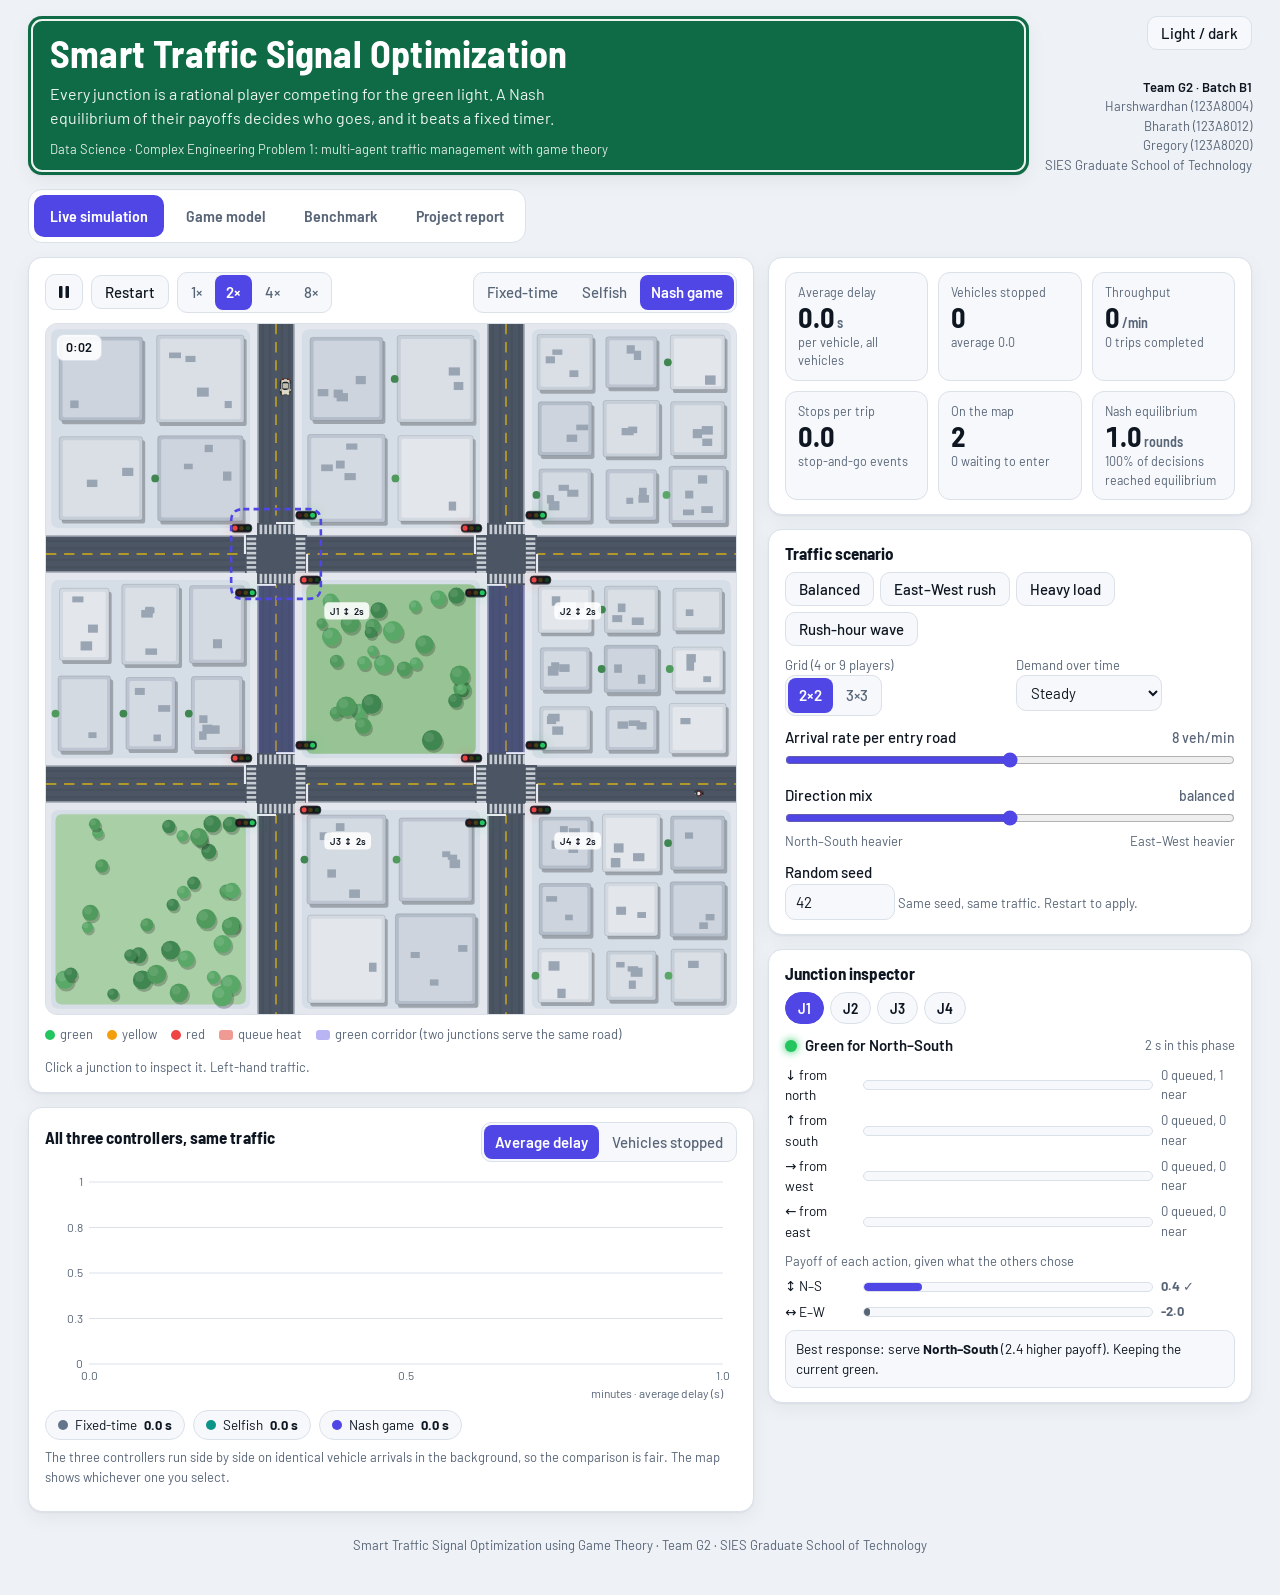
==== index.html @ 79bbf370 "Initial commit: Smart Traffic Signal Optimization using Game Theory Interactive web app simulating a" ====
<!DOCTYPE html>
<html lang="en">
<head>
<meta charset="utf-8">
<meta name="viewport" content="width=device-width, initial-scale=1, viewport-fit=cover">
<title>Smart Traffic Signal Optimization using Game Theory</title>
<link rel="preconnect" href="https://fonts.googleapis.com">
<link rel="preconnect" href="https://fonts.gstatic.com" crossorigin>
<link href="https://fonts.googleapis.com/css2?family=Barlow:wght@400;500;600;700&family=Barlow+Semi+Condensed:wght@600;700&display=swap" rel="stylesheet">
<style>
:root{
  --bg:#eef1f5; --surface:#ffffff; --surface2:#f6f8fb; --ink:#0e1621; --muted:#586577; --line:#dbe1e9;
  --accent:#4f46e5; --accent-ink:#ffffff; --sign:#0f6b45; --sign-ink:#ffffff;
  --good:#15803d; --bad:#b91c1c;
  --c-fixed:#64748b; --c-selfish:#0d9488; --c-nash:#4f46e5;
  --road:#4b5563; --roadline:#e8ecf1; --walk:#e4e8ee; --block:#d5dde6; --pill:rgba(255,255,255,.88);
  --shadow:0 1px 2px rgba(14,22,33,.05),0 6px 20px rgba(14,22,33,.05);
  --f-head:"Barlow Semi Condensed","Barlow",system-ui,-apple-system,"Segoe UI",Roboto,sans-serif;
  --f-body:"Barlow",system-ui,-apple-system,"Segoe UI",Roboto,sans-serif;
}
@media (prefers-color-scheme: dark){
  :root:not([data-theme="light"]){
    --bg:#0b1118; --surface:#121b26; --surface2:#0e1620; --ink:#e8eef5; --muted:#93a3b6; --line:#233142;
    --accent:#8c8cf5; --accent-ink:#0c0c2b; --sign:#0d5a3b;
    --good:#4ade80; --bad:#f87171;
    --c-fixed:#94a3b8; --c-selfish:#2dd4bf; --c-nash:#8c8cf5;
    --road:#2b3849; --roadline:#66798f; --walk:#17222e; --block:#0e1720; --pill:rgba(18,27,38,.88);
    --shadow:0 1px 2px rgba(0,0,0,.3),0 6px 20px rgba(0,0,0,.25);
  }
}
:root[data-theme="dark"]{
  --bg:#0b1118; --surface:#121b26; --surface2:#0e1620; --ink:#e8eef5; --muted:#93a3b6; --line:#233142;
  --accent:#8c8cf5; --accent-ink:#0c0c2b; --sign:#0d5a3b;
  --good:#4ade80; --bad:#f87171;
  --c-fixed:#94a3b8; --c-selfish:#2dd4bf; --c-nash:#8c8cf5;
  --road:#2b3849; --roadline:#66798f; --walk:#17222e; --block:#0e1720; --pill:rgba(18,27,38,.88);
  --shadow:0 1px 2px rgba(0,0,0,.3),0 6px 20px rgba(0,0,0,.25);
}
:root{box-sizing:border-box;padding-top:env(safe-area-inset-top,0px);padding-bottom:env(safe-area-inset-bottom,0px)}
html{scroll-padding-top:env(safe-area-inset-top,0px);height:100%}
*,*::before,*::after{box-sizing:inherit}
body{margin:0;background:var(--bg);color:var(--ink);font-family:var(--f-body);font-size:15px;line-height:1.5;-webkit-text-size-adjust:100%}
button,select,input{font:inherit;color:inherit}
h1,h2,h3{font-family:var(--f-head);margin:0;line-height:1.15;letter-spacing:.005em}
h2{font-size:22px} h3{font-size:17px}
p{margin:0 0 .7em}
.wrap{max-width:1320px;margin:0 auto;padding:16px clamp(12px,2.4vw,28px) 40px}
:focus-visible{outline:2px solid var(--accent);outline-offset:2px;border-radius:6px}

/* header */
.top{display:flex;gap:16px;align-items:stretch;flex-wrap:wrap;margin-bottom:14px}
.sign{flex:1 1 520px;background:var(--sign);color:var(--sign-ink);border-radius:14px;padding:16px 22px 16px;position:relative;
  box-shadow:inset 0 0 0 3px var(--sign),inset 0 0 0 5px rgba(255,255,255,.92),var(--shadow)}
.sign h1{font-size:clamp(24px,3.6vw,38px);font-weight:700}
.sign p{margin:6px 0 0;font-size:clamp(14px,1.6vw,16px);opacity:.92;max-width:62ch}
.sign .meta{margin-top:10px;font-size:13px;opacity:.85}
.top-side{display:flex;flex-direction:column;justify-content:space-between;gap:10px;min-width:190px}
.theme-btn{align-self:flex-end}
.team{font-size:13px;color:var(--muted);text-align:right}
.team b{color:var(--ink);font-weight:600}

/* tabs */
.tabs{display:flex;gap:6px;flex-wrap:wrap;margin:0 0 14px;padding:5px;background:var(--surface);border:1px solid var(--line);border-radius:14px;width:fit-content;max-width:100%}
.tab{border:0;background:transparent;padding:9px 16px;border-radius:10px;cursor:pointer;color:var(--muted);font-weight:600;font-family:var(--f-head);font-size:16px}
.tab:hover{color:var(--ink)}
.tab[aria-selected="true"]{background:var(--accent);color:var(--accent-ink)}

/* cards & controls */
.card{background:var(--surface);border:1px solid var(--line);border-radius:14px;padding:14px 16px;box-shadow:var(--shadow)}
.card + .card{margin-top:14px}
.card h3{margin-bottom:8px}
.card h2{margin-bottom:10px}
.hint{color:var(--muted);font-size:13px}
.btn{border:1px solid var(--line);background:var(--surface2);padding:7px 13px;border-radius:10px;cursor:pointer;font-weight:500;line-height:1.2}
.btn:hover{border-color:var(--accent)}
.btn.primary{background:var(--accent);color:var(--accent-ink);border-color:var(--accent);font-weight:600}
.btn.primary:disabled{opacity:.55;cursor:wait}
.btn.icon{display:inline-flex;align-items:center;justify-content:center;width:38px;height:36px;padding:0}
.seg{display:inline-flex;background:var(--surface2);border:1px solid var(--line);border-radius:10px;padding:2px;gap:2px;flex-wrap:wrap}
.seg button{border:0;background:transparent;padding:6px 11px;border-radius:8px;cursor:pointer;color:var(--muted);font-weight:500}
.seg button:hover{color:var(--ink)}
.seg button.on{background:var(--accent);color:var(--accent-ink);font-weight:600}
.seg button.on[data-c="fixed"]{background:var(--c-fixed);color:#fff}
.seg button.on[data-c="selfish"]{background:var(--c-selfish);color:#04211d}
.toolbar{display:flex;gap:8px;flex-wrap:wrap;align-items:center;margin-bottom:10px}
.toolbar .grow{flex:1}
label.row{display:block;margin:10px 0 0;font-weight:500}
.row-h{display:flex;justify-content:space-between;align-items:baseline;gap:8px}
.row-h output{font-variant-numeric:tabular-nums;color:var(--muted);font-size:14px}
input[type=range]{width:100%;accent-color:var(--accent);margin:4px 0 0}
select{background:var(--surface2);border:1px solid var(--line);border-radius:10px;padding:7px 10px;max-width:100%}
.chips{display:flex;gap:6px;flex-wrap:wrap}
.chip{border:1px solid var(--line);background:var(--surface2);border-radius:999px;padding:4px 12px;cursor:pointer;font-weight:600;font-family:var(--f-head)}
.chip.on{background:var(--accent);border-color:var(--accent);color:var(--accent-ink)}

/* simulation layout */
.sim-grid{display:grid;grid-template-columns:minmax(0,1.2fr) minmax(320px,.8fr);gap:14px;align-items:start}
.canvas-wrap{position:relative;border-radius:12px;overflow:hidden;border:1px solid var(--line);background:var(--walk)}
#sim{display:block;width:100%;height:auto;aspect-ratio:1/1;cursor:pointer;touch-action:manipulation}
.clock{position:absolute;left:10px;top:10px;background:var(--pill);border:1px solid var(--line);border-radius:8px;padding:3px 9px;font-variant-numeric:tabular-nums;font-weight:600;font-size:13px}
.legend{display:flex;gap:14px;flex-wrap:wrap;margin-top:10px;font-size:13px;color:var(--muted);align-items:center}
.legend i{display:inline-block;width:10px;height:10px;border-radius:50%;margin-right:5px;vertical-align:-1px}
.legend .sw{border-radius:3px;width:14px}
.kpis{display:grid;grid-template-columns:repeat(3,1fr);gap:10px}
.kpi{background:var(--surface2);border:1px solid var(--line);border-radius:12px;padding:10px 12px;min-width:0}
.kpi .l{font-size:12.5px;color:var(--muted)}
.kpi .v{font-family:var(--f-head);font-size:28px;font-weight:700;line-height:1.1;font-variant-numeric:tabular-nums}
.kpi .v small{font-size:14px;font-weight:600;color:var(--muted);margin-left:2px}
.kpi .s{font-size:12.5px;color:var(--muted);min-height:1.3em}
.good{color:var(--good)!important;font-weight:600}.bad{color:var(--bad)!important;font-weight:600}
.chart{display:block;width:100%;height:230px}
.chart.tall{height:260px}
.score{display:flex;gap:8px;flex-wrap:wrap;margin-top:8px}
.pill{display:inline-flex;align-items:center;gap:7px;border:1px solid var(--line);border-radius:999px;padding:4px 12px;font-size:13.5px;background:var(--surface2)}
.pill i{width:10px;height:10px;border-radius:50%;display:inline-block}
.pill b{font-variant-numeric:tabular-nums}
.pill.best{border-color:var(--accent)}
.presets{display:flex;gap:6px;flex-wrap:wrap;margin-top:6px}
.two{display:grid;grid-template-columns:1fr 1fr;gap:12px}

/* inspector */
.appr{display:grid;grid-template-columns:70px 1fr 74px;gap:8px;align-items:center;margin:5px 0;font-size:13.5px}
.bar{height:10px;border-radius:6px;background:var(--surface2);border:1px solid var(--line);overflow:hidden}
.bar span{display:block;height:100%;background:var(--accent);border-radius:6px}
.bar.q span{background:#e2483d}
.status{display:flex;align-items:center;gap:8px;margin:2px 0 8px;font-weight:600}
.dot{width:12px;height:12px;border-radius:50%;display:inline-block;box-shadow:0 0 8px currentColor}
.dot.g{background:#22c55e;color:#22c55e}.dot.y{background:#f59e0b;color:#f59e0b}.dot.r{background:#ef4444;color:#ef4444}
.why{background:var(--surface2);border:1px solid var(--line);border-radius:10px;padding:8px 10px;font-size:13.5px;margin-top:8px}

/* game tab */
.game-grid{display:grid;grid-template-columns:minmax(0,1fr) minmax(0,1fr);gap:14px;align-items:start}
.eq{font-family:"Cambria Math","STIX Two Math",Georgia,serif;font-size:15.5px;background:var(--surface2);border:1px solid var(--line);border-radius:10px;padding:12px 14px;overflow-x:auto;line-height:1.9;white-space:nowrap}
table{border-collapse:collapse;width:100%}
.tbl-wrap{overflow-x:auto}
table.pm{table-layout:fixed;margin:8px 0}
table.pm th,table.pm td{border:1px solid var(--line);padding:10px 8px;text-align:center;font-variant-numeric:tabular-nums}
table.pm th{background:var(--surface2);font-weight:600;font-size:13.5px}
table.pm td .u{display:inline-block;min-width:3.4em;font-size:17px;font-weight:600;padding:0 2px}
table.pm td .u.a{color:var(--accent)}
table.pm td .u.b{color:var(--c-selfish)}
table.pm td .u.br{text-decoration:underline;text-decoration-thickness:2px;text-underline-offset:4px}
table.pm td.ne{background:color-mix(in srgb,var(--accent) 16%,transparent);box-shadow:inset 0 0 0 2px var(--accent)}
table.res th,table.res td{padding:8px 10px;border-bottom:1px solid var(--line);text-align:right;font-variant-numeric:tabular-nums;white-space:nowrap}
table.res th:first-child,table.res td:first-child{text-align:left}
table.res thead th{font-family:var(--f-head);font-size:15px}
table.res td.win{font-weight:700}
.trace{display:grid;gap:4px;font-variant-numeric:tabular-nums;font-size:14px}
.trace .rw{display:grid;grid-template-columns:90px repeat(var(--n),1fr);gap:4px;align-items:center}
.trace .c{background:var(--surface2);border:1px solid var(--line);border-radius:6px;text-align:center;padding:2px 0}
.trace .rw.last .c{border-color:var(--accent);background:color-mix(in srgb,var(--accent) 14%,transparent)}
.params .p{display:grid;grid-template-columns:1fr auto;gap:2px 8px;margin-top:8px}
.params .p small{grid-column:1/-1;color:var(--muted);font-size:12.5px;line-height:1.3}

/* benchmark */
.bench-bars{display:grid;grid-template-columns:repeat(4,1fr);gap:12px}
.bench-bars canvas{width:100%;height:210px;display:block;background:var(--surface2);border:1px solid var(--line);border-radius:10px}
.progress{height:8px;background:var(--surface2);border:1px solid var(--line);border-radius:6px;overflow:hidden;margin-top:10px}
.progress span{display:block;height:100%;width:0;background:var(--accent);transition:width .15s}
.summary{background:var(--surface2);border:1px solid var(--line);border-left:4px solid var(--accent);border-radius:10px;padding:10px 14px}
.summary p:last-child{margin:0}

/* report */
.report{display:grid;grid-template-columns:minmax(0,1fr);gap:14px;max-width:920px}
.report h2{margin-bottom:8px}
.report h3{margin:14px 0 4px}
.report ul,.report ol{margin:.3em 0 .8em;padding-left:1.3em}
.report li{margin:.25em 0}
.report code{background:var(--surface2);border:1px solid var(--line);border-radius:5px;padding:0 5px;font-size:.92em}
.qa details{border:1px solid var(--line);border-radius:10px;padding:8px 12px;margin:8px 0;background:var(--surface2)}
.qa summary{cursor:pointer;font-weight:600}
.foot{margin-top:24px;color:var(--muted);font-size:13px;text-align:center}

@media (max-width:1020px){
  .sim-grid,.game-grid{grid-template-columns:minmax(0,1fr)}
  .bench-bars{grid-template-columns:repeat(2,1fr)}
}
@media (max-width:560px){
  .kpis{grid-template-columns:repeat(2,1fr)}
  .two{grid-template-columns:1fr}
  .bench-bars{grid-template-columns:1fr}
  .tab{padding:8px 11px;font-size:15px}
  .top-side{flex-direction:row-reverse;justify-content:space-between;align-items:flex-start;min-width:0;width:100%}
  .team{text-align:left;font-size:12.5px}.theme-btn{align-self:flex-start}
  .sign .meta{display:none}.sign{padding:14px 16px}
}
@media (prefers-reduced-motion:reduce){*{transition:none!important;scroll-behavior:auto!important}}
#benchOut{margin-top:14px}
.report .card{margin-top:0}
.canvas-wrap + .legend{margin-top:10px}

</style>
</head>
<body>
<div class="wrap">
  <header class="top">
    <div class="sign">
      <h1>Smart Traffic Signal Optimization</h1>
      <p>Every junction is a rational player competing for the green light. A Nash equilibrium of their payoffs decides who goes, and it beats a fixed timer.</p>
      <div class="meta">Data Science · Complex Engineering Problem 1: multi-agent traffic management with game theory</div>
    </div>
    <div class="top-side">
      <button class="btn theme-btn" id="btnTheme" type="button" aria-label="Switch between light and dark theme">Light / dark</button>
      <div class="team"><b>Team G2 · Batch B1</b><br>Harshwardhan (123A8004)<br>Bharath (123A8012)<br>Gregory (123A8020)<br>SIES Graduate School of Technology</div>
    </div>
  </header>

  <nav class="tabs" role="tablist" aria-label="Sections">
    <button class="tab" role="tab" id="t-sim" aria-selected="true" aria-controls="tab-sim" data-tab="sim">Live simulation</button>
    <button class="tab" role="tab" id="t-game" aria-selected="false" aria-controls="tab-game" data-tab="game">Game model</button>
    <button class="tab" role="tab" id="t-bench" aria-selected="false" aria-controls="tab-bench" data-tab="bench">Benchmark</button>
    <button class="tab" role="tab" id="t-report" aria-selected="false" aria-controls="tab-report" data-tab="report">Project report</button>
  </nav>

  <!-- ============ LIVE SIMULATION ============ -->
  <section id="tab-sim" role="tabpanel" aria-labelledby="t-sim">
    <div class="sim-grid">
      <div>
        <div class="card">
          <div class="toolbar">
            <button class="btn icon" id="btnPlay" type="button" aria-label="Pause simulation"></button>
            <button class="btn" id="btnReset" type="button">Restart</button>
            <div class="seg" id="segSpeed" role="group" aria-label="Simulation speed">
              <button type="button" data-v="1">1×</button><button type="button" data-v="2" class="on">2×</button><button type="button" data-v="4">4×</button><button type="button" data-v="8">8×</button>
            </div>
            <span class="grow"></span>
            <div class="seg" id="segCtrl" role="group" aria-label="Signal controller shown on the map">
              <button type="button" data-c="fixed">Fixed-time</button><button type="button" data-c="selfish">Selfish</button><button type="button" data-c="nash" class="on">Nash game</button>
            </div>
          </div>
          <div class="canvas-wrap">
            <canvas id="sim" width="800" height="800" role="img" aria-label="Top-down animation of a grid of signalised junctions with moving vehicles"></canvas>
            <div class="clock" id="clock">0:00</div>
          </div>
          <div class="legend">
            <span><i style="background:#22c55e"></i>green</span><span><i style="background:#f59e0b"></i>yellow</span><span><i style="background:#ef4444"></i>red</span>
            <span><i class="sw" style="background:rgba(226,72,61,.55)"></i>queue heat</span>
            <span><i class="sw" style="background:color-mix(in srgb,var(--accent) 40%,transparent)"></i>green corridor (two junctions serve the same road)</span>
            <span>Click a junction to inspect it. Left-hand traffic.</span>
          </div>
        </div>
        <div class="card">
          <div class="toolbar">
            <h3>All three controllers, same traffic</h3><span class="grow"></span>
            <div class="seg" id="segMetric" role="group" aria-label="Chart metric">
              <button type="button" data-m="d" class="on">Average delay</button><button type="button" data-m="q">Vehicles stopped</button>
            </div>
          </div>
          <canvas id="chartLive" class="chart" role="img" aria-label="Line chart comparing the three controllers over time"></canvas>
          <div class="score" id="score"></div>
          <p class="hint" style="margin-top:8px">The three controllers run side by side on identical vehicle arrivals in the background, so the comparison is fair. The map shows whichever one you select.</p>
        </div>
      </div>

      <div>
        <div class="card">
          <div class="kpis" id="kpis"></div>
        </div>
        <div class="card">
          <h3>Traffic scenario</h3>
          <div class="presets" id="presets">
            <button class="btn" type="button" data-p="bal">Balanced</button>
            <button class="btn" type="button" data-p="ew">East–West rush</button>
            <button class="btn" type="button" data-p="heavy">Heavy load</button>
            <button class="btn" type="button" data-p="wave">Rush-hour wave</button>
          </div>
          <div class="two" style="margin-top:10px">
            <div><div class="hint">Grid (4 or 9 players)</div><div class="seg" id="segGrid" role="group" aria-label="Grid size"><button type="button" data-n="2" class="on">2×2</button><button type="button" data-n="3">3×3</button></div></div>
            <div><div class="hint">Demand over time</div><select id="selProfile" aria-label="Demand profile"><option value="steady">Steady</option><option value="rush">Rush-hour wave</option></select></div>
          </div>
          <label class="row" for="rngRate"><span class="row-h"><span>Arrival rate per entry road</span><output id="outRate">8 veh/min</output></span></label>
          <input type="range" id="rngRate" min="2" max="14" step="1" value="8">
          <label class="row" for="rngBias"><span class="row-h"><span>Direction mix</span><output id="outBias">balanced</output></span></label>
          <input type="range" id="rngBias" min="-60" max="60" step="5" value="0">
          <div class="row-h hint"><span>North–South heavier</span><span>East–West heavier</span></div>
          <label class="row" for="numSeed"><span class="row-h"><span>Random seed</span></span></label>
          <input type="number" id="numSeed" value="42" min="1" max="99999" style="width:110px;background:var(--surface2);border:1px solid var(--line);border-radius:10px;padding:6px 10px">
          <span class="hint"> Same seed, same traffic. Restart to apply.</span>
        </div>
        <div class="card" id="inspector">
          <h3>Junction inspector</h3>
          <div class="chips" id="chips"></div>
          <div id="inspBody" style="margin-top:10px"></div>
        </div>
      </div>
    </div>
  </section>

  <!-- ============ GAME MODEL ============ -->
  <section id="tab-game" role="tabpanel" aria-labelledby="t-game" hidden>
    <div class="game-grid">
      <div>
        <div class="card">
          <h2>The signal game</h2>
          <p><b>Players.</b> Each signalised junction is one rational agent. A 2×2 grid has 4 players, a 3×3 grid has 9.</p>
          <p><b>Strategies.</b> Player <i>i</i> picks which road gets the green next: <b>↕ North–South</b> or <b>↔ East–West</b>.</p>
          <p><b>Payoff.</b> The player gains for every vehicle it can clear, and for waiting time it stops from piling up. It loses for switching (lost time), for pushing cars into a neighbour whose queue is already full, and it gains when a neighbour is about to send it a platoon on the same road.</p>
          <div class="eq" aria-label="Payoff function">
            u<sub>i</sub>(a<sub>i</sub>, a<sub>−i</sub>) = Σ<sub>k∈a<sub>i</sub></sub> ( q<sub>k</sub> + 0.4·m<sub>k</sub> + ω·w<sub>k</sub>/30 ) &nbsp;−&nbsp; σ·1[a<sub>i</sub> ≠ current]<br>
            &nbsp;&nbsp;&nbsp;&nbsp;&nbsp;&nbsp;− λ Σ<sub>j∈down(i,a<sub>i</sub>)</sub> q<sub>j←i</sub>·(1 − 0.7·1[a<sub>j</sub> = a<sub>i</sub>]) &nbsp;+&nbsp; κ Σ<sub>j∈up(i,a<sub>i</sub>)</sub> 0.6·q<sub>j→i</sub>·1[a<sub>j</sub> = a<sub>i</sub>]
          </div>
          <p class="hint" style="margin-top:8px">q = stopped vehicles near the stop line, m = vehicles still approaching, w = total time the queue has waited, σ = switching cost, λ = penalty for spilling into a neighbour, κ = bonus for green-wave coordination.</p>
          <p><b>Equilibrium.</b> The signals run <i>best-response dynamics</i> once per second: each junction in turn picks its best action given the others' current choice, until nobody wants to change. That fixed point is a <b>pure-strategy Nash equilibrium</b>: no junction can do better by changing its own phase alone. Safety rules still apply: minimum green 8 s, maximum green 45 s, 2.5 s yellow, 1 s all-red.</p>
          <p class="hint">Selfish = the same game with λ = κ = 0, so each junction ignores its neighbours. Fixed-time = a 20 s / 20 s timer.</p>
        </div>
        <div class="card params">
          <h3>Tune the game</h3>
          <div class="p"><label for="gpOmega">Fairness weight ω</label><output id="oOmega"></output><input type="range" id="gpOmega" min="0" max="2" step="0.1"><small>How strongly long waits pull a green toward that road.</small></div>
          <div class="p"><label for="gpSigma">Switching cost σ</label><output id="oSigma"></output><input type="range" id="gpSigma" min="0" max="5" step="0.5"><small>Higher values keep the current green longer (less flip-flopping).</small></div>
          <div class="p"><label for="gpLam">Spillback penalty λ</label><output id="oLam"></output><input type="range" id="gpLam" min="0" max="3" step="0.1"><small>Reluctance to send cars into a neighbour that is already jammed. Large values make junctions over-cautious and hurt.</small></div>
          <div class="p"><label for="gpKap">Coordination bonus κ</label><output id="oKap"></output><input type="range" id="gpKap" min="0" max="3" step="0.1"><small>Reward for matching a neighbour that is releasing a platoon toward you.</small></div>
          <div class="toolbar" style="margin-top:12px"><button class="btn" id="btnGpReset" type="button">Reset to defaults</button><span class="hint">Restart the simulation after tuning for a clean comparison.</span></div>
        </div>
      </div>
      <div>
        <div class="card">
          <h2>Live payoff matrix</h2>
          <div class="toolbar">
            <span class="hint">Junction</span><div class="chips" id="chips2"></div>
            <span class="hint">with neighbour</span><select id="selNbr" aria-label="Neighbouring junction"></select>
          </div>
          <div id="pmBox"></div>
        </div>
        <div class="card">
          <h3>Best-response rounds at the latest decision</h3>
          <div class="trace" id="trace"></div>
          <p class="hint" id="traceNote" style="margin-top:8px"></p>
        </div>
      </div>
    </div>
  </section>

  <!-- ============ BENCHMARK ============ -->
  <section id="tab-bench" role="tabpanel" aria-labelledby="t-bench" hidden>
    <div class="card">
      <h2>Controlled experiment</h2>
      <p>Runs all three controllers on the scenario currently set on the Live simulation tab, over several random seeds, and tests whether the differences are statistically real. Each seed gives every controller exactly the same vehicle arrivals.</p>
      <div class="toolbar">
        <span class="pill" id="benchScenario"></span>
        <span class="hint">Seeds</span>
        <select id="selSeeds" aria-label="Number of seeds"><option value="3">3</option><option value="5" selected>5</option><option value="8">8</option></select>
        <span class="hint">Simulated time per run</span>
        <select id="selDur" aria-label="Simulated duration"><option value="600">10 min</option><option value="900" selected>15 min</option><option value="1800">30 min</option></select>
        <button class="btn primary" id="btnBench" type="button">Run benchmark</button>
      </div>
      <div class="progress" aria-hidden="true"><span id="benchBar"></span></div>
      <p class="hint" id="benchStatus" style="margin-top:6px">Ready. A 5-seed, 15-minute run takes a few seconds.</p>
    </div>
    <div id="benchOut" hidden>
      <div class="card"><h3>What the data says</h3><div class="summary" id="benchSummary"></div></div>
      <div class="card"><h3>Results (mean ± standard deviation over seeds)</h3><div class="tbl-wrap"><table class="res" id="benchTable"></table></div>
        <p class="hint" style="margin-top:8px">Delay counts every vehicle: finished trips, cars still on the map, and cars still waiting to enter. A controller cannot look good by leaving cars stuck outside. Bold marks the best value in each row. Paired t-test across seeds; p &lt; 0.05 is treated as significant.</p></div>
      <div class="card"><h3>Comparison</h3><div class="bench-bars"><canvas id="bb1"></canvas><canvas id="bb2"></canvas><canvas id="bb3"></canvas><canvas id="bb4"></canvas></div></div>
      <div class="card"><h3>Vehicles stopped over time (mean of seeds)</h3><canvas id="chartBench" class="chart tall" role="img" aria-label="Stopped vehicles over time for each controller"></canvas><div class="score" id="benchLegend"></div></div>
    </div>
  </section>

  <!-- ============ REPORT ============ -->
  <section id="tab-report" role="tabpanel" aria-labelledby="t-report" hidden>
    <div class="report">
      <div class="card">
        <h2>1. Problem statement</h2>
        <p><b>Complex Engineering Problem, option 1: Smart Traffic Signal Optimization using Game Theory.</b> Design and implement a multi-agent traffic management system where each traffic signal acts as a rational player competing for green-light allocation, to minimise overall congestion and vehicle waiting time.</p>
        <h3>Objectives</h3>
        <ul>
          <li>Model each signalised junction as a rational agent with a strategy set and a payoff function.</li>
          <li>Find each decision as a Nash equilibrium of the resulting non-cooperative game.</li>
          <li>Build a microscopic traffic simulator to test it, and compare against fixed-time and non-cooperative (selfish) control.</li>
          <li>Evaluate with data-science methods: repeated runs, common random numbers, confidence via paired t-tests.</li>
        </ul>
      </div>
      <div class="card">
        <h2>2. System model</h2>
        <h3>Road network</h3>
        <p>An N×N grid of junctions (N = 2 or 3), connected by two-way roads with one lane per direction, left-hand traffic. Vehicles enter at the 4N border roads by a Poisson process with a configurable rate and East–West / North–South mix, and leave at the far border. About a quarter turn left or right at each junction they cross.</p>
        <h3>Vehicles</h3>
        <p>Cars, two-wheelers, auto-rickshaws and buses with different lengths and speeds. Each vehicle follows a leader-based rule: it accelerates toward its desired speed but never faster than <code>√(2·b·d)</code>, where <i>d</i> is the free distance to the vehicle ahead or to the stop line. Vehicles never block the junction box.</p>
        <h3>Signals</h3>
        <p>Two phases per junction: North–South green or East–West green. Switching goes through yellow (2.5 s) then all-red (1 s). Minimum green 8 s, maximum 45 s. Decisions are taken once per simulated second.</p>
        <h3>Assumptions and units</h3>
        <p>1 px ≈ 0.3 m, free speed ≈ 45 px/s ≈ 49 km/h, step Δt = 0.1 s. Demand is synthetic, not calibrated to a real city.</p>
      </div>
      <div class="card">
        <h2>3. Game-theoretic controller</h2>
        <p>The game is <b>Γ = ( N, {A<sub>i</sub>}, {u<sub>i</sub>} )</b> with players N = junctions, actions A<sub>i</sub> = {N–S, E–W} and payoff u<sub>i</sub> as shown on the Game model tab. Payoffs depend on neighbours' actions through spillback and platoon coordination, so the game is genuinely coupled.</p>
        <ol>
          <li>Read detector data: queue q, approaching flow m and accumulated waiting w for each of the four approaches.</li>
          <li>Start from the current phases. Junctions already in yellow or all-red are committed to their next phase.</li>
          <li>Sweep the free junctions. Each picks its best response to everyone else's current action (ties keep the current action).</li>
          <li>Repeat until a full sweep changes nothing. That profile is a pure Nash equilibrium (best-response cycles are cut off after 8 rounds; in our test runs every decision reached equilibrium).</li>
          <li>Apply the profile subject to minimum green, maximum green and yellow/all-red safety timing.</li>
        </ol>
        <p>Because payoffs are built from congestion terms, best-response dynamics behave like a congestion-style game and settle quickly (typically 2 rounds), which is what makes it cheap enough to run every second. This is an empirical observation for this payoff design, not a proof.</p>
        <h3>Baselines</h3>
        <ul>
          <li><b>Fixed-time:</b> 20 s N–S, 20 s E–W, no sensing.</li>
          <li><b>Selfish adaptive:</b> the same payoff with λ = κ = 0. Each junction maximises only its own local benefit and ignores neighbours.</li>
        </ul>
      </div>
      <div class="card">
        <h2>4. Metrics</h2>
        <ul>
          <li><b>Average delay per vehicle (s):</b> trip time minus free-flow time, over all vehicles including those still waiting.</li>
          <li><b>P95 delay:</b> the delay that 95% of vehicles stay under (fairness / worst case).</li>
          <li><b>Vehicles stopped:</b> network-wide time average of vehicles below 2 px/s.</li>
          <li><b>Stops per trip</b> and <b>throughput</b> (completed trips per minute).</li>
        </ul>
        <h3>Experimental design</h3>
        <p>Common random numbers: for a given seed all controllers see identical arrival times, vehicle types and turning choices, so differences come from the controller alone. Results are averaged over seeds and compared with a paired two-sided t-test.</p>
      </div>
      <div class="card">
        <h2>5. What to expect from the results</h2>
        <ul>
          <li>Adaptive control (selfish or Nash) consistently beats the fixed timer. In our test scenarios average delay fell by roughly 5% to 35%: the most at moderate-to-heavy load, less once the whole network is saturated and nothing can clear the queues. The gap was statistically significant in every scenario we ran.</li>
          <li>The coupled Nash game adds a further, much smaller gain over the selfish version (typically 1–4%). It shows up mainly on the 3×3 grid and under heavy or wave demand, when short links spill back. In many scenarios the two are statistically indistinguishable.</li>
          <li>Very large λ makes junctions over-cautious and increases delay, which shows the trade-off between private and network benefit.</li>
        </ul>
        <p class="hint">Run the Benchmark tab yourself for the exact numbers for any scenario. They are computed live, not pasted.</p>
      </div>
      <div class="card">
        <h2>6. Limitations and future work</h2>
        <ul>
          <li>Single lane per direction, two-phase signals, no left-turn phases or pedestrians.</li>
          <li>Synthetic demand and a simplified car-following model. It is not calibrated against real detector data or validated against SUMO.</li>
          <li>Small grids. Larger networks and heterogeneous link lengths are the natural next step.</li>
          <li>Extensions: reinforcement-learning agents to learn payoff weights, Bayesian games with uncertain demand, emergency-vehicle priority, and calibration on real city data.</li>
        </ul>
      </div>
      <div class="card qa">
        <h2>7. Likely viva questions</h2>
        <details><summary>Why is this a game and not just an optimisation?</summary><p>Each junction controls only its own phase but its payoff depends on neighbours' phases (spillback and platoon arrival). That interdependence with decentralised decision makers is exactly a non-cooperative game.</p></details>
        <details><summary>What is the equilibrium concept and why does it exist here?</summary><p>Pure-strategy Nash equilibrium: no player gains by unilaterally changing its phase. In a finite game a pure equilibrium is not guaranteed in general, so we run best-response dynamics with an 8-round cap and report how often it converges. In the simulations it converges essentially always, because the payoff is built from congestion-style terms.</p></details>
        <details><summary>Why can Nash control beat the selfish one by only a little?</summary><p>Selfish control already reacts to queues, which is most of the benefit over a fixed timer. The coupling terms only matter when neighbouring links are close to full, so gains show up under heavy load.</p></details>
        <details><summary>How do you know the improvement is real and not luck?</summary><p>All controllers see identical traffic per seed (common random numbers), we repeat over several seeds, and use a paired t-test. The benchmark tab prints the p-values.</p></details>
        <details><summary>How did you keep the comparison fair?</summary><p>Delay includes vehicles still on the map and those waiting to enter, so a controller cannot look good by leaving cars outside the network. Safety rules (yellow, all-red, minimum green, no blocking the box) are identical for all controllers.</p></details>
        <details><summary>Is it safe? Could two directions get green together?</summary><p>No. Only one phase per junction can be green, a yellow and an all-red interval separate phases, and the simulator logs zero stop-line crossings against a red signal in test runs.</p></details>
      </div>
      <div class="card">
        <h2>References</h2>
        <ul>
          <li>Nash, J. (1950). Equilibrium points in n-person games. <i>PNAS</i>, 36(1), 48–49.</li>
          <li>Monderer, D., &amp; Shapley, L. S. (1996). Potential games. <i>Games and Economic Behavior</i>, 14(1), 124–143.</li>
          <li>Webster, F. V. (1958). <i>Traffic signal settings</i>. Road Research Technical Paper No. 39, HMSO.</li>
          <li>Varaiya, P. (2013). Max pressure control of a network of signalized intersections. <i>Transportation Research Part C</i>, 36, 177–195.</li>
          <li>Bazzan, A. L. C. (2009). Opportunities for multiagent systems and multiagent reinforcement learning in traffic control. <i>Autonomous Agents and Multi-Agent Systems</i>, 18, 342–375.</li>
        </ul>
      </div>
    </div>
  </section>
  <div class="foot">Smart Traffic Signal Optimization using Game Theory · Team G2 · SIES Graduate School of Technology</div>
</div>

<script>
/* ================= TRAFFIC + GAME-THEORY ENGINE ================= */
const CFG = {
  W: 800, dt: 0.1, box: 22, stopOff: 36, laneOff: 11, vmax: 45, acc: 16, brk: 26, minGap: 5,
  detect: 150, far: 260, yellow: 2.5, allred: 1.0, minGreen: 8, maxGreen: 45, fixedGreen: 20, pTurn: 0.25
};
const GP_DEFAULT = { omega: 1.0, sigma: 2.0, lam: 0.6, kap: 0.5 };
const VTYPES = [
  { n: 'car', L: 18, w: 10, p: 0.55, vs: 1.0 },
  { n: 'bike', L: 10, w: 5, p: 0.25, vs: 1.05 },
  { n: 'auto', L: 14, w: 9, p: 0.12, vs: 0.9 },
  { n: 'bus', L: 32, w: 11, p: 0.08, vs: 0.85 }
];
const PALETTE = ['#f3f4f6', '#f3f4f6', '#f3f4f6', '#f3f4f6', '#c8cdd5', '#c8cdd5', '#c8cdd5', '#8b929d', '#8b929d', '#2b3038', '#2b3038', '#b3202a', '#1f4e9c', '#3d6fa6', '#7b1e26', '#d8d1bf', '#3f5c4b', '#c9a227'];

function mulberry32(a) {
  return function () {
    a |= 0; a = a + 0x6D2B79F5 | 0;
    let t = Math.imul(a ^ a >>> 15, 1 | a);
    t = t + Math.imul(t ^ t >>> 7, 61 | t) ^ t;
    return ((t ^ t >>> 14) >>> 0) / 4294967296;
  };
}

class Sim {
  constructor(o) {
    this.n = o.n || 2;
    this.rate = o.rate == null ? 8 : o.rate;
    this.bias = o.bias || 0;
    this.profile = o.profile || 'steady';
    this.ctrl = o.ctrl || 'nash';
    this.gp = Object.assign({}, GP_DEFAULT, o.gp || {});
    this.seed = o.seed || 1;
    this.vis = !!o.vis;
    this.keepDelays = !!o.keepDelays;
    this.rng = mulberry32(this.seed);
    const n = this.n;
    this.C = [];
    for (let i = 0; i < n; i++) this.C.push(CFG.W * (i + 1) / (n + 1));
    this.inter = [];
    for (let r = 0; r < n; r++) for (let c = 0; c < n; c++)
      this.inter.push({ id: r * n + c, r, c, x: this.C[c], y: this.C[r], phase: 0, status: 'green', timer: 0, greenT: 0 });
    this.entries = [];
    for (let k = 0; k < n; k++)
      this.entries.push({ axis: 'h', line: k, dir: 1, q: [] }, { axis: 'h', line: k, dir: -1, q: [] },
                        { axis: 'v', line: k, dir: 1, q: [] }, { axis: 'v', line: k, dir: -1, q: [] });
    this.vehicles = []; this.nextId = 1; this.t = 0; this.decT = 0; this.stoppedNow = 0;
    this.resetStats();
    this.obs = this.freshObs();
    this.plan = this.inter.map(() => 0);
    this.rounds = 0; this.converged = true; this.trace = []; this.lastU = this.inter.map(() => [0, 0]);
  }

  resetStats() {
    this.st = { exited: 0, delaySum: 0, stopSum: 0, stopTSum: 0, qInt: 0, maxQ: 0, brRounds: 0, brN: 0, brConv: 0, sw: 0, exitTimes: [], delays: [] };
    this.series = []; this.serT = 0;
  }
  freshObs() {
    return this.inter.map(() => ({ q: { N: 0, S: 0, E: 0, W: 0 }, m: { N: 0, S: 0, E: 0, W: 0 }, w: { N: 0, S: 0, E: 0, W: 0 } }));
  }
  demandMult() {
    if (this.profile === 'rush') return 0.5 + 1.0 * Math.sin(Math.PI * ((this.t % 900) / 900));
    return 1;
  }
  xy(v) {
    const off = CFG.laneOff, C = this.C;
    if (v.axis === 'h') return { x: v.p, y: C[v.line] + (v.dir > 0 ? -off : off) };
    return { x: C[v.line] + (v.dir > 0 ? off : -off), y: v.p };
  }
  headingOf(axis, dir) { return axis === 'h' ? (dir > 0 ? 0 : Math.PI) : (dir > 0 ? Math.PI / 2 : -Math.PI / 2); }

  attrs() {
    const rng = this.rng;
    let r = rng(), acc = 0, ty = VTYPES[0];
    for (const t of VTYPES) { acc += t.p; if (r < acc) { ty = t; break; } }
    const color = PALETTE[Math.floor(rng() * PALETTE.length)];
    const vs = ty.vs * (0.92 + rng() * 0.16);
    const tr = []; for (let i = 0; i < 16; i++) tr.push(rng());
    return { ty, color, vs, tr };
  }
  canSpawn(e) {
    const ep = e.dir > 0 ? -30 : CFG.W + 30;
    for (const u of this.vehicles)
      if (u.axis === e.axis && u.line === e.line && u.dir === e.dir && Math.abs(u.p - ep) < u.L / 2 + 16 + CFG.minGap + 3) return false;
    return true;
  }
  spawn(dt) {
    const m = this.demandMult();
    for (const e of this.entries) {
      const lam = this.rate / 60 * (e.axis === 'h' ? 1 + this.bias : 1 - this.bias) * m;
      if (this.rng() < lam * dt) e.q.push({ t0: this.t, a: this.attrs() });
      if (e.q.length && this.canSpawn(e)) {
        const it = e.q.shift(), a = it.a;
        const ep = e.dir > 0 ? -30 : CFG.W + 30;
        this.vehicles.push({
          id: this.nextId++, axis: e.axis, line: e.line, dir: e.dir, p: ep, v: CFG.vmax * a.vs * 0.8,
          L: a.ty.L, w: a.ty.w, type: a.ty.n, color: a.color, vs: a.vs, t0: it.t0, dist: 0, stopT: 0, curStop: 0,
          stops: 0, was: false, tr: a.tr, ti: 0, ang: this.headingOf(e.axis, e.dir), dx: 0, dy: 0
        });
      }
    }
  }

  nb(I, d) {
    const n = this.n; let r = I.r, c = I.c;
    if (d === 'N') r--; else if (d === 'S') r++; else if (d === 'E') c++; else c--;
    return (r < 0 || c < 0 || r >= n || c >= n) ? -1 : r * n + c;
  }
  demand(id, axis) {
    const o = this.obs[id], ks = axis === 0 ? ['N', 'S'] : ['W', 'E'];
    return o.q[ks[0]] + o.q[ks[1]] + o.m[ks[0]] + o.m[ks[1]];
  }

  /* payoff of player i choosing phase a (0 = North-South green, 1 = East-West green) given the others' plan */
  util(i, a, plan, P) {
    const I = this.inter[i], o = this.obs[i];
    const ks = a === 0 ? ['N', 'S'] : ['W', 'E'];
    let u = 0;
    for (const k of ks) u += o.q[k] + 0.4 * o.m[k] + P.omega * o.w[k] / 30;
    if (a !== I.phase) u -= P.sigma;
    if (P.lam > 0 || P.kap > 0) {
      const outs = a === 0 ? [['S', 'N'], ['N', 'S']] : [['E', 'W'], ['W', 'E']];
      for (const [dn, ap] of outs) {
        const j = this.nb(I, dn);
        if (j >= 0) u -= P.lam * this.obs[j].q[ap] * (plan[j] === a ? 0.3 : 1);
      }
      for (const k of ks) {
        const j = this.nb(I, k);
        if (j >= 0 && plan[j] === a) u += P.kap * 0.6 * this.obs[j].q[k];
      }
    }
    return u;
  }
  bestResponse(P) {
    const N = this.inter.length;
    const plan = this.inter.map(I => I.status === 'green' ? I.phase : 1 - I.phase);
    const fixed = this.inter.map(I => I.status !== 'green');
    const trace = [plan.slice()];
    let rounds = 0, changed = true;
    while (changed && rounds < 8) {
      changed = false; rounds++;
      for (let i = 0; i < N; i++) {
        if (fixed[i]) continue;
        const u0 = this.util(i, 0, plan, P), u1 = this.util(i, 1, plan, P);
        const best = u1 > u0 + 1e-9 ? 1 : (u0 > u1 + 1e-9 ? 0 : plan[i]);
        if (best !== plan[i]) { plan[i] = best; changed = true; }
      }
      trace.push(plan.slice());
    }
    this.plan = plan; this.rounds = rounds; this.converged = !changed; this.trace = trace; this.P = P;
    this.lastU = this.inter.map((_, i) => [this.util(i, 0, plan, P), this.util(i, 1, plan, P)]);
    this.st.brRounds += rounds; this.st.brN++; if (!changed) this.st.brConv++;
  }

  startSwitch(I) { I.status = 'yellow'; I.timer = 0; this.st.sw++; }
  decide() {
    if (this.ctrl === 'fixed') {
      for (const I of this.inter) if (I.status === 'green' && I.greenT >= CFG.fixedGreen) this.startSwitch(I);
      this.plan = this.inter.map(I => I.phase);
      return;
    }
    const gp = this.gp;
    const P = this.ctrl === 'nash' ? gp : { omega: gp.omega, sigma: gp.sigma, lam: 0, kap: 0 };
    this.bestResponse(P);
    for (const I of this.inter) {
      if (I.status !== 'green') continue;
      const want = this.plan[I.id];
      if (want !== I.phase && I.greenT >= CFG.minGreen) this.startSwitch(I);
      else if (I.greenT >= CFG.maxGreen && this.demand(I.id, 1 - I.phase) > 0) this.startSwitch(I);
    }
  }
  controlTick(dt) {
    for (const I of this.inter) { I.timer += dt; if (I.status === 'green') I.greenT += dt; }
    this.decT += dt;
    if (this.decT >= 1.0 - 1e-9) { this.decT = 0; this.decide(); }
    for (const I of this.inter) {
      if (I.status === 'yellow' && I.timer >= CFG.yellow) { I.status = 'allred'; I.timer = 0; }
      else if (I.status === 'allred' && I.timer >= CFG.allred) { I.phase = 1 - I.phase; I.status = 'green'; I.timer = 0; I.greenT = 0; }
    }
  }

  step() {
    const dt = CFG.dt, W = CFG.W, H = CFG.box, SO = CFG.stopOff, C = this.C, n = this.n;
    this.spawn(dt);
    this.controlTick(dt);
    const obs = this.obs = this.freshObs();
    const lanes = new Map();
    for (const v of this.vehicles) {
      const k = v.axis + v.line + (v.dir > 0 ? 'p' : 'n');
      let a = lanes.get(k); if (!a) { a = []; lanes.set(k, a); } a.push(v);
    }
    let stopped = 0; const turns = [];
    for (const arr of lanes.values()) {
      arr.sort((a, b) => b.p * b.dir - a.p * a.dir);
      for (let k = 0; k < arr.length; k++) {
        const v = arr[k], ld = k > 0 ? arr[k - 1] : null, dir = v.dir;
        let gap = Infinity;
        if (ld) gap = (ld.p - v.p) * dir - (ld.L + v.L) / 2 - CFG.minGap;
        const front = v.p + dir * v.L / 2;
        let ci = -1;
        if (dir > 0) { for (let i = 0; i < n; i++) if (C[i] - SO >= front - 0.5) { ci = i; break; } }
        else { for (let i = n - 1; i >= 0; i--) if (C[i] + SO <= front + 0.5) { ci = i; break; } }
        let dStop = Infinity, must = false;
        if (ci >= 0) {
          const c = C[ci], s = c - dir * SO;
          dStop = Math.max(0, (s - front) * dir);
          const I = v.axis === 'h' ? this.inter[v.line * n + ci] : this.inter[ci * n + v.line];
          const myPhase = v.axis === 'v' ? 0 : 1;
          let ok = false;
          if (I.phase === myPhase) {
            if (I.status === 'green') ok = true;
            else if (I.status === 'yellow') ok = (v.v * v.v / (2 * CFG.brk)) >= dStop - 1;
          }
          if (ok && ld) { const rear = ld.p * dir - ld.L / 2; if (rear < c * dir + H + v.L + 2) ok = false; }
          must = !ok;
          if (dStop < CFG.far) {
            const key = v.axis === 'v' ? (dir > 0 ? 'N' : 'S') : (dir > 0 ? 'W' : 'E');
            const o = obs[I.id];
            if (dStop < CFG.detect && v.v < 8) { o.q[key]++; o.w[key] += v.curStop; } else o.m[key]++;
          }
        }
        let d = gap; if (must) d = Math.min(d, dStop);
        if (d < 0) d = 0;
        const va = Math.sqrt(2 * CFG.brk * d);
        const nv = Math.min(v.v + CFG.acc * dt, CFG.vmax * v.vs, va);
        v.v = nv;
        const adv = Math.min(nv * dt, d);
        const prev = v.p; v.p += dir * adv; v.dist += adv;
        if (v.v < 2) { v.stopT += dt; v.curStop += dt; stopped++; if (!v.was) { v.stops++; v.was = true; } }
        else { v.curStop = 0; if (v.v > 8) v.was = false; }
        for (let i = 0; i < n; i++) { const c = C[i]; if (prev * dir < c * dir && v.p * dir >= c * dir) { turns.push([v, i]); break; } }
      }
    }
    for (const [v, i] of turns) this.maybeTurn(v, i);
    this.t += dt;
    if (this.vis) {
      for (const v of this.vehicles) {
        v.dx *= 0.82; v.dy *= 0.82;
        let diff = this.headingOf(v.axis, v.dir) - v.ang;
        while (diff > Math.PI) diff -= 2 * Math.PI; while (diff < -Math.PI) diff += 2 * Math.PI;
        v.ang += diff * 0.28;
      }
    }
    // exits
    let out = false;
    for (const v of this.vehicles) if (v.p < -40 || v.p > W + 40) { out = true; break; }
    if (out) {
      const keep = [];
      for (const v of this.vehicles) {
        if (v.p < -40 || v.p > W + 40) {
          const s = this.st, delay = Math.max(0, (this.t - v.t0) - v.dist / (CFG.vmax * v.vs));
          if (this.keepDelays) s.delays.push(delay);
          s.exited++; s.delaySum += delay; s.stopSum += v.stops; s.stopTSum += v.stopT; s.exitTimes.push(this.t);
        } else keep.push(v);
      }
      this.vehicles = keep;
    }
    this.stoppedNow = stopped;
    this.st.qInt += stopped * dt; if (stopped > this.st.maxQ) this.st.maxQ = stopped;
    this.serT += dt;
    if (this.serT >= 5 - 1e-9) {
      this.serT = 0;
      const m = this.metrics();
      this.series.push({ t: this.t, q: stopped, d: m.delay, thr: m.thr60 });
      if (this.series.length > 600) this.series.shift();
    }
  }
  maybeTurn(v, i) {
    const u1 = v.tr[2 * v.ti], u2 = v.tr[2 * v.ti + 1]; v.ti++;
    if (u1 === undefined || u1 >= CFG.pTurn) return;
    const nAxis = v.axis === 'h' ? 'v' : 'h', nLine = i, nP = this.C[v.line], nDir = u2 < 0.5 ? 1 : -1;
    for (const u of this.vehicles)
      if (u !== v && u.axis === nAxis && u.line === nLine && u.dir === nDir && Math.abs(u.p - nP) < (u.L + v.L) / 2 + CFG.minGap + 8) return;
    const a = this.vis ? this.xy(v) : null;
    v.axis = nAxis; v.line = nLine; v.dir = nDir; v.p = nP;
    if (a) { const b = this.xy(v); v.dx = a.x - b.x; v.dy = a.y - b.y; }
  }

  metrics() {
    const t = this.t, s = this.st;
    let sum = s.delaySum, cnt = s.exited;
    for (const v of this.vehicles) { sum += Math.max(0, (t - v.t0) - v.dist / (CFG.vmax * v.vs)); cnt++; }
    let pend = 0;
    for (const e of this.entries) for (const it of e.q) { sum += t - it.t0; cnt++; pend++; }
    const et = s.exitTimes; while (et.length && et[0] < t - 60) et.shift();
    return {
      t, exited: s.exited, delay: cnt ? sum / cnt : 0, stops: s.exited ? s.stopSum / s.exited : 0,
      avgQ: t ? s.qInt / t : 0, maxQ: s.maxQ, thr60: et.length, thr: t ? s.exited / (t / 60) : 0,
      inNet: this.vehicles.length, pend, brRounds: s.brN ? s.brRounds / s.brN : 0, brConv: s.brN ? s.brConv / s.brN : 1, sw: s.sw
    };
  }
  allDelays() {
    const t = this.t, out = [];
    if (this.keepDelays) for (const d of this.st.delays) out.push(d);
    for (const v of this.vehicles) out.push(Math.max(0, (t - v.t0) - v.dist / (CFG.vmax * v.vs)));
    for (const e of this.entries) for (const it of e.q) out.push(t - it.t0);
    return out;
  }
}

/* ---------- headless benchmark helper ---------- */
function makeSim(opts, ctrl, seed) { return new Sim(Object.assign({}, opts, { ctrl, seed })); }

/* ---------- statistics ---------- */
function mean(a) { return a.reduce((x, y) => x + y, 0) / (a.length || 1); }
function sd(a) { if (a.length < 2) return 0; const m = mean(a); return Math.sqrt(a.reduce((s, x) => s + (x - m) * (x - m), 0) / (a.length - 1)); }
function lgamma(x) {
  const c = [76.18009172947146, -86.50532032941677, 24.01409824083091, -1.231739572450155, 0.1208650973866179e-2, -0.5395239384953e-5];
  let y = x, tmp = x + 5.5; tmp -= (x + 0.5) * Math.log(tmp); let ser = 1.000000000190015;
  for (let j = 0; j < 6; j++) ser += c[j] / ++y;
  return -tmp + Math.log(2.5066282746310005 * ser / x);
}
function betacf(a, b, x) {
  const FP = 1e-300; let qab = a + b, qap = a + 1, qam = a - 1, c = 1, d = 1 - qab * x / qap;
  if (Math.abs(d) < FP) d = FP; d = 1 / d; let h = d;
  for (let m = 1; m <= 200; m++) {
    const m2 = 2 * m; let aa = m * (b - m) * x / ((qam + m2) * (a + m2));
    d = 1 + aa * d; if (Math.abs(d) < FP) d = FP; c = 1 + aa / c; if (Math.abs(c) < FP) c = FP; d = 1 / d; h *= d * c;
    aa = -(a + m) * (qab + m) * x / ((a + m2) * (qap + m2));
    d = 1 + aa * d; if (Math.abs(d) < FP) d = FP; c = 1 + aa / c; if (Math.abs(c) < FP) c = FP; d = 1 / d;
    const del = d * c; h *= del; if (Math.abs(del - 1) < 3e-12) break;
  }
  return h;
}
function ibeta(a, b, x) {
  if (x <= 0) return 0; if (x >= 1) return 1;
  const bt = Math.exp(lgamma(a + b) - lgamma(a) - lgamma(b) + a * Math.log(x) + b * Math.log(1 - x));
  return x < (a + 1) / (a + b + 2) ? bt * betacf(a, b, x) / a : 1 - bt * betacf(b, a, 1 - x) / b;
}
function pairedT(a, b) {           // tests mean(a-b) != 0
  const d = a.map((x, i) => x - b[i]), n = d.length;
  if (n < 2) return { t: NaN, p: NaN, md: mean(d) };
  const m = mean(d), s = sd(d);
  if (s === 0) return { t: m === 0 ? 0 : Infinity, p: m === 0 ? 1 : 0, md: m };
  const t = m / (s / Math.sqrt(n));
  return { t, p: ibeta((n - 1) / 2, 0.5, (n - 1) / ((n - 1) + t * t)), md: m };
}
if (typeof module !== 'undefined') module.exports = { Sim, CFG, GP_DEFAULT, makeSim, mean, sd, pairedT };

</script>
<script>
/* ================= UI ================= */
const $ = id => document.getElementById(id);
const CTRLS = ['fixed', 'selfish', 'nash'];
const CNAME = { fixed: 'Fixed-time', selfish: 'Selfish', nash: 'Nash game' };
const PRESETS = {
  bal: { rate: 8, bias: 0, profile: 'steady' },
  ew: { rate: 8, bias: 45, profile: 'steady' },
  heavy: { rate: 11, bias: 0, profile: 'steady' },
  wave: { rate: 9, bias: 0, profile: 'rush' }
};
const S = { n: 2, rate: 8, bias: 0, profile: 'steady', seed: 42, ctrl: 'nash', speed: 2, playing: true, sel: 0, nbr: null,
  metric: 'd', tab: 'sim', gp: Object.assign({}, GP_DEFAULT), sims: {}, bench: null };
let COL = {};

function cssVar(n) { return getComputedStyle(document.documentElement).getPropertyValue(n).trim(); }
function readColors() {
  COL = { road: cssVar('--road'), line: cssVar('--roadline'), walk: cssVar('--walk'), block: cssVar('--block'), pill: cssVar('--pill'),
    accent: cssVar('--accent'), ink: cssVar('--ink'), muted: cssVar('--muted'), grid: cssVar('--line'), surface: cssVar('--surface2'),
    fixed: cssVar('--c-fixed'), selfish: cssVar('--c-selfish'), nash: cssVar('--c-nash') };
  COL.dark = isDark(); BG.key = '';
}
function ccol(c) { return COL[c]; }

/* ---------- simulation set ---------- */
function newSims() {
  const opts = { n: S.n, rate: S.rate, bias: S.bias / 100, profile: S.profile, gp: S.gp, seed: S.seed, vis: true };
  S.sims = {};
  for (const c of CTRLS) S.sims[c] = new Sim(Object.assign({}, opts, { ctrl: c }));
  if (S.sel >= S.n * S.n) S.sel = 0;
  buildChips(); fillNbrs();
}
function applyLive() {
  for (const c of CTRLS) { const s = S.sims[c]; s.rate = S.rate; s.bias = S.bias / 100; s.profile = S.profile; s.gp = Object.assign({}, S.gp); }
}

/* ---------- drawing the map ---------- */
function rr(ctx, x, y, w, h, r) {
  ctx.beginPath();
  ctx.moveTo(x + r, y); ctx.lineTo(x + w - r, y); ctx.quadraticCurveTo(x + w, y, x + w, y + r);
  ctx.lineTo(x + w, y + h - r); ctx.quadraticCurveTo(x + w, y + h, x + w - r, y + h);
  ctx.lineTo(x + r, y + h); ctx.quadraticCurveTo(x, y + h, x, y + h - r);
  ctx.lineTo(x, y + r); ctx.quadraticCurveTo(x, y, x + r, y); ctx.closePath();
}
function lampState(I, axis) {
  const my = axis === 'v' ? 0 : 1;
  if (I.phase !== my) return 'r';
  return I.status === 'green' ? 'g' : (I.status === 'yellow' ? 'y' : 'r');
}
const LAMP = { g: '#22c55e', y: '#f59e0b', r: '#ef4444' };
/* traffic-light head: dark housing with red / amber / green lens, active one glows */
function signalHead(ctx, x, y, st) {
  ctx.fillStyle = 'rgba(0,0,0,.3)'; rr(ctx, x - 12, y - 3.2, 24, 9, 4); ctx.fill();
  ctx.fillStyle = '#12161c'; rr(ctx, x - 12, y - 4.5, 24, 9, 4); ctx.fill();
  ctx.strokeStyle = '#2b323c'; ctx.lineWidth = 0.8; ctx.stroke();
  const order = ['r', 'y', 'g'], dim = { r: '#4a1a1a', y: '#4a3a12', g: '#14401f' };
  order.forEach((k, i) => {
    const cx = x - 7.5 + i * 7.5, on = k === st;
    if (on) { ctx.save(); ctx.shadowColor = LAMP[k]; ctx.shadowBlur = 12; ctx.fillStyle = LAMP[k]; ctx.beginPath(); ctx.arc(cx, y, 2.9, 0, 6.2832); ctx.fill(); ctx.restore(); }
    else { ctx.fillStyle = dim[k]; ctx.beginPath(); ctx.arc(cx, y, 2.6, 0, 6.2832); ctx.fill(); }
  });
}

/* ---------- colour helpers ---------- */
function hexRgb(h) { h = h.replace('#', ''); if (h.length === 3) h = h.split('').map(c => c + c).join(''); const n = parseInt(h, 16); return [(n >> 16) & 255, (n >> 8) & 255, n & 255]; }
function shade(hex, f) {
  const c = hexRgb(hex).map(v => Math.max(0, Math.min(255, Math.round(f >= 0 ? v + (255 - v) * f : v * (1 + f)))));
  return 'rgb(' + c[0] + ',' + c[1] + ',' + c[2] + ')';
}
function lum(hex) { const c = hexRgb(hex); return (0.299 * c[0] + 0.587 * c[1] + 0.114 * c[2]) / 255; }

/* ---------- vehicle sprites (top-down, heading = +x) ---------- */
function drawCar(ctx, v, brake) {
  const L = 18, w = 10, hl = L / 2, hw = w / 2;
  ctx.fillStyle = 'rgba(0,0,0,.30)'; rr(ctx, -hl + 1, -hw + 1.8, L, w, 3.6); ctx.fill();
  ctx.fillStyle = '#0d0f12';
  for (const sx of [L * 0.29, -L * 0.29]) { ctx.fillRect(sx - 2, -hw - 0.7, 4, 1.7); ctx.fillRect(sx - 2, hw - 1, 4, 1.7); }
  ctx.fillStyle = v.c1;
  ctx.beginPath();
  ctx.moveTo(-hl + 3, -hw); ctx.lineTo(hl - 6, -hw); ctx.quadraticCurveTo(hl, -hw, hl, -hw + 3.4); ctx.lineTo(hl, hw - 3.4);
  ctx.quadraticCurveTo(hl, hw, hl - 6, hw); ctx.lineTo(-hl + 3, hw); ctx.quadraticCurveTo(-hl, hw, -hl, hw - 2.6);
  ctx.lineTo(-hl, -hw + 2.6); ctx.quadraticCurveTo(-hl, -hw, -hl + 3, -hw); ctx.closePath(); ctx.fill();
  ctx.strokeStyle = 'rgba(0,0,0,.4)'; ctx.lineWidth = 0.6; ctx.stroke();
  ctx.fillStyle = 'rgba(255,255,255,.16)'; rr(ctx, L * 0.2, -hw + 1.6, hl - L * 0.2 - 1.4, w - 3.2, 1.6); ctx.fill();
  ctx.fillStyle = '#18232f'; rr(ctx, -L * 0.31, -hw + 1.1, L * 0.52, w - 2.2, 2.4); ctx.fill();
  ctx.fillStyle = v.c2; rr(ctx, -L * 0.22, -hw + 1.7, L * 0.34, w - 3.4, 1.6); ctx.fill();
  ctx.fillStyle = 'rgba(255,255,255,.28)'; ctx.beginPath(); ctx.moveTo(L * 0.2, -hw + 1.9); ctx.lineTo(L * 0.14, -hw + 1.9); ctx.lineTo(L * 0.14, -1); ctx.lineTo(L * 0.19, -1); ctx.closePath(); ctx.fill();
  ctx.fillStyle = v.c1; ctx.fillRect(L * 0.16, -hw - 1.2, 2, 1.4); ctx.fillRect(L * 0.16, hw - 0.2, 2, 1.4);
  ctx.fillStyle = '#fff4c2'; ctx.fillRect(hl - 1.4, -hw + 0.9, 1.6, 2.2); ctx.fillRect(hl - 1.4, hw - 3.1, 1.6, 2.2);
  tailLights(ctx, -hl, hw - 1.1, 2.4, brake);
}
function tailLights(ctx, x, y, h, brake) {
  ctx.save();
  if (brake) { ctx.shadowColor = '#ff2a2a'; ctx.shadowBlur = 7; }
  ctx.fillStyle = brake ? '#ff3b30' : '#8a1616';
  ctx.fillRect(x - 0.2, -y - 0.1, 1.5, h); ctx.fillRect(x - 0.2, y - h + 0.1, 1.5, h);
  ctx.restore();
}
function drawBike(ctx, v, brake) {
  const L = 10, hl = L / 2;
  ctx.fillStyle = 'rgba(0,0,0,.28)'; ctx.beginPath(); ctx.ellipse(0.8, 1.6, hl + 0.5, 3, 0, 0, 6.2832); ctx.fill();
  ctx.fillStyle = '#0d0f12'; rr(ctx, hl - 3.4, -0.9, 3.6, 1.8, 0.9); ctx.fill(); rr(ctx, -hl - 0.2, -1, 3.8, 2, 1); ctx.fill();
  ctx.fillStyle = v.c1; rr(ctx, -hl + 2, -1.5, L - 5, 3, 1.4); ctx.fill();
  ctx.fillStyle = '#1a1d22'; ctx.fillRect(hl - 4.2, -3.2, 1.3, 6.4);
  ctx.strokeStyle = v.c3; ctx.lineWidth = 1.5; ctx.lineCap = 'round';
  ctx.beginPath(); ctx.moveTo(0.6, -2.5); ctx.lineTo(hl - 3.6, -2.8); ctx.moveTo(0.6, 2.5); ctx.lineTo(hl - 3.6, 2.8); ctx.stroke();
  ctx.fillStyle = v.c3; ctx.beginPath(); ctx.ellipse(-0.6, 0, 2.5, 3.1, 0, 0, 6.2832); ctx.fill();
  ctx.fillStyle = v.c2; ctx.beginPath(); ctx.arc(0.9, 0, 2, 0, 6.2832); ctx.fill();
  ctx.fillStyle = 'rgba(0,0,0,.45)'; ctx.fillRect(1.9, -1.3, 0.9, 2.6);
  ctx.fillStyle = '#fff4c2'; ctx.fillRect(hl - 0.6, -0.8, 0.9, 1.6);
  ctx.save(); if (brake) { ctx.shadowColor = '#ff2a2a'; ctx.shadowBlur = 6; }
  ctx.fillStyle = brake ? '#ff3b30' : '#8a1616'; ctx.fillRect(-hl - 0.2, -0.9, 1.2, 1.8); ctx.restore();
}
function drawAuto(ctx, v, brake) {
  const L = 14, w = 9, hl = L / 2, hw = w / 2;
  ctx.fillStyle = 'rgba(0,0,0,.3)'; rr(ctx, -hl + 1, -hw + 1.7, L, w, 3); ctx.fill();
  ctx.fillStyle = '#0d0f12'; ctx.fillRect(hl - 3.4, -0.9, 3.4, 1.8);
  ctx.fillRect(-hl + 1.6, -hw - 0.6, 3.6, 1.7); ctx.fillRect(-hl + 1.6, hw - 1.1, 3.6, 1.7);
  ctx.fillStyle = '#16181c'; rr(ctx, -hl, -hw + 0.4, L, w - 0.8, 2.6); ctx.fill();
  ctx.fillStyle = '#f2c200'; rr(ctx, -hl + 0.5, -hw + 0.9, L - 4.6, w - 1.8, 2); ctx.fill();
  ctx.fillStyle = 'rgba(0,0,0,.18)'; ctx.fillRect(-hl + 2.2, -hw + 1.6, 0.8, w - 3.2); ctx.fillRect(-hl + 5.6, -hw + 1.6, 0.8, w - 3.2);
  ctx.fillStyle = '#1e2c3a'; ctx.beginPath(); ctx.moveTo(hl - 4.1, -hw + 1.6); ctx.lineTo(hl - 2, -1.8); ctx.lineTo(hl - 2, 1.8); ctx.lineTo(hl - 4.1, hw - 1.6); ctx.closePath(); ctx.fill();
  ctx.fillStyle = '#fff4c2'; ctx.fillRect(hl - 0.8, -0.9, 1, 1.8);
  ctx.save(); if (brake) { ctx.shadowColor = '#ff2a2a'; ctx.shadowBlur = 6; }
  ctx.fillStyle = brake ? '#ff3b30' : '#8a1616'; ctx.fillRect(-hl - 0.2, -hw + 1.2, 1.3, 1.8); ctx.fillRect(-hl - 0.2, hw - 3, 1.3, 1.8); ctx.restore();
}
function drawBus(ctx, v, brake) {
  const L = 32, w = 11, hl = L / 2, hw = w / 2;
  ctx.fillStyle = 'rgba(0,0,0,.32)'; rr(ctx, -hl + 1.2, -hw + 2, L, w, 3); ctx.fill();
  ctx.fillStyle = '#0d0f12';
  for (const sx of [hl - 6, -hl + 8, -hl + 12.5]) { ctx.fillRect(sx - 2.2, -hw - 0.6, 4.4, 1.6); ctx.fillRect(sx - 2.2, hw - 1, 4.4, 1.6); }
  ctx.fillStyle = v.c1; rr(ctx, -hl, -hw, L, w, 2.6); ctx.fill();
  ctx.strokeStyle = 'rgba(0,0,0,.4)'; ctx.lineWidth = 0.6; ctx.stroke();
  ctx.fillStyle = v.c2; rr(ctx, -hl + 1.3, -hw + 1.3, L - 4.6, w - 2.6, 1.8); ctx.fill();
  ctx.fillStyle = 'rgba(0,0,0,.16)';
  for (let i = 0; i < 4; i++) ctx.fillRect(-hl + 4 + i * 6.4, -hw + 1.8, 3.6, w - 3.6);
  ctx.fillStyle = 'rgba(255,255,255,.55)'; ctx.fillRect(-hl + 1.5, -0.4, L - 8, 0.8);
  ctx.fillStyle = '#18232f'; rr(ctx, hl - 3.1, -hw + 0.9, 2.4, w - 1.8, 1); ctx.fill();
  ctx.fillStyle = '#18232f'; ctx.fillRect(-hl + 0.1, -hw + 2, 0.9, w - 4);
  ctx.fillStyle = v.c1; ctx.fillRect(hl - 7, -hw - 1.4, 2.4, 1.6); ctx.fillRect(hl - 7, hw - 0.2, 2.4, 1.6);
  ctx.fillStyle = '#fff4c2'; ctx.fillRect(hl - 0.9, -hw + 0.8, 1.1, 2); ctx.fillRect(hl - 0.9, hw - 2.8, 1.1, 2);
  ctx.save(); if (brake) { ctx.shadowColor = '#ff2a2a'; ctx.shadowBlur = 7; }
  ctx.fillStyle = brake ? '#ff3b30' : '#8a1616'; ctx.fillRect(-hl - 0.2, -hw + 0.8, 1.4, 2); ctx.fillRect(-hl - 0.2, hw - 2.8, 1.4, 2); ctx.restore();
}
function vehicleColors(v) {
  if (v.c1) return;
  if (v.type === 'bus') { const red = v.id % 3 !== 0; v.c1 = red ? '#c0272d' : '#1f5fa8'; v.c2 = red ? '#d9d4cc' : '#e6e9ee'; }
  else if (v.type === 'auto') { v.c1 = '#f2c200'; v.c2 = '#f2c200'; }
  else if (v.type === 'bike') { const dark = lum(v.color) > 0.6; v.c1 = v.color; v.c3 = ['#2c3e5a', '#3a3f47', '#5a2a2a', '#2f4a3a', '#8a8f98'][v.id % 5]; v.c2 = ['#e8e8e8', '#222', '#c62828', '#1e5aa8', '#f2c200'][(v.id >> 2) % 5]; if (dark) v.c1 = '#2b3038'; }
  else { v.c1 = v.color; v.c2 = lum(v.color) > 0.5 ? shade(v.color, -0.10) : shade(v.color, 0.14); }
}
function drawVehicle(ctx, v) {
  vehicleColors(v);
  const brake = v.v < 4;
  if (v.type === 'bus') drawBus(ctx, v, brake); else if (v.type === 'auto') drawAuto(ctx, v, brake);
  else if (v.type === 'bike') drawBike(ctx, v, brake); else drawCar(ctx, v, brake);
}

/* ---------- static city background (cached) ---------- */
let BG = { key: '', cv: null };
function isDark() { const c = hexRgb(cssVar('--bg')); return (c[0] + c[1] + c[2]) / 3 < 100; }
function buildBg(sim, px) {
  const cv = document.createElement('canvas'); cv.width = px; cv.height = px;
  const ctx = cv.getContext('2d'); const sc = px / CFG.W; ctx.setTransform(sc, 0, 0, sc, 0, 0);
  const C = sim.C, n = sim.n, W = CFG.W, RH = CFG.box, SO = CFG.stopOff, dark = COL.dark;
  ctx.fillStyle = COL.walk; ctx.fillRect(0, 0, W, W);
  const roofs = dark ? ['#1a2634', '#1e2b3b', '#16222f', '#223144'] : ['#c6ced8', '#bcc5d1', '#d3d9e1', '#b3bdca'];
  const parks = dark ? ['#17372c', '#1a4032'] : ['#a9cfa6', '#98c495'];
  const trees = dark ? ['#1f5a40', '#276b4c', '#1b4d38'] : ['#4f9a5c', '#5aa868', '#3f8650'];
  const rng = mulberry32(n * 977 + 13);
  for (let gx = 0; gx <= n; gx++) for (let gy = 0; gy <= n; gy++) {
    const x0 = gx === 0 ? 6 : C[gx - 1] + RH + 8, x1 = gx === n ? W - 6 : C[gx] - RH - 8;
    const y0 = gy === 0 ? 6 : C[gy - 1] + RH + 8, y1 = gy === n ? W - 6 : C[gy] - RH - 8;
    ctx.fillStyle = COL.block; rr(ctx, x0, y0, x1 - x0, y1 - y0, 9); ctx.fill();
    const park = rng() < 0.22;
    const cw = park ? 999 : 70 + rng() * 30, cols = Math.max(1, Math.round((x1 - x0) / cw)), rows = Math.max(1, Math.round((y1 - y0) / cw));
    if (park) {
      ctx.fillStyle = parks[Math.floor(rng() * parks.length)]; rr(ctx, x0 + 5, y0 + 5, x1 - x0 - 10, y1 - y0 - 10, 8); ctx.fill();
      const cnt = Math.round((x1 - x0) * (y1 - y0) / 1500);
      for (let t = 0; t < cnt; t++) {
        const tx = x0 + 14 + rng() * (x1 - x0 - 28), ty = y0 + 14 + rng() * (y1 - y0 - 28), r = 6 + rng() * 6;
        ctx.fillStyle = 'rgba(0,0,0,.22)'; ctx.beginPath(); ctx.arc(tx + 2, ty + 3, r, 0, 6.2832); ctx.fill();
        ctx.fillStyle = trees[Math.floor(rng() * trees.length)]; ctx.beginPath(); ctx.arc(tx, ty, r, 0, 6.2832); ctx.fill();
        ctx.fillStyle = 'rgba(255,255,255,.10)'; ctx.beginPath(); ctx.arc(tx - r * 0.3, ty - r * 0.3, r * 0.5, 0, 6.2832); ctx.fill();
      }
      continue;
    }
    const bw = (x1 - x0) / cols, bh = (y1 - y0) / rows;
    for (let i = 0; i < cols; i++) for (let j = 0; j < rows; j++) {
      const ins = 5 + rng() * 5, bx = x0 + i * bw + ins, by = y0 + j * bh + ins, ww = bw - 2 * ins, hh = bh - 2 * ins;
      if (ww < 14 || hh < 14) continue;
      ctx.fillStyle = 'rgba(0,0,0,.26)'; rr(ctx, bx + 3, by + 4, ww, hh, 3); ctx.fill();
      const rc = roofs[Math.floor(rng() * roofs.length)];
      ctx.fillStyle = rc; rr(ctx, bx, by, ww, hh, 3); ctx.fill();
      ctx.strokeStyle = dark ? 'rgba(255,255,255,.07)' : 'rgba(0,0,0,.14)'; ctx.lineWidth = 1; ctx.stroke();
      ctx.fillStyle = dark ? 'rgba(255,255,255,.06)' : 'rgba(255,255,255,.35)'; rr(ctx, bx + 4, by + 4, ww - 8, hh - 8, 2); ctx.fill();
      const units = 1 + Math.floor(rng() * 4);
      for (let u = 0; u < units; u++) {
        ctx.fillStyle = dark ? '#2d3d50' : '#9aa5b4'; const ux = bx + 8 + rng() * (ww - 26), uy = by + 8 + rng() * (hh - 24);
        ctx.fillRect(ux, uy, 8 + rng() * 6, 6 + rng() * 5);
      }
      if (rng() < 0.35) { ctx.fillStyle = trees[Math.floor(rng() * trees.length)]; ctx.beginPath(); ctx.arc(bx - 3, by + hh * 0.5, 4.5, 0, 6.2832); ctx.fill(); }
    }
  }
  // asphalt
  ctx.fillStyle = COL.road;
  for (const c of C) { ctx.fillRect(c - RH, 0, 2 * RH, W); ctx.fillRect(0, c - RH, W, 2 * RH); }
  // subtle wheel-track wear on each lane
  ctx.fillStyle = dark ? 'rgba(255,255,255,.028)' : 'rgba(0,0,0,.05)';
  for (const c of C) for (const o of [-CFG.laneOff, CFG.laneOff]) { ctx.fillRect(c + o - 5.5, 0, 2.6, W); ctx.fillRect(c + o + 3, 0, 2.6, W); ctx.fillRect(0, c + o - 5.5, W, 2.6); ctx.fillRect(0, c + o + 3, W, 2.6); }
  // kerb lines and centre lines
  ctx.strokeStyle = COL.line; ctx.lineWidth = 1.4; ctx.globalAlpha = 0.85;
  for (const c of C) { ctx.beginPath(); ctx.moveTo(c - RH + 1, 0); ctx.lineTo(c - RH + 1, W); ctx.moveTo(c + RH - 1, 0); ctx.lineTo(c + RH - 1, W); ctx.moveTo(0, c - RH + 1); ctx.lineTo(W, c - RH + 1); ctx.moveTo(0, c + RH - 1); ctx.lineTo(W, c + RH - 1); ctx.stroke(); }
  ctx.globalAlpha = 0.9; ctx.strokeStyle = dark ? '#c9a227' : '#e3b90f'; ctx.lineWidth = 1.6; ctx.setLineDash([12, 9]);
  for (const c of C) { ctx.beginPath(); ctx.moveTo(c, 0); ctx.lineTo(c, W); ctx.moveTo(0, c); ctx.lineTo(W, c); ctx.stroke(); }
  ctx.setLineDash([]); ctx.globalAlpha = 1;
  ctx.fillStyle = COL.road;
  for (const I of sim.inter) { ctx.fillRect(I.x - SO, I.y - RH, 2 * SO, 2 * RH); ctx.fillRect(I.x - RH, I.y - SO, 2 * RH, 2 * SO); }
  // kerb continues across box corners
  for (const I of sim.inter) {
    ctx.strokeStyle = COL.line; ctx.globalAlpha = 0.85; ctx.lineWidth = 1.4;
    for (const [sx, sy] of [[-1, -1], [1, -1], [-1, 1], [1, 1]]) {
      const cx = I.x + sx * RH, cy = I.y + sy * RH;
      ctx.beginPath(); ctx.moveTo(cx, cy); ctx.lineTo(cx + sx * 0.1, cy); ctx.stroke();
    }
    ctx.globalAlpha = 1;
    ctx.fillStyle = COL.line; ctx.globalAlpha = 0.8;
    for (let k = -RH + 3; k < RH - 2; k += 5.5) {
      ctx.fillRect(I.x - SO + 2, I.y + k, 11, 3); ctx.fillRect(I.x + SO - 13, I.y + k, 11, 3);
      ctx.fillRect(I.x + k, I.y - SO + 2, 3, 11); ctx.fillRect(I.x + k, I.y + SO - 13, 3, 11);
    }
    ctx.globalAlpha = 1; ctx.strokeStyle = COL.line; ctx.lineWidth = 2.4;
    ctx.beginPath();
    ctx.moveTo(I.x - SO, I.y - RH); ctx.lineTo(I.x - SO, I.y);
    ctx.moveTo(I.x + SO, I.y); ctx.lineTo(I.x + SO, I.y + RH);
    ctx.moveTo(I.x, I.y - SO); ctx.lineTo(I.x + RH, I.y - SO);
    ctx.moveTo(I.x - RH, I.y + SO); ctx.lineTo(I.x, I.y + SO);
    ctx.stroke();
  }
  return cv;
}

function drawMap() {
  const cv = $('sim'); if (!cv.clientWidth) return;
  const dpr = Math.min(2, window.devicePixelRatio || 1), px = Math.round(cv.clientWidth * dpr);
  if (cv.width !== px) { cv.width = px; cv.height = px; }
  const ctx = cv.getContext('2d'); const sc = cv.width / CFG.W;
  const sim = S.sims[S.ctrl], C = sim.C, RH = CFG.box, SO = CFG.stopOff;
  const key = sim.n + '|' + px + '|' + COL.road + COL.block + COL.walk;
  if (BG.key !== key) { BG = { key, cv: buildBg(sim, px) }; }
  ctx.setTransform(1, 0, 0, 1, 0, 0); ctx.clearRect(0, 0, cv.width, cv.height);
  ctx.drawImage(BG.cv, 0, 0);
  ctx.setTransform(sc, 0, 0, sc, 0, 0);
  // green corridors
  ctx.fillStyle = COL.accent; ctx.globalAlpha = 0.16;
  for (const I of sim.inter) {
    if (I.status !== 'green') continue;
    const e = sim.nb(I, 'E'), s = sim.nb(I, 'S');
    if (e >= 0 && I.phase === 1) { const J = sim.inter[e]; if (J.phase === 1 && J.status === 'green') ctx.fillRect(I.x + SO, I.y - RH, J.x - I.x - 2 * SO, 2 * RH); }
    if (s >= 0 && I.phase === 0) { const J = sim.inter[s]; if (J.phase === 0 && J.status === 'green') ctx.fillRect(I.x - RH, I.y + SO, 2 * RH, J.y - I.y - 2 * SO); }
  }
  ctx.globalAlpha = 1;
  // queue heat
  for (const I of sim.inter) {
    const o = sim.obs[I.id], x = I.x, y = I.y;
    const heat = (q, rx, ry, rw, rh) => { if (q > 0) { ctx.fillStyle = 'rgba(226,72,61,' + Math.min(0.42, 0.06 * q) + ')'; ctx.fillRect(rx, ry, rw, rh); } };
    heat(o.q.W, x - SO - CFG.detect, y - RH, CFG.detect, RH);
    heat(o.q.E, x + SO, y, CFG.detect, RH);
    heat(o.q.N, x, y - SO - CFG.detect, RH, CFG.detect);
    heat(o.q.S, x - RH, y + SO, RH, CFG.detect);
  }
  // vehicles
  for (const v of sim.vehicles) {
    const p = sim.xy(v);
    ctx.save(); ctx.translate(p.x + v.dx, p.y + v.dy); ctx.rotate(v.ang);
    drawVehicle(ctx, v);
    ctx.restore();
  }
  // signal heads & labels
  ctx.font = '600 11px Barlow, system-ui, sans-serif'; ctx.textBaseline = 'middle';
  for (const I of sim.inter) {
    const x = I.x, y = I.y;
    signalHead(ctx, x - SO - 4, y - RH - 8, lampState(I, 'h'));
    signalHead(ctx, x + SO + 4, y + RH + 8, lampState(I, 'h'));
    signalHead(ctx, x + RH + 13, y - SO - 9, lampState(I, 'v'));
    signalHead(ctx, x - RH - 13, y + SO + 9, lampState(I, 'v'));
    let txt = 'J' + (I.id + 1) + '  ' + (I.phase === 0 ? '\u2195' : '\u2194');
    if (I.status === 'green') txt += '  ' + Math.floor(I.greenT) + 's'; else if (I.status === 'yellow') txt += '  amber'; else txt += '  clear';
    const bw = ctx.measureText(txt).width + 14;
    ctx.fillStyle = COL.pill; rr(ctx, x + 56, y + 56, bw, 20, 6); ctx.fill();
    ctx.fillStyle = COL.ink; ctx.fillText(txt, x + 63, y + 66.5);
    if (I.id === S.sel) {
      ctx.strokeStyle = COL.accent; ctx.lineWidth = 3; ctx.setLineDash([7, 5]);
      rr(ctx, x - SO - 16, y - SO - 16, 2 * SO + 32, 2 * SO + 32, 14); ctx.stroke(); ctx.setLineDash([]);
    }
  }
}

/* ---------- panels ---------- */
function fmtTime(t) { t = Math.floor(t); return Math.floor(t / 60) + ':' + String(t % 60).padStart(2, '0'); }
function pct(a, b) { return b > 0 ? (a - b) / b * 100 : 0; }
function sgn(x, d) { const s = Math.abs(x).toFixed(d == null ? 0 : d); return (parseFloat(s) === 0 ? '' : (x > 0 ? '+' : '\u2212')) + s; }

function updateKPIs() {
  const sim = S.sims[S.ctrl], fx = S.sims.fixed, m = sim.metrics(), mf = fx.metrics();
  $('clock').textContent = fmtTime(sim.t);
  let dDelay = '', dQ = '';
  if (S.ctrl !== 'fixed' && sim.t > 30) {
    const a = pct(m.delay, mf.delay), b = pct(m.avgQ, mf.avgQ);
    dDelay = '<span class="' + (a <= 0 ? 'good' : 'bad') + '">' + sgn(a) + '%</span> vs fixed-time';
    dQ = '<span class="' + (b <= 0 ? 'good' : 'bad') + '">' + sgn(b) + '%</span> avg vs fixed-time';
  } else dQ = 'average ' + m.avgQ.toFixed(1);
  const eq = S.ctrl === 'fixed' ? ['\u2014', 'no decisions: fixed timer'] :
    [m.brRounds.toFixed(1) + '<small>rounds</small>', (m.brConv * 100).toFixed(0) + '% of decisions reached equilibrium'];
  const T = [
    ['Average delay', m.delay.toFixed(1) + '<small>s</small>', dDelay || 'per vehicle, all vehicles'],
    ['Vehicles stopped', String(sim.stoppedNow), dQ],
    ['Throughput', String(m.thr60) + '<small>/min</small>', m.exited + ' trips completed'],
    ['Stops per trip', m.stops.toFixed(1), 'stop-and-go events'],
    ['On the map', String(m.inNet), m.pend + ' waiting to enter'],
    ['Nash equilibrium', eq[0], eq[1]]
  ];
  $('kpis').innerHTML = T.map(t => '<div class="kpi"><div class="l">' + t[0] + '</div><div class="v">' + t[1] + '</div><div class="s">' + t[2] + '</div></div>').join('');
}
function updateScore() {
  const ms = CTRLS.map(c => S.sims[c].metrics());
  const best = Math.min(...ms.map(m => m.delay));
  $('score').innerHTML = CTRLS.map((c, i) => '<span class="pill' + (ms[i].delay === best && ms[i].t > 30 ? ' best' : '') + '"><i style="background:' + ccol(c) + '"></i>' + CNAME[c] + ' <b>' + ms[i].delay.toFixed(1) + ' s</b></span>').join('');
}
function buildChips() {
  const html = S.sims.nash.inter.map(I => '<button type="button" class="chip' + (I.id === S.sel ? ' on' : '') + '" data-i="' + I.id + '">J' + (I.id + 1) + '</button>').join('');
  $('chips').innerHTML = html; $('chips2').innerHTML = html;
}
function selectJ(i) { S.sel = i; buildChips(); fillNbrs(); updateInspector(); updateGame(); }
function updateInspector() {
  const sim = S.sims[S.ctrl], I = sim.inter[S.sel], o = sim.obs[I.id];
  const stTxt = { green: 'Green', yellow: 'Yellow', allred: 'All red' }[I.status];
  const axis = I.phase === 0 ? 'North\u2013South' : 'East\u2013West';
  const cls = I.status === 'green' ? 'g' : (I.status === 'yellow' ? 'y' : 'r');
  let h = '<div class="status"><span class="dot ' + cls + '"></span>' + (I.status === 'allred' ? 'All red, clearing the junction' : stTxt + ' for ' + axis) + '<span class="hint" style="margin-left:auto;font-weight:400">' + (I.status === 'green' ? I.greenT.toFixed(0) + ' s in this phase' : '') + '</span></div>';
  const rows = [['N', '\u2193 from north'], ['S', '\u2191 from south'], ['W', '\u2192 from west'], ['E', '\u2190 from east']];
  for (const [k, lab] of rows) {
    h += '<div class="appr"><span>' + lab + '</span><div class="bar q"><span style="width:' + Math.min(100, o.q[k] * 9) + '%"></span></div><span class="hint">' + o.q[k] + ' queued, ' + o.m[k] + ' near</span></div>';
  }
  if (S.ctrl === 'fixed') {
    h += '<div class="why">Fixed timer: switches every ' + CFG.fixedGreen + ' s whatever the queues look like.</div>';
  } else {
    const u = sim.lastU[I.id], pl = sim.plan[I.id], mx = Math.max(1, Math.abs(u[0]), Math.abs(u[1]));
    const ub = (lab, v, chosen) => '<div class="appr"><span>' + lab + '</span><div class="bar"><span style="width:' + Math.max(2, Math.max(0, v) / mx * 100) + '%;background:' + (chosen ? COL.accent : COL.muted) + '"></span></div><span class="hint"><b>' + v.toFixed(1) + '</b>' + (chosen ? ' \u2713' : '') + '</span></div>';
    h += '<div class="hint" style="margin-top:10px">Payoff of each action, given what the others chose</div>' + ub('\u2195 N\u2013S', u[0], pl === 0) + ub('\u2194 E\u2013W', u[1], pl === 1);
    const better = pl === 0 ? 'North\u2013South' : 'East\u2013West';
    let why = 'Best response: serve <b>' + better + '</b> (' + Math.abs(u[0] - u[1]).toFixed(1) + ' higher payoff).';
    if (I.status === 'green' && pl !== I.phase) why += I.greenT < CFG.minGreen ? ' Waiting for the minimum green of ' + CFG.minGreen + ' s.' : ' Switching now.';
    if (I.status === 'green' && pl === I.phase) why += ' Keeping the current green.';
    h += '<div class="why">' + why + '</div>';
  }
  $('inspBody').innerHTML = h;
}

/* ---------- charts ---------- */
function setupCv(cv) {
  const dpr = Math.min(2, window.devicePixelRatio || 1), w = cv.clientWidth, h = cv.clientHeight;
  if (!w || !h) return null;
  if (cv.width !== Math.round(w * dpr) || cv.height !== Math.round(h * dpr)) { cv.width = Math.round(w * dpr); cv.height = Math.round(h * dpr); }
  const ctx = cv.getContext('2d'); ctx.setTransform(dpr, 0, 0, dpr, 0, 0); ctx.clearRect(0, 0, w, h);
  return { ctx, w, h };
}
function niceMax(v) { if (v <= 0) return 1; const p = Math.pow(10, Math.floor(Math.log10(v))), f = v / p; return (f <= 1 ? 1 : f <= 2 ? 2 : f <= 5 ? 5 : 10) * p; }
function niceStep(v) { const p = Math.pow(10, Math.floor(Math.log10(v))), f = v / p; return (f <= 1 ? 1 : f <= 2 ? 2 : f <= 5 ? 5 : 10) * p; }
function drawLines(cv, series, xLabel) {
  const g = setupCv(cv); if (!g) return; const { ctx, w, h } = g;
  const pad = { l: 44, r: 14, t: 10, b: 38 };
  let xmax = 0, ymax = 0;
  for (const s of series) for (const p of s.pts) { if (p.x > xmax) xmax = p.x; if (p.y > ymax) ymax = p.y; }
  ymax = niceMax(ymax * 1.08); xmax = Math.max(xmax, 1);
  const X = x => pad.l + x / xmax * (w - pad.l - pad.r), Y = y => h - pad.b - y / ymax * (h - pad.t - pad.b);
  ctx.font = '12px Barlow, system-ui, sans-serif'; ctx.fillStyle = COL.muted; ctx.strokeStyle = COL.grid; ctx.lineWidth = 1;
  ctx.textAlign = 'right'; ctx.textBaseline = 'middle';
  for (let i = 0; i <= 4; i++) { const v = ymax * i / 4, y = Y(v); ctx.beginPath(); ctx.moveTo(pad.l, y); ctx.lineTo(w - pad.r, y); ctx.stroke(); ctx.fillText(String(Math.round(v * 10) / 10), pad.l - 6, y); }
  ctx.textAlign = 'center'; ctx.textBaseline = 'top';
  const st = niceStep(xmax / 4);
  for (let v = 0; v <= xmax + 1e-9; v += st) ctx.fillText(v.toFixed(st < 1 ? 1 : 0), X(v), h - pad.b + 6);
  ctx.textAlign = 'right'; ctx.textBaseline = 'bottom'; ctx.fillText(xLabel, w - pad.r, h - 2);
  for (const s of series) {
    if (!s.pts.length) continue;
    ctx.strokeStyle = s.color; ctx.lineWidth = 2.2; ctx.lineJoin = 'round'; ctx.beginPath();
    s.pts.forEach((p, i) => { if (i) ctx.lineTo(X(p.x), Y(p.y)); else ctx.moveTo(X(p.x), Y(p.y)); });
    ctx.stroke();
    const l = s.pts[s.pts.length - 1]; ctx.fillStyle = s.color; ctx.beginPath(); ctx.arc(X(l.x), Y(l.y), 3.5, 0, 6.2832); ctx.fill();
  }
}
function drawLive() {
  const series = CTRLS.map(c => ({ color: ccol(c), pts: S.sims[c].series.map(s => ({ x: s.t / 60, y: s[S.metric] })) }));
  drawLines($('chartLive'), series, S.metric === 'd' ? 'minutes \u00b7 average delay (s)' : 'minutes \u00b7 vehicles stopped');
}
function drawBars(cv, title, bars, better) {
  const g = setupCv(cv); if (!g) return; const { ctx, w, h } = g;
  const pad = { l: 12, r: 12, t: 34, b: 34 };
  let ymax = 0; for (const b of bars) ymax = Math.max(ymax, b.mean + b.sd);
  ymax = niceMax(ymax * 1.1);
  ctx.font = '600 14px "Barlow Semi Condensed", Barlow, system-ui, sans-serif'; ctx.fillStyle = COL.ink; ctx.textAlign = 'left'; ctx.textBaseline = 'top';
  ctx.fillText(title, pad.l, 8);
  ctx.font = '12px Barlow, system-ui, sans-serif'; ctx.fillStyle = COL.muted; ctx.fillText(better, pad.l, 24 - 1);
  const bw = (w - pad.l - pad.r) / bars.length, base = h - pad.b;
  const Y = v => base - v / ymax * (base - pad.t - 12);
  ctx.strokeStyle = COL.grid; ctx.beginPath(); ctx.moveTo(pad.l, base); ctx.lineTo(w - pad.r, base); ctx.stroke();
  bars.forEach((b, i) => {
    const x = pad.l + i * bw + bw * 0.2, ww = bw * 0.6;
    ctx.fillStyle = b.color; ctx.globalAlpha = 0.9; rr(ctx, x, Y(b.mean), ww, base - Y(b.mean), 4); ctx.fill(); ctx.globalAlpha = 1;
    ctx.strokeStyle = COL.ink; ctx.lineWidth = 1.5; const cx = x + ww / 2;
    ctx.beginPath(); ctx.moveTo(cx, Y(b.mean + b.sd)); ctx.lineTo(cx, Y(Math.max(0, b.mean - b.sd)));
    ctx.moveTo(cx - 5, Y(b.mean + b.sd)); ctx.lineTo(cx + 5, Y(b.mean + b.sd)); ctx.moveTo(cx - 5, Y(Math.max(0, b.mean - b.sd))); ctx.lineTo(cx + 5, Y(Math.max(0, b.mean - b.sd))); ctx.stroke();
    ctx.fillStyle = COL.ink; ctx.textAlign = 'center'; ctx.textBaseline = 'bottom'; ctx.font = '600 13px Barlow, system-ui, sans-serif';
    ctx.fillText(b.mean.toFixed(b.mean < 10 ? 2 : 1), cx, Y(b.mean + b.sd) - 3);
    ctx.textBaseline = 'top'; ctx.font = '12px Barlow, system-ui, sans-serif'; ctx.fillStyle = COL.muted; ctx.fillText(b.label, cx, base + 6);
  });
}

/* ---------- game tab ---------- */
function fillNbrs() {
  const sim = S.sims.nash, I = sim.inter[S.sel], opts = [];
  for (const [d, lab] of [['E', 'east'], ['S', 'south'], ['W', 'west'], ['N', 'north']]) { const j = sim.nb(I, d); if (j >= 0) opts.push([j, 'J' + (j + 1) + ' (' + lab + ')']); }
  $('selNbr').innerHTML = opts.map(o => '<option value="' + o[0] + '">' + o[1] + '</option>').join('');
  S.nbr = opts.length ? opts[0][0] : null;
}
function updateGame() {
  const sim = S.sims.nash, i = S.sel, j = S.nbr;
  if (j == null) { $('pmBox').innerHTML = ''; return; }
  const P = sim.P || sim.gp, plan = sim.plan.slice(), M = [[null, null], [null, null]];
  for (let ai = 0; ai < 2; ai++) for (let aj = 0; aj < 2; aj++) {
    const p = plan.slice(); p[i] = ai; p[j] = aj;
    M[ai][aj] = [sim.util(i, ai, p, P), sim.util(j, aj, p, P)];
  }
  const brI = [[0, 0], [0, 0]], brJ = [[0, 0], [0, 0]];
  for (let aj = 0; aj < 2; aj++) { const m = Math.max(M[0][aj][0], M[1][aj][0]); for (let ai = 0; ai < 2; ai++) brI[ai][aj] = M[ai][aj][0] >= m - 1e-9 ? 1 : 0; }
  for (let ai = 0; ai < 2; ai++) { const m = Math.max(M[ai][0][1], M[ai][1][1]); for (let aj = 0; aj < 2; aj++) brJ[ai][aj] = M[ai][aj][1] >= m - 1e-9 ? 1 : 0; }
  const sym = ['\u2195 North\u2013South', '\u2194 East\u2013West'], ne = [];
  let h = '<div class="tbl-wrap"><table class="pm"><thead><tr><th></th><th colspan="2">J' + (j + 1) + ' serves</th></tr><tr><th></th><th>' + sym[0] + '</th><th>' + sym[1] + '</th></tr></thead><tbody>';
  for (let ai = 0; ai < 2; ai++) {
    h += '<tr><th>J' + (i + 1) + ' serves<br>' + sym[ai] + '</th>';
    for (let aj = 0; aj < 2; aj++) {
      const isNE = brI[ai][aj] && brJ[ai][aj]; if (isNE) ne.push([ai, aj]);
      h += '<td class="' + (isNE ? 'ne' : '') + '"><span class="u a' + (brI[ai][aj] ? ' br' : '') + '">' + M[ai][aj][0].toFixed(1) + '</span> <span class="u b' + (brJ[ai][aj] ? ' br' : '') + '">' + M[ai][aj][1].toFixed(1) + '</span></td>';
    }
    h += '</tr>';
  }
  h += '</tbody></table></div>';
  const I = sim.inter[i], vertical = (I.c === sim.inter[j].c);
  const road = vertical ? 'North\u2013South' : 'East\u2013West';
  h += '<p class="hint"><span style="color:var(--accent);font-weight:600">J' + (i + 1) + ' payoff</span> and <span style="color:var(--c-selfish);font-weight:600">J' + (j + 1) + ' payoff</span> in each cell. Underlined = best response to the other player\u2019s action. Shaded cell = Nash equilibrium (both underlined).</p>';
  h += '<p>' + (ne.length ? '<b>Pure Nash equilibrium: </b>' + ne.map(c => 'J' + (i + 1) + ' \u2192 ' + sym[c[0]] + ', J' + (j + 1) + ' \u2192 ' + sym[c[1]]).join(' or ') + '.' : '<b>No pure equilibrium in this pair right now.</b>') + '</p>';
  h += '<p class="hint">These two junctions share the ' + road + ' road, so their payoffs only interact when J' + (i + 1) + ' serves ' + road + ' (spillback and platoon coordination). Other rows are independent of the neighbour.</p>';
  $('pmBox').innerHTML = h;
  // trace
  const n2 = sim.inter.length; let t = '';
  sim.trace.forEach((pl, r) => {
    const last = r === sim.trace.length - 1;
    t += '<div class="rw' + (last ? ' last' : '') + '" style="--n:' + n2 + '"><span class="hint">' + (r === 0 ? 'Start' : 'Round ' + r) + '</span>' + pl.map(a => '<span class="c">' + (a === 0 ? '\u2195' : '\u2194') + '</span>').join('') + '</div>';
  });
  t = '<div class="rw" style="--n:' + n2 + '"><span></span>' + sim.inter.map(I2 => '<span class="hint" style="text-align:center">J' + (I2.id + 1) + '</span>').join('') + '</div>' + t;
  $('trace').innerHTML = t;
  $('traceNote').textContent = sim.trace.length > 1 ? (sim.converged ? 'Stable after ' + (sim.rounds - 1 || 0) + ' change round' + ((sim.rounds - 1) === 1 ? '' : 's') + '. No junction wants to deviate: Nash equilibrium.' : 'Round limit reached without a stable profile.') : 'Waiting for the first decision.';
}
function syncParams() {
  const map = [['gpOmega', 'omega', 'oOmega'], ['gpSigma', 'sigma', 'oSigma'], ['gpLam', 'lam', 'oLam'], ['gpKap', 'kap', 'oKap']];
  for (const [id, k, o] of map) { $(id).value = S.gp[k]; $(o).textContent = (+S.gp[k]).toFixed(1); }
}

/* ---------- benchmark ---------- */
function pctile(a, p) { if (!a.length) return 0; const s = a.slice().sort((x, y) => x - y); const k = (s.length - 1) * p / 100, f = Math.floor(k), c = Math.ceil(k); return s[f] + (s[c] - s[f]) * (k - f); }
function scenarioText() {
  const b = S.bias; const mix = b === 0 ? 'balanced mix' : (b > 0 ? 'East\u2013West +' + b + '%' : 'North\u2013South +' + (-b) + '%');
  return S.n + '\u00d7' + S.n + ' grid \u00b7 ' + S.rate + ' veh/min per entry \u00b7 ' + mix + ' \u00b7 ' + (S.profile === 'rush' ? 'rush-hour wave' : 'steady demand');
}
async function runBenchmark() {
  const btn = $('btnBench'); btn.disabled = true;
  const nSeeds = +$('selSeeds').value, dur = +$('selDur').value, steps = Math.round(dur / CFG.dt);
  const opts = { n: S.n, rate: S.rate, bias: S.bias / 100, profile: S.profile, gp: S.gp, keepDelays: true };
  const R = { fixed: [], selfish: [], nash: [] }, SER = { fixed: [], selfish: [], nash: [] };
  const total = nSeeds * 3; let done = 0; const t0 = performance.now();
  for (let k = 0; k < nSeeds; k++) {
    for (const c of CTRLS) {
      const sim = makeSim(opts, c, 1000 + k * 101);
      for (let s = 0; s < steps; s++) {
        sim.step();
        if (s % 1500 === 1499) { $('benchBar').style.width = ((done + s / steps) / total * 100).toFixed(1) + '%'; $('benchStatus').textContent = 'Running seed ' + (k + 1) + ' of ' + nSeeds + ', ' + CNAME[c] + '\u2026'; await new Promise(r => setTimeout(r, 0)); }
      }
      const m = sim.metrics(); m.p95 = pctile(sim.allDelays(), 95);
      R[c].push(m); SER[c].push(sim.series.map(p => p.q)); done++;
    }
  }
  $('benchBar').style.width = '100%';
  $('benchStatus').textContent = 'Done in ' + ((performance.now() - t0) / 1000).toFixed(1) + ' s.';
  const meanSeries = c => { const L = Math.min(...SER[c].map(a => a.length)); const out = []; for (let i = 0; i < L; i++) out.push({ x: (i + 1) * 5 / 60, y: mean(SER[c].map(a => a[i])) }); return out; };
  S.bench = { R, dur, nSeeds, scen: scenarioText(), series: CTRLS.map(c => ({ name: CNAME[c], color: c, pts: meanSeries(c) })) };
  renderBench(); btn.disabled = false;
}
function renderBench() {
  const B = S.bench; if (!B) return; $('benchOut').hidden = false;
  const R = B.R, col = (c, f) => R[c].map(f);
  const rows = [
    ['Average delay (s per vehicle)', m => m.delay, 'low', 1],
    ['95th percentile delay (s)', m => m.p95, 'low', 1],
    ['Average vehicles stopped', m => m.avgQ, 'low', 1],
    ['Stops per trip', m => m.stops, 'low', 2],
    ['Throughput (trips per minute)', m => m.thr, 'high', 1],
    ['Signal switches per junction per hour', m => m.sw / (S.n * S.n) / (B.dur / 3600), 'info', 0]
  ];
  let t = '<thead><tr><th>Metric</th>' + CTRLS.map(c => '<th style="color:' + ccol(c) + '">' + CNAME[c] + '</th>').join('') + '<th>Nash vs fixed</th><th>Nash vs selfish</th></tr></thead><tbody>';
  const cmp = (f, a, b, dir) => {
    const x = col(a, f), y = col(b, f), tt = pairedT(x, y), ch = pct(mean(x), mean(y));
    const better = dir === 'low' ? ch < 0 : ch > 0, sig = tt.p < 0.05 && dir !== 'info';
    return '<span class="' + (sig ? (better ? 'good' : 'bad') : '') + '">' + sgn(ch, 1) + '%</span> <span class="hint">p=' + (isNaN(tt.p) ? 'n/a' : (tt.p < 0.001 ? '<0.001' : tt.p.toFixed(3))) + '</span>';
  };
  for (const [name, f, dir, dp] of rows) {
    const means = CTRLS.map(c => mean(col(c, f)));
    const best = dir === 'info' ? NaN : (dir === 'low' ? Math.min(...means) : Math.max(...means));
    t += '<tr><td>' + name + '</td>' + CTRLS.map((c, i) => '<td class="' + (means[i] === best ? 'win' : '') + '">' + means[i].toFixed(dp) + ' <span class="hint">\u00b1 ' + sd(col(c, f)).toFixed(dp) + '</span></td>').join('') + '<td>' + cmp(f, 'nash', 'fixed', dir) + '</td><td>' + cmp(f, 'nash', 'selfish', dir) + '</td></tr>';
  }
  $('benchTable').innerHTML = t + '</tbody>';
  // summary
  const dN = col('nash', m => m.delay), dF = col('fixed', m => m.delay), dS = col('selfish', m => m.delay);
  const tF = pairedT(dN, dF), tS = pairedT(dN, dS), cF = pct(mean(dN), mean(dF)), cS = pct(mean(dN), mean(dS)), sS = pct(mean(dS), mean(dF)), tSF = pairedT(dS, dF);
  const P = p => p < 0.001 ? 'p < 0.001' : 'p = ' + p.toFixed(3);
  const verb = c => c <= 0 ? 'lowered' : 'raised';
  let s = '<p>Scenario: ' + B.scen + '. ' + B.nSeeds + ' seeds, ' + Math.round(B.dur / 60) + ' simulated minutes each, identical traffic for all controllers.</p>';
  s += '<p>The <b>Nash game controller ' + verb(cF) + ' average delay by ' + Math.abs(cF).toFixed(1) + '%</b> compared with the fixed timer (' + P(tF.p) + ', ' + (tF.p < 0.05 ? 'statistically significant' : 'not significant at the 5% level') + ').</p>';
  s += '<p>The selfish adaptive controller ' + verb(sS) + ' it by ' + Math.abs(sS).toFixed(1) + '% (' + P(tSF.p) + ')' + (sS < 0 && tSF.p < 0.05 ? ', so most of the gain comes from reacting to queues at all.' : '.') + '</p>';
  if (tS.p < 0.05 && cS < 0) s += '<p>Adding neighbour-aware payoffs (spillback and coordination) gave a further <b>' + Math.abs(cS).toFixed(1) + '%</b> reduction over the selfish version (' + P(tS.p) + ').</p>';
  else if (tS.p < 0.05 && cS > 0) s += '<p>In this scenario the neighbour-aware payoffs were <b>' + cS.toFixed(1) + '% worse</b> than the selfish version (' + P(tS.p) + '). Try a smaller \u03bb on the Game model tab.</p>';
  else s += '<p>The difference between Nash and selfish (' + sgn(cS, 1) + '%, ' + P(tS.p) + ') is <b>not statistically significant</b> here. Coordination terms matter most when links are nearly full, so try Heavy load or the 3\u00d73 grid.</p>';
  $('benchSummary').innerHTML = s;
  $('benchScenario').textContent = B.scen;
  drawBenchCharts();
  $('benchLegend').innerHTML = CTRLS.map(c => '<span class="pill"><i style="background:' + ccol(c) + '"></i>' + CNAME[c] + '</span>').join('');
}
function drawBenchCharts() {
  const B = S.bench; if (!B || $('benchOut').hidden) return;
  const R = B.R, mk = (f) => CTRLS.map(c => ({ label: CNAME[c], color: ccol(c), mean: mean(R[c].map(f)), sd: sd(R[c].map(f)) }));
  drawBars($('bb1'), 'Average delay (s)', mk(m => m.delay), 'lower is better');
  drawBars($('bb2'), '95th percentile delay (s)', mk(m => m.p95), 'lower is better');
  drawBars($('bb3'), 'Vehicles stopped', mk(m => m.avgQ), 'lower is better');
  drawBars($('bb4'), 'Throughput (trips/min)', mk(m => m.thr), 'higher is better');
  drawLines($('chartBench'), B.series.map(s => ({ color: ccol(s.color), pts: s.pts })), 'minutes \u00b7 vehicles stopped');
}

/* ---------- wiring ---------- */
function setSeg(id, attr, val) { document.querySelectorAll('#' + id + ' button').forEach(b => b.classList.toggle('on', b.dataset[attr] === String(val))); }
function setPlayIcon() {
  $('btnPlay').innerHTML = S.playing ? '<svg width="16" height="16" viewBox="0 0 16 16" aria-hidden="true"><rect x="3" y="2" width="3.5" height="12" rx="1" fill="currentColor"/><rect x="9.5" y="2" width="3.5" height="12" rx="1" fill="currentColor"/></svg>' : '<svg width="16" height="16" viewBox="0 0 16 16" aria-hidden="true"><path d="M4 2.5v11l9-5.5z" fill="currentColor"/></svg>';
  $('btnPlay').setAttribute('aria-label', S.playing ? 'Pause simulation' : 'Play simulation');
}
function updateRateLabels() {
  $('outRate').textContent = S.rate + ' veh/min'; const b = S.bias;
  $('outBias').textContent = b === 0 ? 'balanced' : (b > 0 ? 'East\u2013West +' + b + '%' : 'North\u2013South +' + (-b) + '%');
}
function syncControls() {
  $('rngRate').value = S.rate; $('rngBias').value = S.bias; $('selProfile').value = S.profile; $('numSeed').value = S.seed;
  setSeg('segGrid', 'n', S.n); updateRateLabels(); $('benchScenario').textContent = scenarioText();
}
function showTab(t) {
  S.tab = t;
  for (const id of ['sim', 'game', 'bench', 'report']) { $('tab-' + id).hidden = id !== t; $('t-' + id).setAttribute('aria-selected', id === t ? 'true' : 'false'); }
  $('benchScenario').textContent = scenarioText();
  requestAnimationFrame(() => { drawAll(); });
}
function drawAll() {
  if (S.tab === 'sim') { drawMap(); drawLive(); }
  if (S.tab === 'bench') drawBenchCharts();
}
function refreshPanels() {
  if (S.tab === 'sim') { updateKPIs(); updateScore(); updateInspector(); drawLive(); }
  else if (S.tab === 'game') updateGame();
}
function init() {
  readColors();
  syncControls(); syncParams(); setPlayIcon(); newSims();
  document.querySelectorAll('.tab').forEach(b => b.addEventListener('click', () => showTab(b.dataset.tab)));
  $('btnPlay').addEventListener('click', () => { S.playing = !S.playing; setPlayIcon(); });
  $('btnReset').addEventListener('click', () => { S.seed = Math.max(1, Math.min(99999, parseInt($('numSeed').value, 10) || 42)); newSims(); refreshPanels(); if (S.tab === 'sim') drawMap(); });
  $('segSpeed').addEventListener('click', e => { const b = e.target.closest('button'); if (!b) return; S.speed = +b.dataset.v; setSeg('segSpeed', 'v', S.speed); });
  $('segCtrl').addEventListener('click', e => { const b = e.target.closest('button'); if (!b) return; S.ctrl = b.dataset.c; setSeg('segCtrl', 'c', S.ctrl); refreshPanels(); drawMap(); });
  $('segMetric').addEventListener('click', e => { const b = e.target.closest('button'); if (!b) return; S.metric = b.dataset.m; setSeg('segMetric', 'm', S.metric); drawLive(); });
  $('segGrid').addEventListener('click', e => { const b = e.target.closest('button'); if (!b) return; S.n = +b.dataset.n; setSeg('segGrid', 'n', S.n); S.sel = 0; newSims(); syncControls(); refreshPanels(); drawMap(); });
  $('rngRate').addEventListener('input', e => { S.rate = +e.target.value; updateRateLabels(); applyLive(); $('benchScenario').textContent = scenarioText(); });
  $('rngBias').addEventListener('input', e => { S.bias = +e.target.value; updateRateLabels(); applyLive(); $('benchScenario').textContent = scenarioText(); });
  $('selProfile').addEventListener('change', e => { S.profile = e.target.value; applyLive(); $('benchScenario').textContent = scenarioText(); });
  $('presets').addEventListener('click', e => {
    const b = e.target.closest('button'); if (!b) return; const p = PRESETS[b.dataset.p];
    Object.assign(S, p); S.seed = Math.max(1, Math.min(99999, parseInt($('numSeed').value, 10) || 42));
    syncControls(); newSims(); refreshPanels(); drawMap();
  });
  const chipClick = e => { const b = e.target.closest('.chip'); if (b) selectJ(+b.dataset.i); };
  $('chips').addEventListener('click', chipClick); $('chips2').addEventListener('click', chipClick);
  $('selNbr').addEventListener('change', e => { S.nbr = +e.target.value; updateGame(); });
  $('sim').addEventListener('click', e => {
    const r = $('sim').getBoundingClientRect(), x = (e.clientX - r.left) / r.width * CFG.W, y = (e.clientY - r.top) / r.height * CFG.W;
    let best = -1, bd = 1e9; for (const I of S.sims.nash.inter) { const d = Math.hypot(I.x - x, I.y - y); if (d < bd) { bd = d; best = I.id; } }
    if (bd < 90) selectJ(best);
  });
  for (const [id, k] of [['gpOmega', 'omega'], ['gpSigma', 'sigma'], ['gpLam', 'lam'], ['gpKap', 'kap']])
    $(id).addEventListener('input', e => { S.gp[k] = +e.target.value; syncParams(); applyLive(); });
  $('btnGpReset').addEventListener('click', () => { S.gp = Object.assign({}, GP_DEFAULT); syncParams(); applyLive(); });
  $('btnBench').addEventListener('click', runBenchmark);
  $('btnTheme').addEventListener('click', () => {
    const dark = document.documentElement.dataset.theme ? document.documentElement.dataset.theme === 'dark' : matchMedia('(prefers-color-scheme: dark)').matches;
    document.documentElement.dataset.theme = dark ? 'light' : 'dark'; readColors(); drawAll();
  });
  if (window.matchMedia) matchMedia('(prefers-color-scheme: dark)').addEventListener('change', () => { readColors(); drawAll(); });
  if (window.ResizeObserver) new ResizeObserver(() => drawAll()).observe(document.body);
  let last = performance.now(), acc = 0, lastUI = 0;
  function frame(now) {
    const dtr = Math.min(0.1, (now - last) / 1000); last = now;
    if (S.playing && !document.hidden && (S.tab === 'sim' || S.tab === 'game')) {
      acc += dtr * S.speed; let k = 0;
      while (acc >= CFG.dt && k < 60) { for (const c of CTRLS) S.sims[c].step(); acc -= CFG.dt; k++; }
      if (k >= 60) acc = 0;
    }
    if (S.tab === 'sim') drawMap();
    if (now - lastUI > 250) { lastUI = now; refreshPanels(); }
    requestAnimationFrame(frame);
  }
  requestAnimationFrame(frame);
  showTab('sim');
}
document.addEventListener('DOMContentLoaded', init);

</script>
</body>
</html>
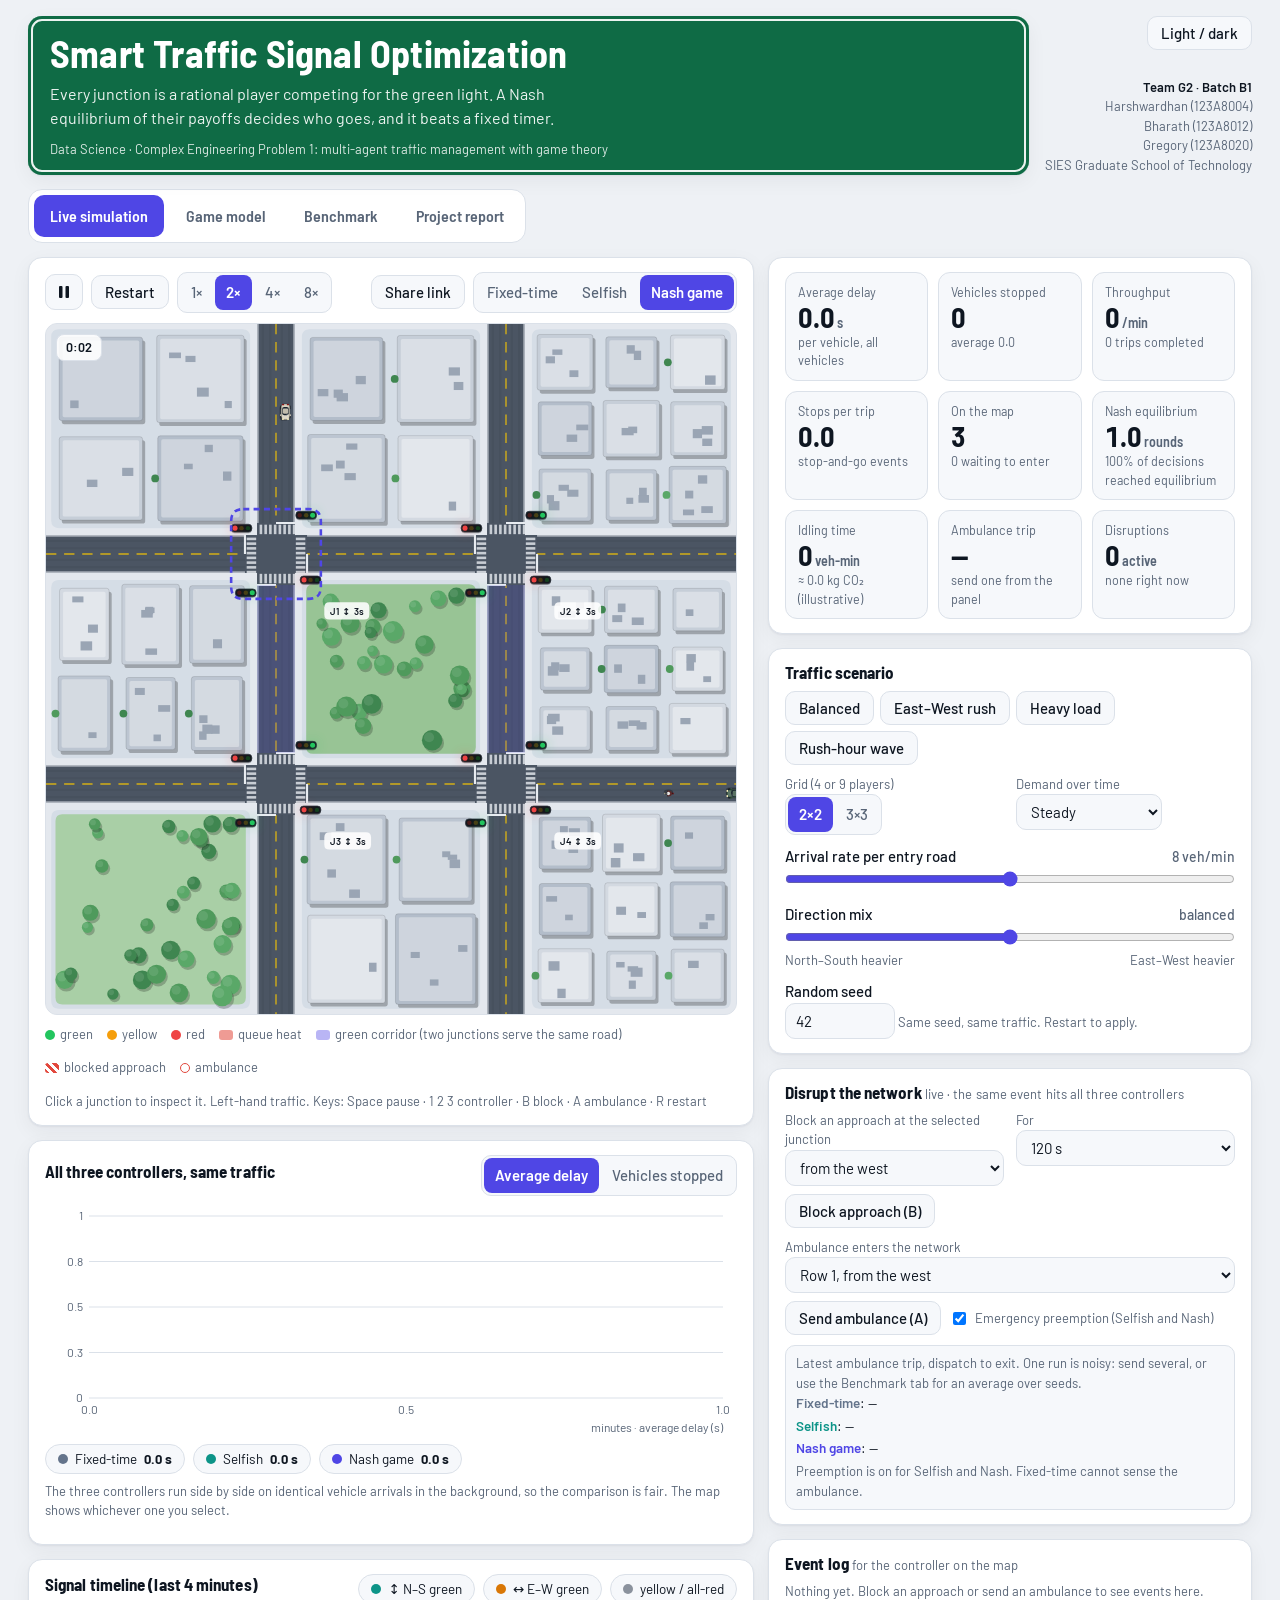
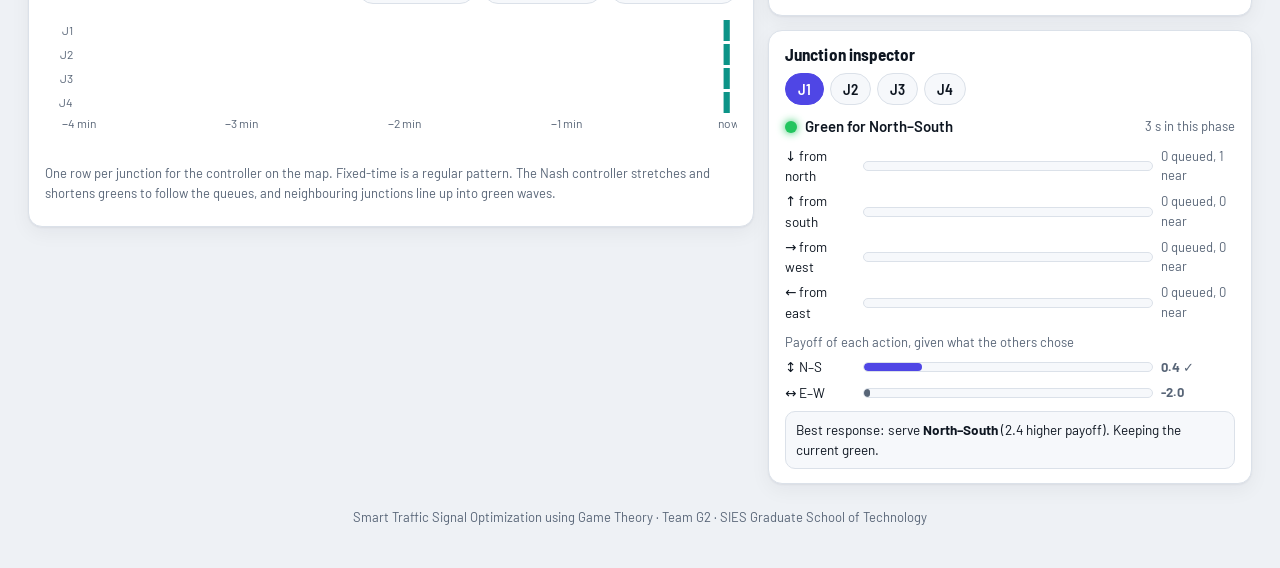
==== commit 31e87eb8: "Version 2: dynamic features, experiments, report and presentation script Dynamic features - Live dis" ====
--- a/index.html
+++ b/index.html
@@ -189,6 +189,21 @@
 .report .card{margin-top:0}
 .canvas-wrap + .legend{margin-top:10px}
 
+/* version 2: dynamic features */
+:root{--tl-ns:#0d9488;--tl-ew:#d97706;--tl-x:#8b929d}
+@media (prefers-color-scheme: dark){:root:not([data-theme="light"]){--tl-ns:#2dd4bf;--tl-ew:#fbbf24;--tl-x:#5b6878}}
+:root[data-theme="dark"]{--tl-ns:#2dd4bf;--tl-ew:#fbbf24;--tl-x:#5b6878}
+.evlog{max-height:220px;overflow:auto;font-size:13.5px;display:grid;gap:4px;align-content:start}
+.evlog .ev{display:grid;grid-template-columns:46px 1fr;gap:8px;padding:4px 8px;border-radius:8px;background:var(--surface2);border:1px solid var(--line);border-left-width:3px}
+.evlog .ev b{font-variant-numeric:tabular-nums;color:var(--muted);font-weight:600}
+.evlog .ev.warn{border-left-color:#e2483d}.evlog .ev.amb{border-left-color:var(--accent)}.evlog .ev.ok{border-left-color:var(--good)}
+.evlog .empty{color:var(--muted);font-size:13px}
+#disrupt select{width:100%}
+table.res td.tag,table.res th.tag{text-align:left;white-space:normal}
+table.res td.sel{background:color-mix(in srgb,var(--accent) 14%,transparent);font-weight:700}
+.arrow{display:inline-block;min-width:1.5em;text-align:center}
+.arrow.ns{color:var(--tl-ns)}.arrow.ew{color:var(--tl-ew)}
+
 </style>
 </head>
 <body>
@@ -224,6 +239,7 @@
               <button type="button" data-v="1">1×</button><button type="button" data-v="2" class="on">2×</button><button type="button" data-v="4">4×</button><button type="button" data-v="8">8×</button>
             </div>
             <span class="grow"></span>
+            <button class="btn" id="btnShare" type="button" title="Copy a link that reproduces this scenario">Share link</button>
             <div class="seg" id="segCtrl" role="group" aria-label="Signal controller shown on the map">
               <button type="button" data-c="fixed">Fixed-time</button><button type="button" data-c="selfish">Selfish</button><button type="button" data-c="nash" class="on">Nash game</button>
             </div>
@@ -236,7 +252,9 @@
             <span><i style="background:#22c55e"></i>green</span><span><i style="background:#f59e0b"></i>yellow</span><span><i style="background:#ef4444"></i>red</span>
             <span><i class="sw" style="background:rgba(226,72,61,.55)"></i>queue heat</span>
             <span><i class="sw" style="background:color-mix(in srgb,var(--accent) 40%,transparent)"></i>green corridor (two junctions serve the same road)</span>
-            <span>Click a junction to inspect it. Left-hand traffic.</span>
+            <span><i class="sw" style="background:repeating-linear-gradient(45deg,#e2483d 0 3px,#fff 3px 6px)"></i>blocked approach</span>
+            <span><i style="background:#fff;border:1.5px solid #e2483d"></i>ambulance</span>
+            <span>Click a junction to inspect it. Left-hand traffic. Keys: Space pause · 1 2 3 controller · B block · A ambulance · R restart</span>
           </div>
         </div>
         <div class="card">
@@ -249,6 +267,12 @@
           <canvas id="chartLive" class="chart" role="img" aria-label="Line chart comparing the three controllers over time"></canvas>
           <div class="score" id="score"></div>
           <p class="hint" style="margin-top:8px">The three controllers run side by side on identical vehicle arrivals in the background, so the comparison is fair. The map shows whichever one you select.</p>
+        </div>
+        <div class="card">
+          <div class="toolbar"><h3>Signal timeline (last 4 minutes)</h3><span class="grow"></span>
+            <span class="pill"><i style="background:var(--tl-ns)"></i>↕ N–S green</span><span class="pill"><i style="background:var(--tl-ew)"></i>↔ E–W green</span><span class="pill"><i style="background:var(--tl-x)"></i>yellow / all-red</span></div>
+          <canvas id="chartTL" class="chart" role="img" aria-label="Phase timeline of every junction for the controller shown on the map"></canvas>
+          <p class="hint" style="margin-top:6px">One row per junction for the controller on the map. Fixed-time is a regular pattern. The Nash controller stretches and shortens greens to follow the queues, and neighbouring junctions line up into green waves.</p>
         </div>
       </div>
 
@@ -276,6 +300,24 @@
           <label class="row" for="numSeed"><span class="row-h"><span>Random seed</span></span></label>
           <input type="number" id="numSeed" value="42" min="1" max="99999" style="width:110px;background:var(--surface2);border:1px solid var(--line);border-radius:10px;padding:6px 10px">
           <span class="hint"> Same seed, same traffic. Restart to apply.</span>
+        </div>
+        <div class="card" id="disrupt">
+          <h3>Disrupt the network <span class="hint" style="font-weight:400">live · the same event hits all three controllers</span></h3>
+          <div class="two">
+            <div><div class="hint">Block an approach at the selected junction</div><select id="selBlkDir" aria-label="Approach to block"><option value="N">from the north</option><option value="S">from the south</option><option value="W" selected>from the west</option><option value="E">from the east</option></select></div>
+            <div><div class="hint">For</div><select id="selBlkDur" aria-label="Block duration"><option value="60">60 s</option><option value="120" selected>120 s</option><option value="180">180 s</option></select></div>
+          </div>
+          <div class="toolbar" style="margin-top:8px"><button class="btn" id="btnBlock" type="button">Block approach (B)</button><span class="hint" id="blkNote"></span></div>
+          <div class="two" style="margin-top:6px">
+            <div style="grid-column:1/-1"><div class="hint">Ambulance enters the network</div><select id="selAmb" aria-label="Ambulance entry road"></select></div>
+          </div>
+          <div class="toolbar" style="margin-top:8px"><button class="btn" id="btnAmb" type="button">Send ambulance (A)</button>
+            <label class="hint" style="display:inline-flex;gap:6px;align-items:center;cursor:pointer"><input type="checkbox" id="chkPre" checked> Emergency preemption (Selfish and Nash)</label></div>
+          <div id="ambResult" class="why" style="margin-top:8px">No ambulance sent yet. Fixed-time has no sensing, so it cannot give way.</div>
+        </div>
+        <div class="card">
+          <h3>Event log <span class="hint" style="font-weight:400">for the controller on the map</span></h3>
+          <div class="evlog" id="evLog" aria-live="polite"></div>
         </div>
         <div class="card" id="inspector">
           <h3>Junction inspector</h3>
@@ -326,6 +368,13 @@
           <div class="trace" id="trace"></div>
           <p class="hint" id="traceNote" style="margin-top:8px"></p>
         </div>
+        <div class="card" id="eqCard">
+          <h2>Equilibrium analysis <span class="hint" style="font-weight:400">live, exact</span></h2>
+          <p class="hint">Every second the simulator lists <b>all</b> joint plans of the free junctions (2<sup>N</sup> of them), checks which are Nash equilibria, and finds the plan with the highest total payoff. This shows how good the equilibrium found by best-response dynamics really is.</p>
+          <div class="kpis" id="eqKpis" style="grid-template-columns:repeat(3,1fr)"></div>
+          <div class="tbl-wrap"><table class="res" id="eqTable"></table></div>
+          <p class="hint" id="eqNote" style="margin-top:6px"></p>
+        </div>
       </div>
     </div>
   </section>
@@ -338,9 +387,11 @@
       <div class="toolbar">
         <span class="pill" id="benchScenario"></span>
         <span class="hint">Seeds</span>
-        <select id="selSeeds" aria-label="Number of seeds"><option value="3">3</option><option value="5" selected>5</option><option value="8">8</option></select>
+        <select id="selSeeds" aria-label="Number of seeds"><option value="3">3</option><option value="5" selected>5</option><option value="8">8</option><option value="10">10</option></select>
         <span class="hint">Simulated time per run</span>
         <select id="selDur" aria-label="Simulated duration"><option value="600">10 min</option><option value="900" selected>15 min</option><option value="1800">30 min</option></select>
+        <span class="hint">Disruptions</span>
+        <select id="selDisrupt" aria-label="Disruptions injected during the run"><option value="none">None</option><option value="incident">Blocked approaches</option><option value="amb">Ambulance runs</option><option value="both">Both</option></select>
         <button class="btn primary" id="btnBench" type="button">Run benchmark</button>
       </div>
       <div class="progress" aria-hidden="true"><span id="benchBar"></span></div>
@@ -350,8 +401,27 @@
       <div class="card"><h3>What the data says</h3><div class="summary" id="benchSummary"></div></div>
       <div class="card"><h3>Results (mean ± standard deviation over seeds)</h3><div class="tbl-wrap"><table class="res" id="benchTable"></table></div>
         <p class="hint" style="margin-top:8px">Delay counts every vehicle: finished trips, cars still on the map, and cars still waiting to enter. A controller cannot look good by leaving cars stuck outside. Bold marks the best value in each row. Paired t-test across seeds; p &lt; 0.05 is treated as significant.</p></div>
+      <div class="card"><div class="toolbar"><h3>Keep the evidence</h3><span class="grow"></span>
+        <button class="btn" id="btnCsv" type="button">Download CSV (every seed)</button><button class="btn" id="btnJson" type="button">Download JSON</button></div>
+        <p class="hint">Each finished benchmark is also saved in this browser (see Run history below), so the numbers you quote tomorrow are reproducible.</p></div>
       <div class="card"><h3>Comparison</h3><div class="bench-bars"><canvas id="bb1"></canvas><canvas id="bb2"></canvas><canvas id="bb3"></canvas><canvas id="bb4"></canvas></div></div>
       <div class="card"><h3>Vehicles stopped over time (mean of seeds)</h3><canvas id="chartBench" class="chart tall" role="img" aria-label="Stopped vehicles over time for each controller"></canvas><div class="score" id="benchLegend"></div></div>
+    </div>
+    <div class="card" id="sweepCard">
+      <h2>Parameter sweep: how much should a junction care about its neighbours?</h2>
+      <p>Runs the Nash controller for several values of the spillback penalty λ on the current scenario (3 seeds, 10 simulated minutes each) and plots average delay, with the fixed-time and selfish results as reference lines. λ = 0 is the selfish game.</p>
+      <div class="toolbar"><button class="btn primary" id="btnSweep" type="button">Run λ sweep</button><button class="btn" id="btnApplyLam" type="button" hidden>Apply best λ</button><span class="hint" id="sweepStatus">Ready.</span></div>
+      <div class="progress" aria-hidden="true"><span id="sweepBar"></span></div>
+      <div id="sweepOut" hidden>
+        <canvas id="chartSweep" class="chart tall" role="img" aria-label="Average delay against the spillback penalty lambda"></canvas>
+        <div class="score" id="sweepLegend"></div>
+        <div class="summary" id="sweepSummary" style="margin-top:10px"></div>
+      </div>
+    </div>
+    <div class="card" id="histCard">
+      <div class="toolbar"><h2>Run history</h2><span class="grow"></span><button class="btn" id="btnHistClear" type="button">Clear</button></div>
+      <div class="tbl-wrap"><table class="res" id="histTable"></table></div>
+      <p class="hint" id="histNote" style="margin-top:6px"></p>
     </div>
   </section>
 
@@ -398,27 +468,57 @@
         </ul>
       </div>
       <div class="card">
-        <h2>4. Metrics</h2>
+        <h2>4. Dynamic features (version 2)</h2>
+        <p>The first version was a fixed demonstration. Version 2 lets the audience change the world while it runs, and measures how each controller copes.</p>
+        <ul>
+          <li><b>Blocked approach (incident).</b> A stalled vehicle or road work closes one approach of a junction for 60 to 180 s. Detectors let the adaptive controllers see the blockage, so they stop spending green on it, and the spillback penalty makes upstream junctions hold traffic back. Fixed-time cannot see it and keeps giving green to an empty stop line.</li>
+          <li><b>Ambulance with preemption.</b> An emergency vehicle enters the network. For the adaptive controllers, an ambulance waiting on a phase adds a large term to that phase's payoff and shortens the minimum green to 3 s; the usual 2.5 s yellow and 1 s all-red still apply. You can switch preemption off to see the difference.</li>
+          <li><b>Exact equilibrium analysis.</b> Each second the simulator enumerates all 2<sup>F</sup> joint plans of the free junctions, counts the pure Nash equilibria and finds the plan with the largest total payoff, so the quality of the equilibrium that best-response dynamics found is measured, not assumed.</li>
+          <li><b>Signal timeline.</b> A time-space view of every junction's phase for the controller on the map.</li>
+          <li><b>Benchmark with disruptions,</b> CSV and JSON export, a saved run history, and a <b>λ sweep</b> that finds how much neighbour-awareness pays.</li>
+          <li><b>Shareable scenarios.</b> The page address encodes the grid, load, seed and game weights. Copy it with the Share link button to reproduce a run exactly.</li>
+        </ul>
+      </div>
+      <div class="card">
+        <h2>5. Metrics</h2>
         <ul>
           <li><b>Average delay per vehicle (s):</b> trip time minus free-flow time, over all vehicles including those still waiting.</li>
           <li><b>P95 delay:</b> the delay that 95% of vehicles stay under (fairness / worst case).</li>
           <li><b>Vehicles stopped:</b> network-wide time average of vehicles below 2 px/s.</li>
           <li><b>Stops per trip</b> and <b>throughput</b> (completed trips per minute).</li>
+          <li><b>Idling time (vehicle-hours)</b> and an <b>illustrative CO<sub>2</sub> estimate</b>: stopped vehicle-seconds × an assumed 0.8 L/h idle fuel burn × 2.31 kg CO<sub>2</sub> per litre of petrol. A rough indicator, not a measurement.</li>
+          <li><b>Ambulance trip time (s):</b> from dispatch to leaving the network.</li>
+          <li><b>Equilibrium efficiency:</b> (total payoff of the chosen profile − worst profile) ÷ (best − worst), averaged over decisions.</li>
         </ul>
         <h3>Experimental design</h3>
         <p>Common random numbers: for a given seed all controllers see identical arrival times, vehicle types and turning choices, so differences come from the controller alone. Results are averaged over seeds and compared with a paired two-sided t-test.</p>
       </div>
       <div class="card">
-        <h2>5. What to expect from the results</h2>
+        <h2>6. What the results show</h2>
         <ul>
-          <li>Adaptive control (selfish or Nash) consistently beats the fixed timer. In our test scenarios average delay fell by roughly 5% to 35%: the most at moderate-to-heavy load, less once the whole network is saturated and nothing can clear the queues. The gap was statistically significant in every scenario we ran.</li>
-          <li>The coupled Nash game adds a further, much smaller gain over the selfish version (typically 1–4%). It shows up mainly on the 3×3 grid and under heavy or wave demand, when short links spill back. In many scenarios the two are statistically indistinguishable.</li>
-          <li>Very large λ makes junctions over-cautious and increases delay, which shows the trade-off between private and network benefit.</li>
+          <li>Over 10 seeds of 15 simulated minutes, adaptive control (selfish or Nash) cut average delay by <b>8% to 63%</b> against the fixed timer across six scenarios, and every paired t-test had p &lt; 0.001. The gain is largest when one direction is much busier (East&ndash;West +45%: 63%) and smallest under heavy load and in the rush-hour wave, where the network is close to saturation.</li>
+          <li>The coupled Nash game was <b>not significantly better than the selfish controller in any scenario</b> (&minus;3.2% to +0.5%, p between 0.14 and 0.90). Most of the gain comes from reacting to queues at all. What the game formulation adds is an explainable decision rule, an equilibrium that can be checked, and a natural place for preemption and incidents.</li>
+          <li>Ambulance preemption cut the mean ambulance trip from 43.1 s (same controller, preemption off) to 31.8 s, against 50.1 s for fixed-time.</li>
+          <li>Very large &lambda; makes junctions over-cautious and increases delay (on the 2&times;2 grid, 25.3 s at &lambda; = 0 to 29.6 s at &lambda; = 3).</li>
         </ul>
-        <p class="hint">Run the Benchmark tab yourself for the exact numbers for any scenario. They are computed live, not pasted.</p>
+        <p class="hint">Run the Benchmark tab yourself for exact numbers in any scenario. They are computed live, not pasted. The full table is in the written report and is reproduced by <code>node tests/experiments.js</code>.</p>
       </div>
       <div class="card">
-        <h2>6. Limitations and future work</h2>
+        <h2>7. Complex engineering problem attributes (WP1 to WP7)</h2>
+        <div class="tbl-wrap"><table class="res" style="white-space:normal">
+          <thead><tr><th>WP</th><th>Attribute</th><th style="text-align:left">Evidence in this project</th></tr></thead>
+          <tbody>
+            <tr><td>WP1</td><td>Depth of knowledge</td><td style="text-align:left">Game theory (Nash equilibrium, potential games), traffic flow, statistics, simulation and web engineering are all needed together.</td></tr>
+            <tr><td>WP2</td><td>Conflicting requirements</td><td style="text-align:left">Junction benefit versus network benefit; delay versus fairness; adaptivity versus safety timings; ambulance priority versus everyone else's wait.</td></tr>
+            <tr><td>WP3</td><td>Depth of analysis</td><td style="text-align:left">No standard solution: the payoff, equilibrium computation and evaluation design needed original modelling and experiments.</td></tr>
+            <tr><td>WP4</td><td>Familiarity of issues</td><td style="text-align:left">Multi-agent signal games with spillback, platoon coordination and emergency preemption are beyond textbook exercises.</td></tr>
+            <tr><td>WP5</td><td>Applicable codes</td><td style="text-align:left">Yellow and all-red clearance, minimum and maximum green follow signal-timing practice (Webster; IRC guidance). Where our simplifications depart from it, we say so.</td></tr>
+            <tr><td>WP6</td><td>Stakeholders</td><td style="text-align:left">Commuters, bus riders, emergency services, traffic police and city planners want different things.</td></tr>
+            <tr><td>WP7</td><td>Interdependence</td><td style="text-align:left">Each signal's payoff depends on its neighbours; demand, controllers, safety rules and metrics feed each other.</td></tr>
+          </tbody></table></div>
+      </div>
+      <div class="card">
+        <h2>8. Limitations and future work</h2>
         <ul>
           <li>Single lane per direction, two-phase signals, no left-turn phases or pedestrians.</li>
           <li>Synthetic demand and a simplified car-following model. It is not calibrated against real detector data or validated against SUMO.</li>
@@ -427,7 +527,9 @@
         </ul>
       </div>
       <div class="card qa">
-        <h2>7. Likely viva questions</h2>
+        <h2>9. Likely viva questions</h2>
+        <details><summary>How good is the equilibrium your signals find? Could a better joint plan exist?</summary><p>Often yes, and we measure it. The Game model tab enumerates every joint plan (16 for a 2×2 grid, up to 512 for 3×3), marks the Nash equilibria and the best total-payoff plan. Over 10 seeds of 15 simulated minutes, best-response dynamics found the very best joint plan in 57% to 84% of decisions (more often on the small grid) and on average reached 97% to 98% of the range between the worst and best plan. The pure equilibrium was almost always unique (1.03 to 1.20 per decision). The remaining gap is the price of anarchy of this game in practice.</p></details>
+        <details><summary>How does the ambulance get priority without breaking safety?</summary><p>Preemption only changes <i>when</i> the controller is allowed to start a change: the minimum green drops from 8 s to 3 s for the phase that is holding the ambulance back. Yellow (2.5 s) and all-red (1 s) are never skipped, so conflicting greens are impossible.</p></details>
         <details><summary>Why is this a game and not just an optimisation?</summary><p>Each junction controls only its own phase but its payoff depends on neighbours' phases (spillback and platoon arrival). That interdependence with decentralised decision makers is exactly a non-cooperative game.</p></details>
         <details><summary>What is the equilibrium concept and why does it exist here?</summary><p>Pure-strategy Nash equilibrium: no player gains by unilaterally changing its phase. In a finite game a pure equilibrium is not guaranteed in general, so we run best-response dynamics with an 8-round cap and report how often it converges. In the simulations it converges essentially always, because the payoff is built from congestion-style terms.</p></details>
         <details><summary>Why can Nash control beat the selfish one by only a little?</summary><p>Selfish control already reacts to queues, which is most of the benefit over a fixed timer. The coupling terms only matter when neighbouring links are close to full, so gains show up under heavy load.</p></details>
@@ -454,7 +556,8 @@
 /* ================= TRAFFIC + GAME-THEORY ENGINE ================= */
 const CFG = {
   W: 800, dt: 0.1, box: 22, stopOff: 36, laneOff: 11, vmax: 45, acc: 16, brk: 26, minGap: 5,
-  detect: 150, far: 260, yellow: 2.5, allred: 1.0, minGreen: 8, maxGreen: 45, fixedGreen: 20, pTurn: 0.25
+  detect: 150, far: 260, yellow: 2.5, allred: 1.0, minGreen: 8, maxGreen: 45, fixedGreen: 20, pTurn: 0.25,
+  emW: 60, emMinGreen: 3
 };
 const GP_DEFAULT = { omega: 1.0, sigma: 2.0, lam: 0.6, kap: 0.5 };
 const VTYPES = [
@@ -463,6 +566,8 @@
   { n: 'auto', L: 14, w: 9, p: 0.12, vs: 0.9 },
   { n: 'bus', L: 32, w: 11, p: 0.08, vs: 0.85 }
 ];
+const AMB = { n: 'amb', L: 20, w: 10, vs: 1.25 };
+const KEYNAME = { N: 'north', S: 'south', E: 'east', W: 'west' };
 const PALETTE = ['#f3f4f6', '#f3f4f6', '#f3f4f6', '#f3f4f6', '#c8cdd5', '#c8cdd5', '#c8cdd5', '#8b929d', '#8b929d', '#2b3038', '#2b3038', '#b3202a', '#1f4e9c', '#3d6fa6', '#7b1e26', '#d8d1bf', '#3f5c4b', '#c9a227'];
 
 function mulberry32(a) {
@@ -485,6 +590,8 @@
     this.seed = o.seed || 1;
     this.vis = !!o.vis;
     this.keepDelays = !!o.keepDelays;
+    this.preempt = o.preempt !== false;   // emergency-vehicle preemption for the adaptive controllers
+    this.analyze = !!o.analyze;           // enumerate all joint plans each decision (live equilibrium analysis)
     this.rng = mulberry32(this.seed);
     const n = this.n;
     this.C = [];
@@ -501,14 +608,15 @@
     this.obs = this.freshObs();
     this.plan = this.inter.map(() => 0);
     this.rounds = 0; this.converged = true; this.trace = []; this.lastU = this.inter.map(() => [0, 0]);
+    this.incidents = []; this.events = []; this.em = []; this.tl = []; this.eq = null;
   }
 
   resetStats() {
-    this.st = { exited: 0, delaySum: 0, stopSum: 0, stopTSum: 0, qInt: 0, maxQ: 0, brRounds: 0, brN: 0, brConv: 0, sw: 0, exitTimes: [], delays: [] };
+    this.st = { exited: 0, delaySum: 0, stopSum: 0, stopTSum: 0, qInt: 0, maxQ: 0, brRounds: 0, brN: 0, brConv: 0, sw: 0, exitTimes: [], delays: [], eqN: 0, eqEff: 0, eqOpt: 0, eqNE: 0 };
     this.series = []; this.serT = 0;
   }
   freshObs() {
-    return this.inter.map(() => ({ q: { N: 0, S: 0, E: 0, W: 0 }, m: { N: 0, S: 0, E: 0, W: 0 }, w: { N: 0, S: 0, E: 0, W: 0 } }));
+    return this.inter.map(() => ({ q: { N: 0, S: 0, E: 0, W: 0 }, m: { N: 0, S: 0, E: 0, W: 0 }, w: { N: 0, S: 0, E: 0, W: 0 }, e: { N: 0, S: 0, E: 0, W: 0 }, blk: { N: false, S: false, E: false, W: false } }));
   }
   demandMult() {
     if (this.profile === 'rush') return 0.5 + 1.0 * Math.sin(Math.PI * ((this.t % 900) / 900));
@@ -547,7 +655,7 @@
         this.vehicles.push({
           id: this.nextId++, axis: e.axis, line: e.line, dir: e.dir, p: ep, v: CFG.vmax * a.vs * 0.8,
           L: a.ty.L, w: a.ty.w, type: a.ty.n, color: a.color, vs: a.vs, t0: it.t0, dist: 0, stopT: 0, curStop: 0,
-          stops: 0, was: false, tr: a.tr, ti: 0, ang: this.headingOf(e.axis, e.dir), dx: 0, dy: 0
+          stops: 0, was: false, tr: a.tr, ti: 0, ang: this.headingOf(e.axis, e.dir), dx: 0, dy: 0, emg: !!it.emg
         });
       }
     }
@@ -560,7 +668,34 @@
   }
   demand(id, axis) {
     const o = this.obs[id], ks = axis === 0 ? ['N', 'S'] : ['W', 'E'];
-    return o.q[ks[0]] + o.q[ks[1]] + o.m[ks[0]] + o.m[ks[1]];
+    let s = 0; for (const k of ks) if (!o.blk[k]) s += o.q[k] + o.m[k];
+    return s;
+  }
+  emKeys(id, axis) {
+    const o = this.obs[id], ks = axis === 0 ? ['N', 'S'] : ['W', 'E'];
+    return ks.filter(k => o.e[k] > 0 && !o.blk[k]);
+  }
+
+  /* ---- disruptions: blocked approach and emergency vehicle ---- */
+  log(m) { if (!this.vis) return; this.events.push({ t: this.t, m }); if (this.events.length > 80) this.events.shift(); }
+  addIncident(j, key, dur) {
+    if (j < 0 || j >= this.inter.length || !'NSEW'.includes(key)) return false;
+    this.incidents.push({ j, key, t0: this.t, t1: this.t + dur });
+    this.log('Incident: approach from the ' + KEYNAME[key] + ' at J' + (j + 1) + ' blocked for ' + Math.round(dur) + ' s');
+    return true;
+  }
+  sendAmbulance(axis, line, dir) {
+    const e = this.entries.find(x => x.axis === axis && x.line === line && x.dir === dir);
+    if (!e) return false;
+    e.q.unshift({ t0: this.t, a: { ty: AMB, color: '#ffffff', vs: AMB.vs, tr: new Array(16).fill(1) }, emg: true });
+    this.log('Ambulance dispatched: ' + (axis === 'h' ? 'row ' : 'column ') + (line + 1) + ', from the ' + (axis === 'h' ? (dir > 0 ? 'west' : 'east') : (dir > 0 ? 'north' : 'south')));
+    return true;
+  }
+  ambulancesActive() {
+    let n = 0;
+    for (const v of this.vehicles) if (v.emg) n++;
+    for (const e of this.entries) for (const it of e.q) if (it.emg) n++;
+    return n;
   }
 
   /* payoff of player i choosing phase a (0 = North-South green, 1 = East-West green) given the others' plan */
@@ -568,7 +703,11 @@
     const I = this.inter[i], o = this.obs[i];
     const ks = a === 0 ? ['N', 'S'] : ['W', 'E'];
     let u = 0;
-    for (const k of ks) u += o.q[k] + 0.4 * o.m[k] + P.omega * o.w[k] / 30;
+    for (const k of ks) {
+      if (o.blk[k]) continue;                       // a blocked approach cannot use a green
+      u += o.q[k] + 0.4 * o.m[k] + P.omega * o.w[k] / 30;
+      if (this.preempt) u += CFG.emW * o.e[k];      // emergency vehicle waiting for this phase
+    }
     if (a !== I.phase) u -= P.sigma;
     if (P.lam > 0 || P.kap > 0) {
       const outs = a === 0 ? [['S', 'N'], ['N', 'S']] : [['E', 'W'], ['W', 'E']];
@@ -602,6 +741,31 @@
     this.plan = plan; this.rounds = rounds; this.converged = !changed; this.trace = trace; this.P = P;
     this.lastU = this.inter.map((_, i) => [this.util(i, 0, plan, P), this.util(i, 1, plan, P)]);
     this.st.brRounds += rounds; this.st.brN++; if (!changed) this.st.brConv++;
+    if (this.analyze) this.analyzeEq(P);
+  }
+
+  /* Enumerate every joint plan of the free junctions: count the pure Nash equilibria and find the welfare optimum
+     (welfare = sum of all players' payoffs). Shows how good the equilibrium found by best-response dynamics is. */
+  analyzeEq(P) {
+    const N = this.inter.length, base = this.inter.map(I => I.status === 'green' ? I.phase : 1 - I.phase);
+    const free = []; for (let i = 0; i < N; i++) if (this.inter[i].status === 'green') free.push(i);
+    const F = free.length; if (!F) return;
+    const all = [], M = 1 << F;
+    for (let m = 0; m < M; m++) {
+      const pl = base.slice(); for (let k = 0; k < F; k++) pl[free[k]] = (m >> k) & 1;
+      let ne = true, w = 0;
+      for (let i = 0; i < N; i++) w += this.util(i, pl[i], pl, P);
+      for (let k = 0; k < F && ne; k++) { const i = free[k]; if (this.util(i, 1 - pl[i], pl, P) > this.util(i, pl[i], pl, P) + 1e-9) ne = false; }
+      all.push({ pl, w, ne });
+    }
+    all.sort((a, b) => b.w - a.w);
+    const key = this.plan.join(''), wOpt = all[0].w, wWorst = all[all.length - 1].w;
+    const fi = all.findIndex(x => x.pl.join('') === key), found = fi >= 0 ? all[fi] : null;
+    const nNE = all.reduce((c, x) => c + (x.ne ? 1 : 0), 0);
+    const wF = found ? found.w : wOpt, eff = wOpt - wWorst > 1e-9 ? (wF - wWorst) / (wOpt - wWorst) : 1;
+    this.eq = { F, M, nNE, wOpt, wWorst, wF, eff, foundIsOpt: wF >= wOpt - 1e-9, foundIsNE: !!(found && found.ne), foundRank: fi + 1, foundPl: found ? found.pl : null,
+      top: all.slice(0, 8).map(x => ({ pl: x.pl, w: x.w, ne: x.ne, found: x.pl.join('') === key })) };
+    const st = this.st; st.eqN++; st.eqEff += eff; st.eqNE += nNE; if (this.eq.foundIsOpt) st.eqOpt++;
   }
 
   startSwitch(I) { I.status = 'yellow'; I.timer = 0; this.st.sw++; }
@@ -617,14 +781,22 @@
     for (const I of this.inter) {
       if (I.status !== 'green') continue;
       const want = this.plan[I.id];
-      if (want !== I.phase && I.greenT >= CFG.minGreen) this.startSwitch(I);
+      const emOpp = this.preempt ? this.emKeys(I.id, 1 - I.phase) : [], emCur = this.preempt ? this.emKeys(I.id, I.phase) : [];
+      const preempting = emOpp.length > 0 && emCur.length === 0;
+      if (want !== I.phase && I.greenT >= (preempting ? CFG.emMinGreen : CFG.minGreen)) {
+        if (preempting && I.greenT < CFG.minGreen) this.log('J' + (I.id + 1) + ' pre-empts the phase for the ambulance (from the ' + KEYNAME[emOpp[0]] + ')');
+        this.startSwitch(I);
+      }
       else if (I.greenT >= CFG.maxGreen && this.demand(I.id, 1 - I.phase) > 0) this.startSwitch(I);
     }
   }
   controlTick(dt) {
     for (const I of this.inter) { I.timer += dt; if (I.status === 'green') I.greenT += dt; }
     this.decT += dt;
-    if (this.decT >= 1.0 - 1e-9) { this.decT = 0; this.decide(); }
+    if (this.decT >= 1.0 - 1e-9) {
+      this.decT = 0; this.decide();
+      if (this.vis) { this.tl.push(this.inter.map(I => I.status === 'green' ? I.phase : 2)); if (this.tl.length > 300) this.tl.shift(); }
+    }
     for (const I of this.inter) {
       if (I.status === 'yellow' && I.timer >= CFG.yellow) { I.status = 'allred'; I.timer = 0; }
       else if (I.status === 'allred' && I.timer >= CFG.allred) { I.phase = 1 - I.phase; I.status = 'green'; I.timer = 0; I.greenT = 0; }
@@ -635,7 +807,11 @@
     const dt = CFG.dt, W = CFG.W, H = CFG.box, SO = CFG.stopOff, C = this.C, n = this.n;
     this.spawn(dt);
     this.controlTick(dt);
+    if (this.incidents.length) {
+      this.incidents = this.incidents.filter(x => { if (this.t < x.t1) return true; this.log('Incident cleared at J' + (x.j + 1) + ' (' + KEYNAME[x.key] + ' approach)'); return false; });
+    }
     const obs = this.obs = this.freshObs();
+    for (const x of this.incidents) obs[x.j].blk[x.key] = true;
     const lanes = new Map();
     for (const v of this.vehicles) {
       const k = v.axis + v.line + (v.dir > 0 ? 'p' : 'n');
@@ -664,11 +840,13 @@
             else if (I.status === 'yellow') ok = (v.v * v.v / (2 * CFG.brk)) >= dStop - 1;
           }
           if (ok && ld) { const rear = ld.p * dir - ld.L / 2; if (rear < c * dir + H + v.L + 2) ok = false; }
+          const key = v.axis === 'v' ? (dir > 0 ? 'N' : 'S') : (dir > 0 ? 'W' : 'E');
+          if (ok && obs[I.id].blk[key]) ok = false;
           must = !ok;
           if (dStop < CFG.far) {
-            const key = v.axis === 'v' ? (dir > 0 ? 'N' : 'S') : (dir > 0 ? 'W' : 'E');
             const o = obs[I.id];
             if (dStop < CFG.detect && v.v < 8) { o.q[key]++; o.w[key] += v.curStop; } else o.m[key]++;
+            if (v.emg) o.e[key]++;
           }
         }
         let d = gap; if (must) d = Math.min(d, dStop);
@@ -703,6 +881,7 @@
           const s = this.st, delay = Math.max(0, (this.t - v.t0) - v.dist / (CFG.vmax * v.vs));
           if (this.keepDelays) s.delays.push(delay);
           s.exited++; s.delaySum += delay; s.stopSum += v.stops; s.stopTSum += v.stopT; s.exitTimes.push(this.t);
+          if (v.emg) { this.em.push({ tt: this.t - v.t0, stops: v.stops, stopT: v.stopT }); this.log('Ambulance cleared the network in ' + (this.t - v.t0).toFixed(0) + ' s (' + v.stops + ' stop' + (v.stops === 1 ? '' : 's') + ')'); }
         } else keep.push(v);
       }
       this.vehicles = keep;
@@ -738,7 +917,9 @@
     return {
       t, exited: s.exited, delay: cnt ? sum / cnt : 0, stops: s.exited ? s.stopSum / s.exited : 0,
       avgQ: t ? s.qInt / t : 0, maxQ: s.maxQ, thr60: et.length, thr: t ? s.exited / (t / 60) : 0,
-      inNet: this.vehicles.length, pend, brRounds: s.brN ? s.brRounds / s.brN : 0, brConv: s.brN ? s.brConv / s.brN : 1, sw: s.sw
+      inNet: this.vehicles.length, pend, brRounds: s.brN ? s.brRounds / s.brN : 0, brConv: s.brN ? s.brConv / s.brN : 1, sw: s.sw,
+      idleH: s.qInt / 3600, amb: this.em.length ? mean(this.em.map(x => x.tt)) : NaN, nAmb: this.em.length,
+      eqEff: s.eqN ? s.eqEff / s.eqN : NaN, eqOpt: s.eqN ? s.eqOpt / s.eqN : NaN, eqNE: s.eqN ? s.eqNE / s.eqN : NaN
     };
   }
   allDelays() {
@@ -787,7 +968,7 @@
   const t = m / (s / Math.sqrt(n));
   return { t, p: ibeta((n - 1) / 2, 0.5, (n - 1) / ((n - 1) + t * t)), md: m };
 }
-if (typeof module !== 'undefined') module.exports = { Sim, CFG, GP_DEFAULT, makeSim, mean, sd, pairedT };
+if (typeof module !== 'undefined') module.exports = { Sim, CFG, GP_DEFAULT, makeSim, mean, sd, pairedT, KEYNAME };
 
 </script>
 <script>
@@ -802,14 +983,17 @@
   wave: { rate: 9, bias: 0, profile: 'rush' }
 };
 const S = { n: 2, rate: 8, bias: 0, profile: 'steady', seed: 42, ctrl: 'nash', speed: 2, playing: true, sel: 0, nbr: null,
-  metric: 'd', tab: 'sim', gp: Object.assign({}, GP_DEFAULT), sims: {}, bench: null };
+  metric: 'd', tab: 'sim', gp: Object.assign({}, GP_DEFAULT), sims: {}, bench: null, preempt: true, sweep: null };
+const IDLE_L_PER_H = 0.8, KG_CO2_PER_L = 2.31;   // illustrative assumptions for the idling estimate
+const KEYLAB = { N: 'north', S: 'south', E: 'east', W: 'west' };
 let COL = {};
 
 function cssVar(n) { return getComputedStyle(document.documentElement).getPropertyValue(n).trim(); }
 function readColors() {
   COL = { road: cssVar('--road'), line: cssVar('--roadline'), walk: cssVar('--walk'), block: cssVar('--block'), pill: cssVar('--pill'),
     accent: cssVar('--accent'), ink: cssVar('--ink'), muted: cssVar('--muted'), grid: cssVar('--line'), surface: cssVar('--surface2'),
-    fixed: cssVar('--c-fixed'), selfish: cssVar('--c-selfish'), nash: cssVar('--c-nash') };
+    fixed: cssVar('--c-fixed'), selfish: cssVar('--c-selfish'), nash: cssVar('--c-nash'),
+    ns: cssVar('--tl-ns'), ew: cssVar('--tl-ew'), tlx: cssVar('--tl-x') };
   COL.dark = isDark(); BG.key = '';
 }
 function ccol(c) { return COL[c]; }
@@ -818,12 +1002,12 @@
 function newSims() {
   const opts = { n: S.n, rate: S.rate, bias: S.bias / 100, profile: S.profile, gp: S.gp, seed: S.seed, vis: true };
   S.sims = {};
-  for (const c of CTRLS) S.sims[c] = new Sim(Object.assign({}, opts, { ctrl: c }));
+  for (const c of CTRLS) S.sims[c] = new Sim(Object.assign({}, opts, { ctrl: c, analyze: c === 'nash', preempt: S.preempt }));
   if (S.sel >= S.n * S.n) S.sel = 0;
-  buildChips(); fillNbrs();
+  buildChips(); fillNbrs(); buildAmbOptions();
 }
 function applyLive() {
-  for (const c of CTRLS) { const s = S.sims[c]; s.rate = S.rate; s.bias = S.bias / 100; s.profile = S.profile; s.gp = Object.assign({}, S.gp); }
+  for (const c of CTRLS) { const s = S.sims[c]; s.rate = S.rate; s.bias = S.bias / 100; s.profile = S.profile; s.gp = Object.assign({}, S.gp); s.preempt = S.preempt; }
 }
 
 /* ---------- drawing the map ---------- */
@@ -934,6 +1118,24 @@
   ctx.save(); if (brake) { ctx.shadowColor = '#ff2a2a'; ctx.shadowBlur = 7; }
   ctx.fillStyle = brake ? '#ff3b30' : '#8a1616'; ctx.fillRect(-hl - 0.2, -hw + 0.8, 1.4, 2); ctx.fillRect(-hl - 0.2, hw - 2.8, 1.4, 2); ctx.restore();
 }
+function drawAmb(ctx, v, brake) {
+  const L = 20, w = 10, hl = L / 2, hw = w / 2, ph = Math.floor(performance.now() / 170) % 2;
+  ctx.fillStyle = 'rgba(0,0,0,.30)'; rr(ctx, -hl + 1, -hw + 1.8, L, w, 3); ctx.fill();
+  ctx.fillStyle = '#0d0f12';
+  for (const sx of [hl - 5, -hl + 5]) { ctx.fillRect(sx - 2, -hw - 0.7, 4, 1.7); ctx.fillRect(sx - 2, hw - 1, 4, 1.7); }
+  ctx.fillStyle = '#f7f9fb'; rr(ctx, -hl, -hw, L, w, 3); ctx.fill();
+  ctx.strokeStyle = 'rgba(0,0,0,.45)'; ctx.lineWidth = 0.6; ctx.stroke();
+  ctx.fillStyle = '#d32f2f'; ctx.fillRect(-hl + 1.5, -hw + 0.6, L - 9, 1.1); ctx.fillRect(-hl + 1.5, hw - 1.7, L - 9, 1.1);
+  ctx.fillRect(-hl + 4.2, -0.8, 5.6, 1.6); ctx.fillRect(-hl + 6.2, -2.8, 1.6, 5.6);
+  ctx.fillStyle = '#18232f'; rr(ctx, hl - 4.6, -hw + 1, 3.2, w - 2, 1); ctx.fill();
+  ctx.save();
+  const c1 = ph ? '#ff3b30' : '#3b82f6', c2 = ph ? '#3b82f6' : '#ff3b30';
+  ctx.shadowColor = c1; ctx.shadowBlur = 9; ctx.fillStyle = c1; ctx.fillRect(hl - 7.4, -hw + 0.4, 2, 3.4);
+  ctx.shadowColor = c2; ctx.fillStyle = c2; ctx.fillRect(hl - 7.4, hw - 3.8, 2, 3.4);
+  ctx.restore();
+  ctx.fillStyle = '#fff4c2'; ctx.fillRect(hl - 1.2, -hw + 0.9, 1.4, 2); ctx.fillRect(hl - 1.2, hw - 2.9, 1.4, 2);
+  tailLights(ctx, -hl, hw - 1.1, 2.4, brake);
+}
 function vehicleColors(v) {
   if (v.c1) return;
   if (v.type === 'bus') { const red = v.id % 3 !== 0; v.c1 = red ? '#c0272d' : '#1f5fa8'; v.c2 = red ? '#d9d4cc' : '#e6e9ee'; }
@@ -944,7 +1146,8 @@
 function drawVehicle(ctx, v) {
   vehicleColors(v);
   const brake = v.v < 4;
-  if (v.type === 'bus') drawBus(ctx, v, brake); else if (v.type === 'auto') drawAuto(ctx, v, brake);
+  if (v.type === 'amb') drawAmb(ctx, v, brake);
+  else if (v.type === 'bus') drawBus(ctx, v, brake); else if (v.type === 'auto') drawAuto(ctx, v, brake);
   else if (v.type === 'bike') drawBike(ctx, v, brake); else drawCar(ctx, v, brake);
 }
 
@@ -1062,11 +1265,35 @@
     heat(o.q.S, x - RH, y + SO, RH, CFG.detect);
   }
   // vehicles
+  const now = performance.now();
   for (const v of sim.vehicles) {
     const p = sim.xy(v);
+    if (v.emg) { ctx.strokeStyle = 'rgba(226,72,61,.55)'; ctx.lineWidth = 2; ctx.beginPath(); ctx.arc(p.x + v.dx, p.y + v.dy, 17 + 4 * Math.sin(now / 160), 0, 6.2832); ctx.stroke(); }
     ctx.save(); ctx.translate(p.x + v.dx, p.y + v.dy); ctx.rotate(v.ang);
     drawVehicle(ctx, v);
     ctx.restore();
+  }
+  // blocked approaches
+  for (const x of sim.incidents) {
+    const I = sim.inter[x.j], k = x.key, T = 6, off = CFG.laneOff;
+    let bx, by, bw, bh, ox = 0, oy = 0;
+    if (k === 'N') { bx = I.x + 1; by = I.y - SO - T + 1; bw = RH - 2; bh = T; oy = -16; ox = RH / 2; }
+    else if (k === 'S') { bx = I.x - RH + 1; by = I.y + SO - 1; bw = RH - 2; bh = T; oy = 16; ox = -RH / 2; }
+    else if (k === 'W') { bx = I.x - SO - T + 1; by = I.y - RH + 1; bw = T; bh = RH - 2; ox = -16; oy = -RH / 2; }
+    else { bx = I.x + SO - 1; by = I.y + 1; bw = T; bh = RH - 2; ox = 16; oy = RH / 2; }
+    const horiz = bw > bh, segs = 4;
+    for (let q = 0; q < segs; q++) {
+      ctx.fillStyle = q % 2 ? '#ffffff' : '#e2483d';
+      if (horiz) ctx.fillRect(bx + q * bw / segs, by, bw / segs, bh); else ctx.fillRect(bx, by + q * bh / segs, bw, bh / segs);
+    }
+    ctx.strokeStyle = '#7a1e18'; ctx.lineWidth = 1; ctx.strokeRect(bx, by, bw, bh);
+    const cx = (k === 'N' || k === 'S' ? bx + bw / 2 : bx + bw / 2) + (k === 'W' || k === 'E' ? ox : 0), cy = (k === 'N' || k === 'S' ? by + bh / 2 + oy : by + bh / 2);
+    ctx.fillStyle = 'rgba(226,72,61,' + (0.82 + 0.18 * Math.sin(now / 200)) + ')'; ctx.beginPath(); ctx.arc(cx, cy, 8, 0, 6.2832); ctx.fill();
+    ctx.fillStyle = '#fff'; ctx.font = '700 12px Barlow, system-ui, sans-serif'; ctx.textAlign = 'center'; ctx.textBaseline = 'middle'; ctx.fillText('!', cx, cy + 0.5);
+    ctx.font = '600 10px Barlow, system-ui, sans-serif'; ctx.fillStyle = COL.ink;
+    const lab = Math.ceil(Math.max(0, x.t1 - sim.t)) + 's', lw = ctx.measureText(lab).width + 8;
+    ctx.fillStyle = COL.pill; rr(ctx, cx - lw / 2, cy + 10, lw, 14, 5); ctx.fill(); ctx.fillStyle = COL.ink; ctx.fillText(lab, cx, cy + 17.5);
+    ctx.textAlign = 'start';
   }
   // signal heads & labels
   ctx.font = '600 11px Barlow, system-ui, sans-serif'; ctx.textBaseline = 'middle';
@@ -1104,13 +1331,18 @@
   } else dQ = 'average ' + m.avgQ.toFixed(1);
   const eq = S.ctrl === 'fixed' ? ['\u2014', 'no decisions: fixed timer'] :
     [m.brRounds.toFixed(1) + '<small>rounds</small>', (m.brConv * 100).toFixed(0) + '% of decisions reached equilibrium'];
+  const co2 = m.idleH * IDLE_L_PER_H * KG_CO2_PER_L;
+  const ambSub = m.nAmb ? (S.ctrl !== 'fixed' && mf.nAmb ? '<span class="' + (m.amb <= mf.amb ? 'good' : 'bad') + '">' + sgn(pct(m.amb, mf.amb)) + '%</span> vs fixed-time' : m.nAmb + ' run' + (m.nAmb > 1 ? 's' : '') + ' completed') : (sim.ambulancesActive() ? 'on its way\u2026' : 'send one from the panel');
   const T = [
     ['Average delay', m.delay.toFixed(1) + '<small>s</small>', dDelay || 'per vehicle, all vehicles'],
     ['Vehicles stopped', String(sim.stoppedNow), dQ],
     ['Throughput', String(m.thr60) + '<small>/min</small>', m.exited + ' trips completed'],
     ['Stops per trip', m.stops.toFixed(1), 'stop-and-go events'],
     ['On the map', String(m.inNet), m.pend + ' waiting to enter'],
-    ['Nash equilibrium', eq[0], eq[1]]
+    ['Nash equilibrium', eq[0], eq[1]],
+    ['Idling time', (m.idleH * 60).toFixed(0) + '<small>veh-min</small>', '\u2248 ' + co2.toFixed(1) + ' kg CO\u2082 (illustrative)'],
+    ['Ambulance trip', m.nAmb ? m.amb.toFixed(0) + '<small>s</small>' : '\u2014', ambSub],
+    ['Disruptions', sim.incidents.length + '<small>active</small>', sim.incidents.length ? 'blocked approach in force' : 'none right now']
   ];
   $('kpis').innerHTML = T.map(t => '<div class="kpi"><div class="l">' + t[0] + '</div><div class="v">' + t[1] + '</div><div class="s">' + t[2] + '</div></div>').join('');
 }
@@ -1132,7 +1364,7 @@
   let h = '<div class="status"><span class="dot ' + cls + '"></span>' + (I.status === 'allred' ? 'All red, clearing the junction' : stTxt + ' for ' + axis) + '<span class="hint" style="margin-left:auto;font-weight:400">' + (I.status === 'green' ? I.greenT.toFixed(0) + ' s in this phase' : '') + '</span></div>';
   const rows = [['N', '\u2193 from north'], ['S', '\u2191 from south'], ['W', '\u2192 from west'], ['E', '\u2190 from east']];
   for (const [k, lab] of rows) {
-    h += '<div class="appr"><span>' + lab + '</span><div class="bar q"><span style="width:' + Math.min(100, o.q[k] * 9) + '%"></span></div><span class="hint">' + o.q[k] + ' queued, ' + o.m[k] + ' near</span></div>';
+    h += '<div class="appr"><span>' + lab + '</span><div class="bar q"><span style="width:' + Math.min(100, o.q[k] * 9) + '%"></span></div><span class="hint">' + (o.blk[k] ? '<b class="bad">blocked</b>' : o.q[k] + ' queued, ' + o.m[k] + ' near') + '</span></div>';
   }
   if (S.ctrl === 'fixed') {
     h += '<div class="why">Fixed timer: switches every ' + CFG.fixedGreen + ' s whatever the queues look like.</div>';
@@ -1149,6 +1381,76 @@
   $('inspBody').innerHTML = h;
 }
 
+function buildAmbOptions() {
+  const n = S.n, o = [];
+  for (let k = 0; k < n; k++) o.push(['h|' + k + '|1', 'Row ' + (k + 1) + ', from the west'], ['h|' + k + '|-1', 'Row ' + (k + 1) + ', from the east']);
+  for (let k = 0; k < n; k++) o.push(['v|' + k + '|1', 'Column ' + (k + 1) + ', from the north'], ['v|' + k + '|-1', 'Column ' + (k + 1) + ', from the south']);
+  $('selAmb').innerHTML = o.map(x => '<option value="' + x[0] + '">' + x[1] + '</option>').join('');
+}
+function blockApproach() {
+  const key = $('selBlkDir').value, d = +$('selBlkDur').value;
+  for (const c of CTRLS) S.sims[c].addIncident(S.sel, key, d);
+  $('blkNote').textContent = 'J' + (S.sel + 1) + ' ' + KEYLAB[key] + ' approach blocked';
+  refreshPanels(); if (S.tab === 'sim') drawMap();
+}
+function sendAmb() {
+  const [ax, ln, dr] = $('selAmb').value.split('|');
+  for (const c of CTRLS) if (S.sims[c].ambulancesActive() < 3) S.sims[c].sendAmbulance(ax, +ln, +dr);
+  refreshPanels();
+}
+function updateAmb() {
+  const parts = CTRLS.map(c => {
+    const sm = S.sims[c], last = sm.em.length ? sm.em[sm.em.length - 1] : null;
+    return '<span style="color:' + ccol(c) + ';font-weight:600">' + CNAME[c] + '</span>: ' + (last ? '<b>' + last.tt.toFixed(0) + ' s</b>' + (sm.em.length > 1 ? ' <span class="hint">(mean ' + mean(sm.em.map(x => x.tt)).toFixed(0) + ' s, ' + sm.em.length + ' trips)</span>' : '') : (sm.ambulancesActive() ? 'on the way\u2026' : '\u2014'));
+  });
+  $('ambResult').innerHTML = '<div class="hint">Latest ambulance trip, dispatch to exit. One run is noisy: send several, or use the Benchmark tab for an average over seeds.</div><div style="display:grid;gap:2px">' + parts.map(x => '<div>' + x + '</div>').join('') + '</div>' +
+    '<div class="hint" style="margin-top:4px">' + (S.preempt ? 'Preemption is on for Selfish and Nash. Fixed-time cannot sense the ambulance.' : 'Preemption is off: the adaptive controllers treat the ambulance like any other vehicle.') + '</div>';
+}
+function updateEvents() {
+  const ev = S.sims[S.ctrl].events.slice(-14).reverse();
+  const html = ev.length ? ev.map(e => {
+    const cls = /Incident:/.test(e.m) ? 'warn' : /cleared/.test(e.m) ? 'ok' : /mbulance|pre-empt/.test(e.m) ? 'amb' : '';
+    return '<div class="ev ' + cls + '"><b>' + fmtTime(e.t) + '</b><span>' + e.m + '</span></div>';
+  }).join('') : '<div class="empty">Nothing yet. Block an approach or send an ambulance to see events here.</div>';
+  const el = $('evLog'); if (el._h !== html) { el._h = html; el.innerHTML = html; }
+}
+function drawTimeline() {
+  const cv = $('chartTL'); if (!cv.clientWidth) return;
+  const sim = S.sims[S.ctrl], n2 = sim.inter.length, rowH = n2 > 4 ? 17 : 24;
+  cv.style.height = (34 + n2 * rowH + 14) + 'px';
+  const g = setupCv(cv); if (!g) return; const { ctx, w, h } = g;
+  const padL = 34, padR = 8, padT = 6, VIS = 240, plotW = w - padL - padR, tl = sim.tl.slice(-VIS), cw = plotW / VIS;
+  ctx.font = '12px Barlow, system-ui, sans-serif'; ctx.fillStyle = COL.muted; ctx.textBaseline = 'middle'; ctx.textAlign = 'right';
+  for (let i = 0; i < n2; i++) ctx.fillText('J' + (i + 1), padL - 6, padT + i * rowH + (rowH - 3) / 2);
+  const x0 = padL + (VIS - tl.length) * cw;
+  tl.forEach((codes, k) => {
+    for (let i = 0; i < n2; i++) {
+      ctx.fillStyle = codes[i] === 0 ? COL.ns : codes[i] === 1 ? COL.ew : COL.tlx;
+      ctx.fillRect(x0 + k * cw, padT + i * rowH, Math.ceil(cw) + 0.5, rowH - 3);
+    }
+  });
+  ctx.textAlign = 'center'; ctx.textBaseline = 'top'; ctx.fillStyle = COL.muted;
+  const base = padT + n2 * rowH + 2;
+  for (let m = 0; m <= 4; m++) { const x = padL + plotW - m * 60 * cw; ctx.fillText(m === 0 ? 'now' : '\u2212' + m + ' min', x, base); }
+}
+function updateEq() {
+  const sim = S.sims.nash, eq = sim.eq, m = sim.metrics();
+  if (!eq) { $('eqKpis').innerHTML = ''; $('eqTable').innerHTML = ''; $('eqNote').textContent = 'Waiting for the first decision.'; return; }
+  const T = [
+    ['Joint plans checked', String(eq.M), '2^' + eq.F + ' for the ' + eq.F + ' junction' + (eq.F > 1 ? 's' : '') + ' free to change'],
+    ['Pure Nash equilibria', String(eq.nNE), 'average ' + (isNaN(m.eqNE) ? '\u2014' : m.eqNE.toFixed(2)) + ' per decision'],
+    ['Equilibrium efficiency', (eq.eff * 100).toFixed(0) + '<small>%</small>', 'average ' + (isNaN(m.eqEff) ? '\u2014' : (m.eqEff * 100).toFixed(1) + '%') + ' \u00b7 best plan in ' + (isNaN(m.eqOpt) ? '\u2014' : (m.eqOpt * 100).toFixed(0) + '%') + ' of decisions']
+  ];
+  $('eqKpis').innerHTML = T.map(t => '<div class="kpi"><div class="l">' + t[0] + '</div><div class="v">' + t[1] + '</div><div class="s">' + t[2] + '</div></div>').join('');
+  const arrows = pl => pl.map(a => '<span class="arrow ' + (a === 0 ? 'ns' : 'ew') + '">' + (a === 0 ? '\u2195' : '\u2194') + '</span>').join('');
+  let h = '<thead><tr><th>Rank</th><th class="tag">Plan (J1\u2026J' + sim.inter.length + ')</th><th>Total payoff</th><th class="tag">What it is</th></tr></thead><tbody>';
+  const tags = x => [x.ne ? 'Nash equilibrium' : '', x.found ? 'chosen by best-response' : ''].filter(Boolean).join(' \u00b7 ') || '\u2014';
+  eq.top.forEach((x, i) => { h += '<tr><td class="' + (x.found ? 'sel' : '') + '">' + (i + 1) + '</td><td class="tag ' + (x.found ? 'sel' : '') + '">' + arrows(x.pl) + '</td><td class="' + (x.found ? 'sel' : '') + '">' + x.w.toFixed(1) + '</td><td class="tag ' + (x.found ? 'sel' : '') + '">' + tags(x) + '</td></tr>'; });
+  if (eq.foundRank > eq.top.length && eq.foundPl) h += '<tr><td class="sel">' + eq.foundRank + '</td><td class="tag sel">' + arrows(eq.foundPl) + '</td><td class="sel">' + eq.wF.toFixed(1) + '</td><td class="tag sel">' + (eq.foundIsNE ? 'Nash equilibrium \u00b7 ' : '') + 'chosen by best-response</td></tr>';
+  $('eqTable').innerHTML = h + '</tbody>';
+  $('eqNote').innerHTML = 'Top ' + eq.top.length + ' of ' + eq.M + ' plans by total payoff (sum over all junctions). ' + (eq.foundIsOpt ? '<b class="good">The equilibrium found is also the best plan.</b>' : 'The equilibrium found is rank ' + eq.foundRank + ': stable, but not the best joint outcome. That gap is the <i>price of anarchy</i> of this game.');
+}
+
 /* ---------- charts ---------- */
 function setupCv(cv) {
   const dpr = Math.min(2, window.devicePixelRatio || 1), w = cv.clientWidth, h = cv.clientHeight;
@@ -1159,16 +1461,18 @@
 }
 function niceMax(v) { if (v <= 0) return 1; const p = Math.pow(10, Math.floor(Math.log10(v))), f = v / p; return (f <= 1 ? 1 : f <= 2 ? 2 : f <= 5 ? 5 : 10) * p; }
 function niceStep(v) { const p = Math.pow(10, Math.floor(Math.log10(v))), f = v / p; return (f <= 1 ? 1 : f <= 2 ? 2 : f <= 5 ? 5 : 10) * p; }
-function drawLines(cv, series, xLabel) {
+function drawLines(cv, series, xLabel, zoom) {
   const g = setupCv(cv); if (!g) return; const { ctx, w, h } = g;
   const pad = { l: 44, r: 14, t: 10, b: 38 };
-  let xmax = 0, ymax = 0;
-  for (const s of series) for (const p of s.pts) { if (p.x > xmax) xmax = p.x; if (p.y > ymax) ymax = p.y; }
-  ymax = niceMax(ymax * 1.08); xmax = Math.max(xmax, 1);
-  const X = x => pad.l + x / xmax * (w - pad.l - pad.r), Y = y => h - pad.b - y / ymax * (h - pad.t - pad.b);
+  let xmax = 0, ymax = 0, ymin = 0, lo = Infinity;
+  for (const s of series) for (const p of s.pts) { if (p.x > xmax) xmax = p.x; if (p.y > ymax) ymax = p.y; if (p.y < lo) lo = p.y; }
+  if (zoom) { ymin = Math.floor(lo * 0.9 / 5) * 5; ymax = Math.ceil(ymax * 1.05 / 5) * 5; if (ymax - ymin < 10) ymax = ymin + 10; }
+  else ymax = niceMax(ymax * 1.08);
+  xmax = Math.max(xmax, 1);
+  const X = x => pad.l + x / xmax * (w - pad.l - pad.r), Y = y => h - pad.b - (y - ymin) / (ymax - ymin) * (h - pad.t - pad.b);
   ctx.font = '12px Barlow, system-ui, sans-serif'; ctx.fillStyle = COL.muted; ctx.strokeStyle = COL.grid; ctx.lineWidth = 1;
   ctx.textAlign = 'right'; ctx.textBaseline = 'middle';
-  for (let i = 0; i <= 4; i++) { const v = ymax * i / 4, y = Y(v); ctx.beginPath(); ctx.moveTo(pad.l, y); ctx.lineTo(w - pad.r, y); ctx.stroke(); ctx.fillText(String(Math.round(v * 10) / 10), pad.l - 6, y); }
+  for (let i = 0; i <= 4; i++) { const v = ymin + (ymax - ymin) * i / 4, y = Y(v); ctx.beginPath(); ctx.moveTo(pad.l, y); ctx.lineTo(w - pad.r, y); ctx.stroke(); ctx.fillText(String(Math.round(v * 10) / 10), pad.l - 6, y); }
   ctx.textAlign = 'center'; ctx.textBaseline = 'top';
   const st = niceStep(xmax / 4);
   for (let v = 0; v <= xmax + 1e-9; v += st) ctx.fillText(v.toFixed(st < 1 ? 1 : 0), X(v), h - pad.b + 6);
@@ -1264,16 +1568,25 @@
   const b = S.bias; const mix = b === 0 ? 'balanced mix' : (b > 0 ? 'East\u2013West +' + b + '%' : 'North\u2013South +' + (-b) + '%');
   return S.n + '\u00d7' + S.n + ' grid \u00b7 ' + S.rate + ' veh/min per entry \u00b7 ' + mix + ' \u00b7 ' + (S.profile === 'rush' ? 'rush-hour wave' : 'steady demand');
 }
+const DISRUPT_LABEL = { none: 'no disruptions', incident: 'blocked approaches', amb: 'ambulance runs', both: 'blocked approaches and ambulance runs' };
+function disruptionPlan(mode, n, dur) {
+  const ev = [];
+  if (mode === 'incident' || mode === 'both') { ev.push({ t: 240, f: s => s.addIncident(0, 'N', 120) }); ev.push({ t: 540, f: s => s.addIncident(n * n - 1, 'S', 120) }); }
+  if (mode === 'amb' || mode === 'both') { ev.push({ t: 180, f: s => s.sendAmbulance('h', 0, 1) }); ev.push({ t: 480, f: s => s.sendAmbulance('v', 0, 1) }); ev.push({ t: 720, f: s => s.sendAmbulance('h', n - 1, -1) }); }
+  return ev.filter(e => e.t < dur - 60).sort((a, b) => a.t - b.t);
+}
+const tick = () => new Promise(r => setTimeout(r, 0));
 async function runBenchmark() {
   const btn = $('btnBench'); btn.disabled = true;
-  const nSeeds = +$('selSeeds').value, dur = +$('selDur').value, steps = Math.round(dur / CFG.dt);
-  const opts = { n: S.n, rate: S.rate, bias: S.bias / 100, profile: S.profile, gp: S.gp, keepDelays: true };
+  const nSeeds = +$('selSeeds').value, dur = +$('selDur').value, steps = Math.round(dur / CFG.dt), disrupt = $('selDisrupt').value;
+  const opts = { n: S.n, rate: S.rate, bias: S.bias / 100, profile: S.profile, gp: S.gp, keepDelays: true, preempt: S.preempt };
   const R = { fixed: [], selfish: [], nash: [] }, SER = { fixed: [], selfish: [], nash: [] };
   const total = nSeeds * 3; let done = 0; const t0 = performance.now();
   for (let k = 0; k < nSeeds; k++) {
     for (const c of CTRLS) {
-      const sim = makeSim(opts, c, 1000 + k * 101);
+      const sim = makeSim(opts, c, 1000 + k * 101), plan = disruptionPlan(disrupt, S.n, dur); let pi = 0;
       for (let s = 0; s < steps; s++) {
+        while (pi < plan.length && sim.t >= plan[pi].t) plan[pi++].f(sim);
         sim.step();
         if (s % 1500 === 1499) { $('benchBar').style.width = ((done + s / steps) / total * 100).toFixed(1) + '%'; $('benchStatus').textContent = 'Running seed ' + (k + 1) + ' of ' + nSeeds + ', ' + CNAME[c] + '\u2026'; await new Promise(r => setTimeout(r, 0)); }
       }
@@ -1284,8 +1597,8 @@
   $('benchBar').style.width = '100%';
   $('benchStatus').textContent = 'Done in ' + ((performance.now() - t0) / 1000).toFixed(1) + ' s.';
   const meanSeries = c => { const L = Math.min(...SER[c].map(a => a.length)); const out = []; for (let i = 0; i < L; i++) out.push({ x: (i + 1) * 5 / 60, y: mean(SER[c].map(a => a[i])) }); return out; };
-  S.bench = { R, dur, nSeeds, scen: scenarioText(), series: CTRLS.map(c => ({ name: CNAME[c], color: c, pts: meanSeries(c) })) };
-  renderBench(); btn.disabled = false;
+  S.bench = { R, dur, nSeeds, disrupt, preempt: S.preempt, gp: Object.assign({}, S.gp), scen: scenarioText() + (disrupt === 'none' ? '' : ' \u00b7 ' + DISRUPT_LABEL[disrupt]), opts: { n: S.n, rate: S.rate, bias: S.bias, profile: S.profile }, series: CTRLS.map(c => ({ name: CNAME[c], color: c, pts: meanSeries(c) })) };
+  renderBench(); saveHistory(); btn.disabled = false;
 }
 function renderBench() {
   const B = S.bench; if (!B) return; $('benchOut').hidden = false;
@@ -1296,18 +1609,23 @@
     ['Average vehicles stopped', m => m.avgQ, 'low', 1],
     ['Stops per trip', m => m.stops, 'low', 2],
     ['Throughput (trips per minute)', m => m.thr, 'high', 1],
+    ['Idling time (vehicle-hours)', m => m.idleH, 'low', 2],
+    ['Est. CO\u2082 from idling (kg, illustrative)', m => m.idleH * IDLE_L_PER_H * KG_CO2_PER_L, 'low', 1],
     ['Signal switches per junction per hour', m => m.sw / (S.n * S.n) / (B.dur / 3600), 'info', 0]
   ];
+  if (B.disrupt === 'amb' || B.disrupt === 'both') rows.splice(2, 0, ['Ambulance trip time (s)', m => m.amb, 'low', 1]);
   let t = '<thead><tr><th>Metric</th>' + CTRLS.map(c => '<th style="color:' + ccol(c) + '">' + CNAME[c] + '</th>').join('') + '<th>Nash vs fixed</th><th>Nash vs selfish</th></tr></thead><tbody>';
   const cmp = (f, a, b, dir) => {
-    const x = col(a, f), y = col(b, f), tt = pairedT(x, y), ch = pct(mean(x), mean(y));
+    const x = col(a, f), y = col(b, f);
+    if (x.some(isNaN) || y.some(isNaN)) return '<span class="hint">n/a</span>';
+    const tt = pairedT(x, y), ch = pct(mean(x), mean(y));
     const better = dir === 'low' ? ch < 0 : ch > 0, sig = tt.p < 0.05 && dir !== 'info';
     return '<span class="' + (sig ? (better ? 'good' : 'bad') : '') + '">' + sgn(ch, 1) + '%</span> <span class="hint">p=' + (isNaN(tt.p) ? 'n/a' : (tt.p < 0.001 ? '<0.001' : tt.p.toFixed(3))) + '</span>';
   };
   for (const [name, f, dir, dp] of rows) {
     const means = CTRLS.map(c => mean(col(c, f)));
     const best = dir === 'info' ? NaN : (dir === 'low' ? Math.min(...means) : Math.max(...means));
-    t += '<tr><td>' + name + '</td>' + CTRLS.map((c, i) => '<td class="' + (means[i] === best ? 'win' : '') + '">' + means[i].toFixed(dp) + ' <span class="hint">\u00b1 ' + sd(col(c, f)).toFixed(dp) + '</span></td>').join('') + '<td>' + cmp(f, 'nash', 'fixed', dir) + '</td><td>' + cmp(f, 'nash', 'selfish', dir) + '</td></tr>';
+    t += '<tr><td>' + name + '</td>' + CTRLS.map((c, i) => '<td class="' + (means[i] === best ? 'win' : '') + '">' + (isNaN(means[i]) ? 'n/a' : means[i].toFixed(dp) + ' <span class="hint">\u00b1 ' + sd(col(c, f)).toFixed(dp) + '</span>') + '</td>').join('') + '<td>' + cmp(f, 'nash', 'fixed', dir) + '</td><td>' + cmp(f, 'nash', 'selfish', dir) + '</td></tr>';
   }
   $('benchTable').innerHTML = t + '</tbody>';
   // summary
@@ -1321,6 +1639,11 @@
   if (tS.p < 0.05 && cS < 0) s += '<p>Adding neighbour-aware payoffs (spillback and coordination) gave a further <b>' + Math.abs(cS).toFixed(1) + '%</b> reduction over the selfish version (' + P(tS.p) + ').</p>';
   else if (tS.p < 0.05 && cS > 0) s += '<p>In this scenario the neighbour-aware payoffs were <b>' + cS.toFixed(1) + '% worse</b> than the selfish version (' + P(tS.p) + '). Try a smaller \u03bb on the Game model tab.</p>';
   else s += '<p>The difference between Nash and selfish (' + sgn(cS, 1) + '%, ' + P(tS.p) + ') is <b>not statistically significant</b> here. Coordination terms matter most when links are nearly full, so try Heavy load or the 3\u00d73 grid.</p>';
+  if ((B.disrupt === 'amb' || B.disrupt === 'both') && !col('nash', m => m.amb).some(isNaN) && !col('fixed', m => m.amb).some(isNaN)) {
+    const aN = col('nash', m => m.amb), aF = col('fixed', m => m.amb), tA = pairedT(aN, aF);
+    s += '<p>Ambulance trip: <b>' + mean(aN).toFixed(1) + ' s</b> with the Nash controller' + (B.preempt ? ' (preemption on)' : ' (preemption off)') + ' against <b>' + mean(aF).toFixed(1) + ' s</b> with fixed-time, ' + sgn(pct(mean(aN), mean(aF)), 1) + '% (' + P(tA.p) + ').</p>';
+  }
+  if (B.disrupt === 'incident' || B.disrupt === 'both') s += '<p>Blocked approaches were injected at the same moments for every controller. Adaptive controllers see the blockage through their detectors and stop giving it green; fixed-time cannot.</p>';
   $('benchSummary').innerHTML = s;
   $('benchScenario').textContent = B.scen;
   drawBenchCharts();
@@ -1335,6 +1658,105 @@
   drawBars($('bb4'), 'Throughput (trips/min)', mk(m => m.thr), 'higher is better');
   drawLines($('chartBench'), B.series.map(s => ({ color: ccol(s.color), pts: s.pts })), 'minutes \u00b7 vehicles stopped');
 }
+function drawSweepChart() {
+  const W = S.sweep; if (!W || $('sweepOut').hidden) return;
+  const xs = W.pts.map(p => p.x), x1 = Math.max(...xs);
+  drawLines($('chartSweep'), [
+    { color: ccol('fixed'), pts: [{ x: 0, y: W.fixed }, { x: x1, y: W.fixed }] },
+    { color: ccol('selfish'), pts: [{ x: 0, y: W.selfish }, { x: x1, y: W.selfish }] },
+    { color: ccol('nash'), pts: W.pts.map(p => ({ x: p.x, y: p.y })) }
+  ], '\u03bb \u00b7 average delay (s)', true);
+}
+
+/* ---------- export, history, sweep ---------- */
+function download(name, text, type) {
+  const a = document.createElement('a'); a.href = URL.createObjectURL(new Blob([text], { type })); a.download = name;
+  document.body.appendChild(a); a.click(); setTimeout(() => { URL.revokeObjectURL(a.href); a.remove(); }, 500);
+}
+function benchRows() {
+  const B = S.bench, out = [];
+  for (const c of CTRLS) B.R[c].forEach((m, k) => out.push({ controller: c, seed: 1000 + k * 101, delay_s: m.delay, p95_delay_s: m.p95, avg_stopped: m.avgQ, stops_per_trip: m.stops, throughput_per_min: m.thr,
+    switches: m.sw, idle_vehicle_hours: m.idleH, ambulance_trip_s: isNaN(m.amb) ? '' : m.amb }));
+  return out;
+}
+function exportCsv() {
+  if (!S.bench) return; const B = S.bench, rows = benchRows(), cols = Object.keys(rows[0]);
+  const head = ['grid', 'rate_per_min', 'direction_bias_pct', 'demand', 'disruptions', 'duration_s', 'omega', 'sigma', 'lambda', 'kappa', 'preemption'];
+  const pre = [B.opts.n + 'x' + B.opts.n, B.opts.rate, B.opts.bias, B.opts.profile, B.disrupt, B.dur, B.gp.omega, B.gp.sigma, B.gp.lam, B.gp.kap, B.preempt ? 'on' : 'off'];
+  const f = v => typeof v === 'number' ? (Number.isInteger(v) ? String(v) : v.toFixed(4)) : String(v);
+  download('traffic_benchmark.csv', head.concat(cols).join(',') + '\n' + rows.map(r => pre.concat(cols.map(c => f(r[c]))).join(',')).join('\n') + '\n', 'text/csv');
+}
+function exportJson() {
+  if (!S.bench) return; const B = S.bench;
+  download('traffic_benchmark.json', JSON.stringify({ scenario: B.scen, options: B.opts, gameParameters: B.gp, preemption: B.preempt, disruptions: B.disrupt, durationSeconds: B.dur, seeds: B.nSeeds, results: benchRows() }, null, 1), 'application/json');
+}
+const HKEY = 'tsgt_history_v1';
+function loadHistory() { try { return JSON.parse(localStorage.getItem(HKEY) || '[]'); } catch (e) { return []; } }
+function saveHistory() {
+  const B = S.bench; if (!B) return;
+  const dl = c => mean(B.R[c].map(m => m.delay));
+  const pF = pairedT(B.R.nash.map(m => m.delay), B.R.fixed.map(m => m.delay)), pS = pairedT(B.R.nash.map(m => m.delay), B.R.selfish.map(m => m.delay));
+  const h = loadHistory(); h.unshift({ ts: Date.now(), scen: B.scen, nSeeds: B.nSeeds, dur: B.dur, lam: B.gp.lam, fixed: dl('fixed'), selfish: dl('selfish'), nash: dl('nash'), pF: pF.p, pS: pS.p });
+  try { localStorage.setItem(HKEY, JSON.stringify(h.slice(0, 20))); } catch (e) { /* storage unavailable */ }
+  renderHistory();
+}
+function renderHistory() {
+  const h = loadHistory(), P = p => isNaN(p) ? 'n/a' : (p < 0.001 ? '<0.001' : p.toFixed(3));
+  if (!h.length) { $('histTable').innerHTML = ''; $('histNote').textContent = 'No saved runs yet. Each benchmark you run is stored here, in this browser only.'; return; }
+  let t = '<thead><tr><th>When</th><th style="text-align:left">Scenario</th><th>Seeds \u00d7 min</th><th>\u03bb</th><th>Fixed (s)</th><th>Selfish (s)</th><th>Nash (s)</th><th>Nash vs fixed</th><th>Nash vs selfish</th></tr></thead><tbody>';
+  for (const r of h) t += '<tr><td>' + new Date(r.ts).toLocaleTimeString([], { hour: '2-digit', minute: '2-digit' }) + '</td><td style="text-align:left;white-space:normal;min-width:240px">' + r.scen + '</td><td>' + r.nSeeds + ' \u00d7 ' + Math.round(r.dur / 60) + '</td><td>' + (+r.lam).toFixed(1) + '</td><td>' + r.fixed.toFixed(1) + '</td><td>' + r.selfish.toFixed(1) + '</td><td>' + r.nash.toFixed(1) + '</td><td>' + sgn(pct(r.nash, r.fixed), 1) + '% <span class="hint">p=' + P(r.pF) + '</span></td><td>' + sgn(pct(r.nash, r.selfish), 1) + '% <span class="hint">p=' + P(r.pS) + '</span></td></tr>';
+  $('histTable').innerHTML = t + '</tbody>'; $('histNote').textContent = 'Newest first, up to 20 runs. Stored locally in your browser.';
+}
+async function runSweep() {
+  const btn = $('btnSweep'); btn.disabled = true; $('btnApplyLam').hidden = true;
+  const lams = [0, 0.3, 0.6, 0.9, 1.2, 1.8, 2.4, 3.0], seeds = [1000, 1101, 1202], dur = 600, steps = Math.round(dur / CFG.dt);
+  const base = { n: S.n, rate: S.rate, bias: S.bias / 100, profile: S.profile, preempt: S.preempt };
+  const total = (lams.length + 2) * seeds.length; let done = 0; const t0 = performance.now();
+  const one = async (ctrl, gp, seed, label) => {
+    const sim = makeSim(Object.assign({}, base, { gp }), ctrl, seed);
+    for (let k = 0; k < steps; k++) { sim.step(); if (k % 2000 === 1999) { $('sweepBar').style.width = ((done + k / steps) / total * 100).toFixed(1) + '%'; $('sweepStatus').textContent = 'Running ' + label + '\u2026'; await tick(); } }
+    done++; return sim.metrics().delay;
+  };
+  const fx = [], sf = [];
+  for (const sd0 of seeds) fx.push(await one('fixed', S.gp, sd0, 'fixed-time'));
+  for (const sd0 of seeds) sf.push(await one('selfish', S.gp, sd0, 'selfish'));
+  const pts = [];
+  for (const lam of lams) { const v = []; for (const sd0 of seeds) v.push(await one('nash', Object.assign({}, S.gp, { lam }), sd0, 'Nash, \u03bb = ' + lam)); pts.push({ x: lam, y: mean(v), sd: sd(v) }); }
+  $('sweepBar').style.width = '100%'; $('sweepStatus').textContent = 'Done in ' + ((performance.now() - t0) / 1000).toFixed(1) + ' s.';
+  const best = pts.reduce((a, b) => b.y < a.y ? b : a), at = l => pts.find(p => Math.abs(p.x - l) < 1e-9);
+  S.sweep = { pts, fixed: mean(fx), selfish: mean(sf), best };
+  $('sweepOut').hidden = false;
+  $('sweepLegend').innerHTML = [['fixed', 'Fixed-time'], ['selfish', 'Selfish (\u03bb = 0 game)'], ['nash', 'Nash game at each \u03bb']].map(([c, l]) => '<span class="pill"><i style="background:' + ccol(c) + '"></i>' + l + '</span>').join('');
+  const l0 = at(0), l6 = at(0.6), l3 = at(3.0);
+  let h = '<p>Scenario: ' + scenarioText() + '. 3 seeds, 10 simulated minutes each.</p>';
+  h += '<p>The lowest average delay was at <b>\u03bb = ' + best.x.toFixed(1) + '</b> (' + best.y.toFixed(1) + ' s). The default \u03bb = 0.6 gave ' + l6.y.toFixed(1) + ' s, \u03bb = 0 gave ' + l0.y.toFixed(1) + ' s, and \u03bb = 3 gave ' + l3.y.toFixed(1) + ' s. Fixed-time was ' + S.sweep.fixed.toFixed(1) + ' s.</p>';
+  const spread = Math.max(...pts.map(p => p.sd));
+  h += '<p class="hint">' + (Math.abs(l0.y - best.y) < spread ? 'The curve is flat within the seed-to-seed spread (\u00b1' + spread.toFixed(1) + ' s) for small \u03bb, so neighbour-awareness is worth little at this load. ' : 'Neighbour-awareness changes delay by more than the seed-to-seed spread here. ') + (l3.y > l6.y ? 'Large \u03bb makes junctions over-cautious and delay rises again.' : 'Large \u03bb did not hurt in this scenario.') + '</p>';
+  $('sweepSummary').innerHTML = h; $('btnApplyLam').hidden = false; $('btnApplyLam').textContent = 'Apply \u03bb = ' + best.x.toFixed(1);
+  drawSweepChart(); btn.disabled = false;
+}
+
+/* ---------- shareable scenario link ---------- */
+function hashEncode() {
+  const p = new URLSearchParams({ n: S.n, rate: S.rate, bias: S.bias, profile: S.profile, seed: S.seed, o: S.gp.omega, s: S.gp.sigma, l: S.gp.lam, k: S.gp.kap, c: S.ctrl });
+  return location.href.split('#')[0] + '#' + p.toString();
+}
+function hashApply() {
+  if (location.hash.length < 2) return;
+  const p = new URLSearchParams(location.hash.slice(1)), num = (k, lo, hi, d) => { const v = parseFloat(p.get(k)); return isFinite(v) ? Math.min(hi, Math.max(lo, v)) : d; };
+  S.n = num('n', 2, 3, S.n) >= 2.5 ? 3 : 2; S.rate = Math.round(num('rate', 2, 14, S.rate)); S.bias = Math.round(num('bias', -60, 60, S.bias) / 5) * 5;
+  if (p.get('profile') === 'rush' || p.get('profile') === 'steady') S.profile = p.get('profile');
+  S.seed = Math.round(num('seed', 1, 99999, S.seed));
+  S.gp = { omega: num('o', 0, 5, S.gp.omega), sigma: num('s', 0, 5, S.gp.sigma), lam: num('l', 0, 5, S.gp.lam), kap: num('k', 0, 5, S.gp.kap) };
+  if (CTRLS.includes(p.get('c'))) S.ctrl = p.get('c');
+}
+function stampHash() { try { history.replaceState(null, '', hashEncode()); } catch (e) { /* not available */ } }
+async function shareLink() {
+  const url = hashEncode(); stampHash();
+  try { await navigator.clipboard.writeText(url); $('btnShare').textContent = 'Link copied'; }
+  catch (e) { window.prompt('Copy this link', url); $('btnShare').textContent = 'Link ready'; }
+  setTimeout(() => { $('btnShare').textContent = 'Share link'; }, 1800);
+}
 
 /* ---------- wiring ---------- */
 function setSeg(id, attr, val) { document.querySelectorAll('#' + id + ' button').forEach(b => b.classList.toggle('on', b.dataset[attr] === String(val))); }
@@ -1357,19 +1779,20 @@
   requestAnimationFrame(() => { drawAll(); });
 }
 function drawAll() {
-  if (S.tab === 'sim') { drawMap(); drawLive(); }
-  if (S.tab === 'bench') drawBenchCharts();
+  if (S.tab === 'sim') { drawMap(); drawLive(); drawTimeline(); }
+  if (S.tab === 'bench') { drawBenchCharts(); drawSweepChart(); }
 }
 function refreshPanels() {
-  if (S.tab === 'sim') { updateKPIs(); updateScore(); updateInspector(); drawLive(); }
-  else if (S.tab === 'game') updateGame();
+  if (S.tab === 'sim') { updateKPIs(); updateScore(); updateInspector(); drawLive(); updateAmb(); updateEvents(); drawTimeline(); }
+  else if (S.tab === 'game') { updateGame(); updateEq(); }
 }
 function init() {
+  hashApply();
   readColors();
-  syncControls(); syncParams(); setPlayIcon(); newSims();
+  syncControls(); syncParams(); setPlayIcon(); setSeg('segCtrl', 'c', S.ctrl); newSims(); renderHistory();
   document.querySelectorAll('.tab').forEach(b => b.addEventListener('click', () => showTab(b.dataset.tab)));
   $('btnPlay').addEventListener('click', () => { S.playing = !S.playing; setPlayIcon(); });
-  $('btnReset').addEventListener('click', () => { S.seed = Math.max(1, Math.min(99999, parseInt($('numSeed').value, 10) || 42)); newSims(); refreshPanels(); if (S.tab === 'sim') drawMap(); });
+  $('btnReset').addEventListener('click', () => { S.seed = Math.max(1, Math.min(99999, parseInt($('numSeed').value, 10) || 42)); newSims(); refreshPanels(); stampHash(); if (S.tab === 'sim') drawMap(); });
   $('segSpeed').addEventListener('click', e => { const b = e.target.closest('button'); if (!b) return; S.speed = +b.dataset.v; setSeg('segSpeed', 'v', S.speed); });
   $('segCtrl').addEventListener('click', e => { const b = e.target.closest('button'); if (!b) return; S.ctrl = b.dataset.c; setSeg('segCtrl', 'c', S.ctrl); refreshPanels(); drawMap(); });
   $('segMetric').addEventListener('click', e => { const b = e.target.closest('button'); if (!b) return; S.metric = b.dataset.m; setSeg('segMetric', 'm', S.metric); drawLive(); });
@@ -1394,6 +1817,25 @@
     $(id).addEventListener('input', e => { S.gp[k] = +e.target.value; syncParams(); applyLive(); });
   $('btnGpReset').addEventListener('click', () => { S.gp = Object.assign({}, GP_DEFAULT); syncParams(); applyLive(); });
   $('btnBench').addEventListener('click', runBenchmark);
+  $('btnShare').addEventListener('click', shareLink);
+  $('btnBlock').addEventListener('click', blockApproach);
+  $('btnAmb').addEventListener('click', sendAmb);
+  $('chkPre').addEventListener('change', e => { S.preempt = e.target.checked; applyLive(); updateAmb(); });
+  $('btnCsv').addEventListener('click', exportCsv); $('btnJson').addEventListener('click', exportJson);
+  $('btnSweep').addEventListener('click', runSweep);
+  $('btnApplyLam').addEventListener('click', () => { S.gp.lam = S.sweep.best.x; syncParams(); applyLive(); $('btnApplyLam').textContent = 'Applied'; });
+  $('btnHistClear').addEventListener('click', () => { try { localStorage.removeItem(HKEY); } catch (e) { /* ignore */ } renderHistory(); });
+  document.addEventListener('keydown', e => {
+    if (e.ctrlKey || e.metaKey || e.altKey) return;
+    const tg = e.target && e.target.tagName; if (tg === 'INPUT' || tg === 'SELECT' || tg === 'TEXTAREA' || tg === 'BUTTON' && e.key === ' ') return;
+    if (S.tab !== 'sim' && S.tab !== 'game') return;
+    const k = e.key.toLowerCase();
+    if (k === ' ') { S.playing = !S.playing; setPlayIcon(); e.preventDefault(); }
+    else if (k === '1' || k === '2' || k === '3') { S.ctrl = CTRLS[+k - 1]; setSeg('segCtrl', 'c', S.ctrl); refreshPanels(); drawMap(); }
+    else if (k === 'b') blockApproach();
+    else if (k === 'a') sendAmb();
+    else if (k === 'r') $('btnReset').click();
+  });
   $('btnTheme').addEventListener('click', () => {
     const dark = document.documentElement.dataset.theme ? document.documentElement.dataset.theme === 'dark' : matchMedia('(prefers-color-scheme: dark)').matches;
     document.documentElement.dataset.theme = dark ? 'light' : 'dark'; readColors(); drawAll();
